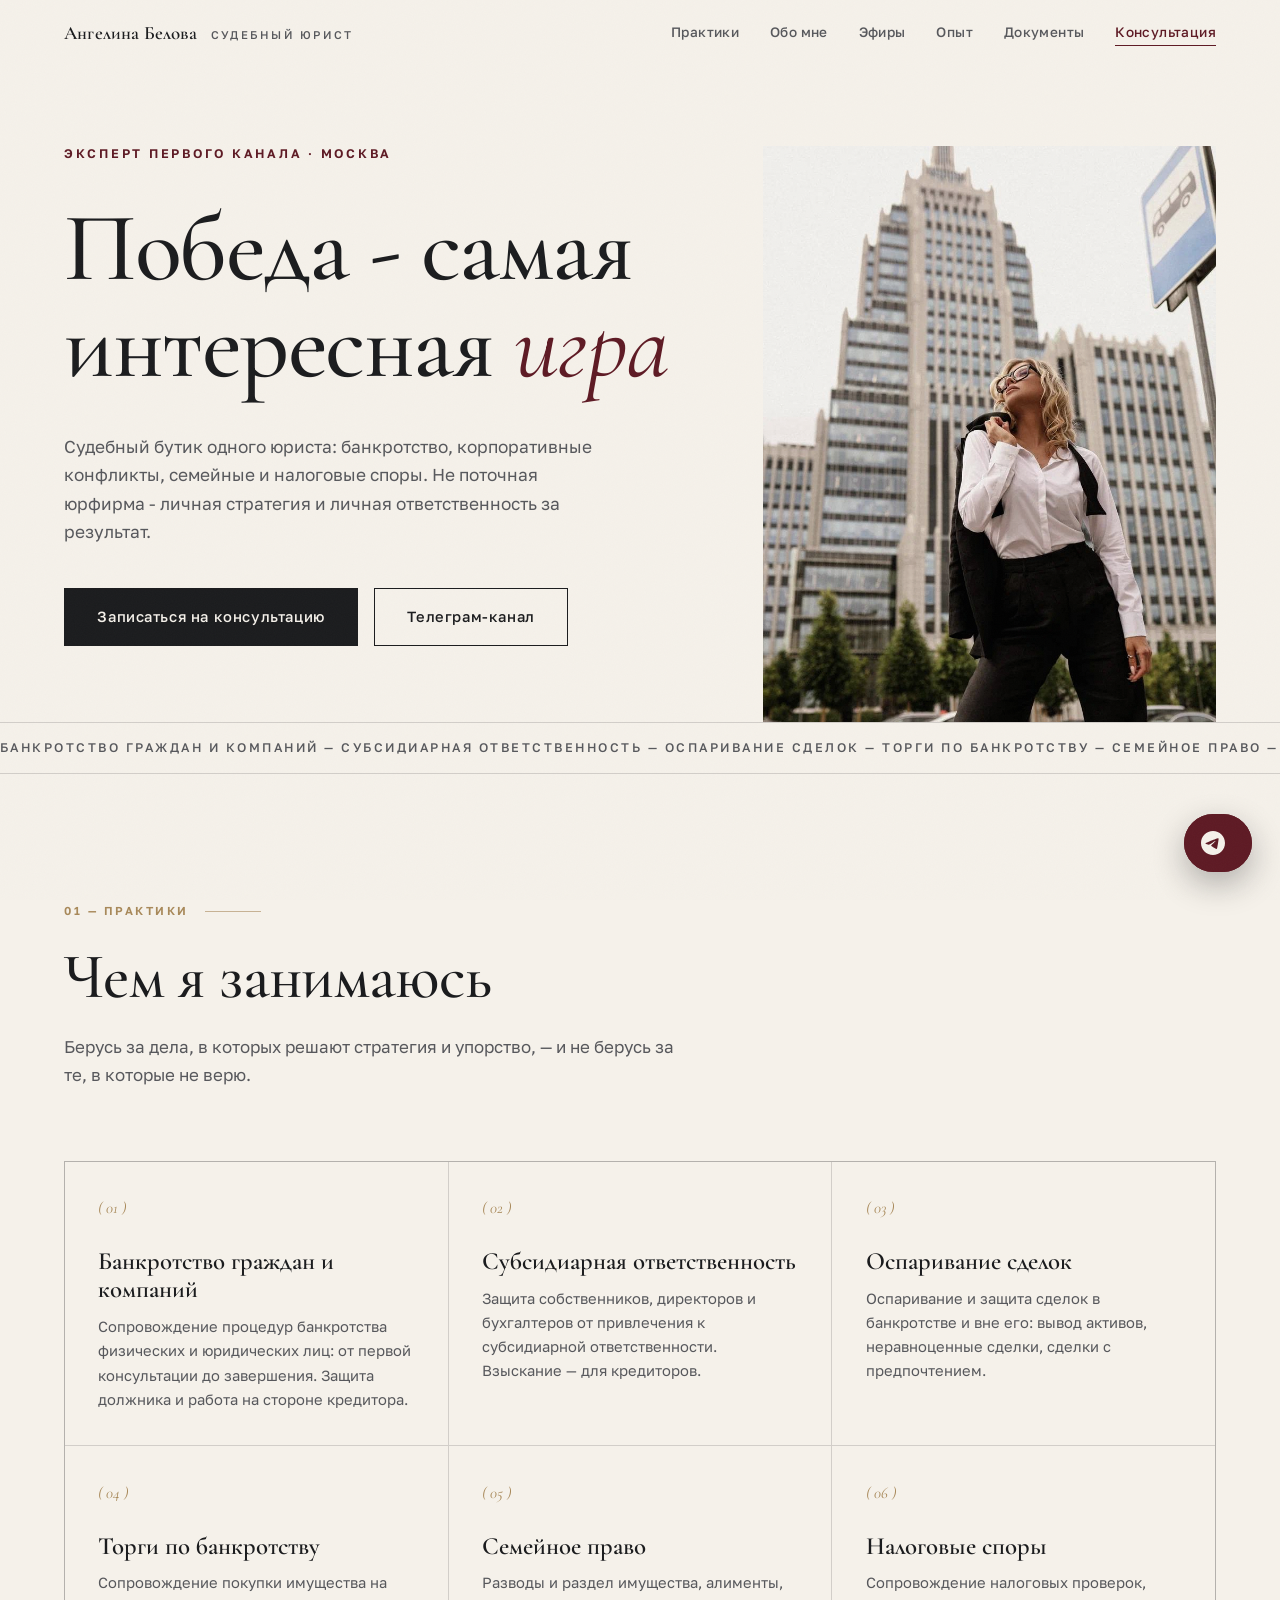
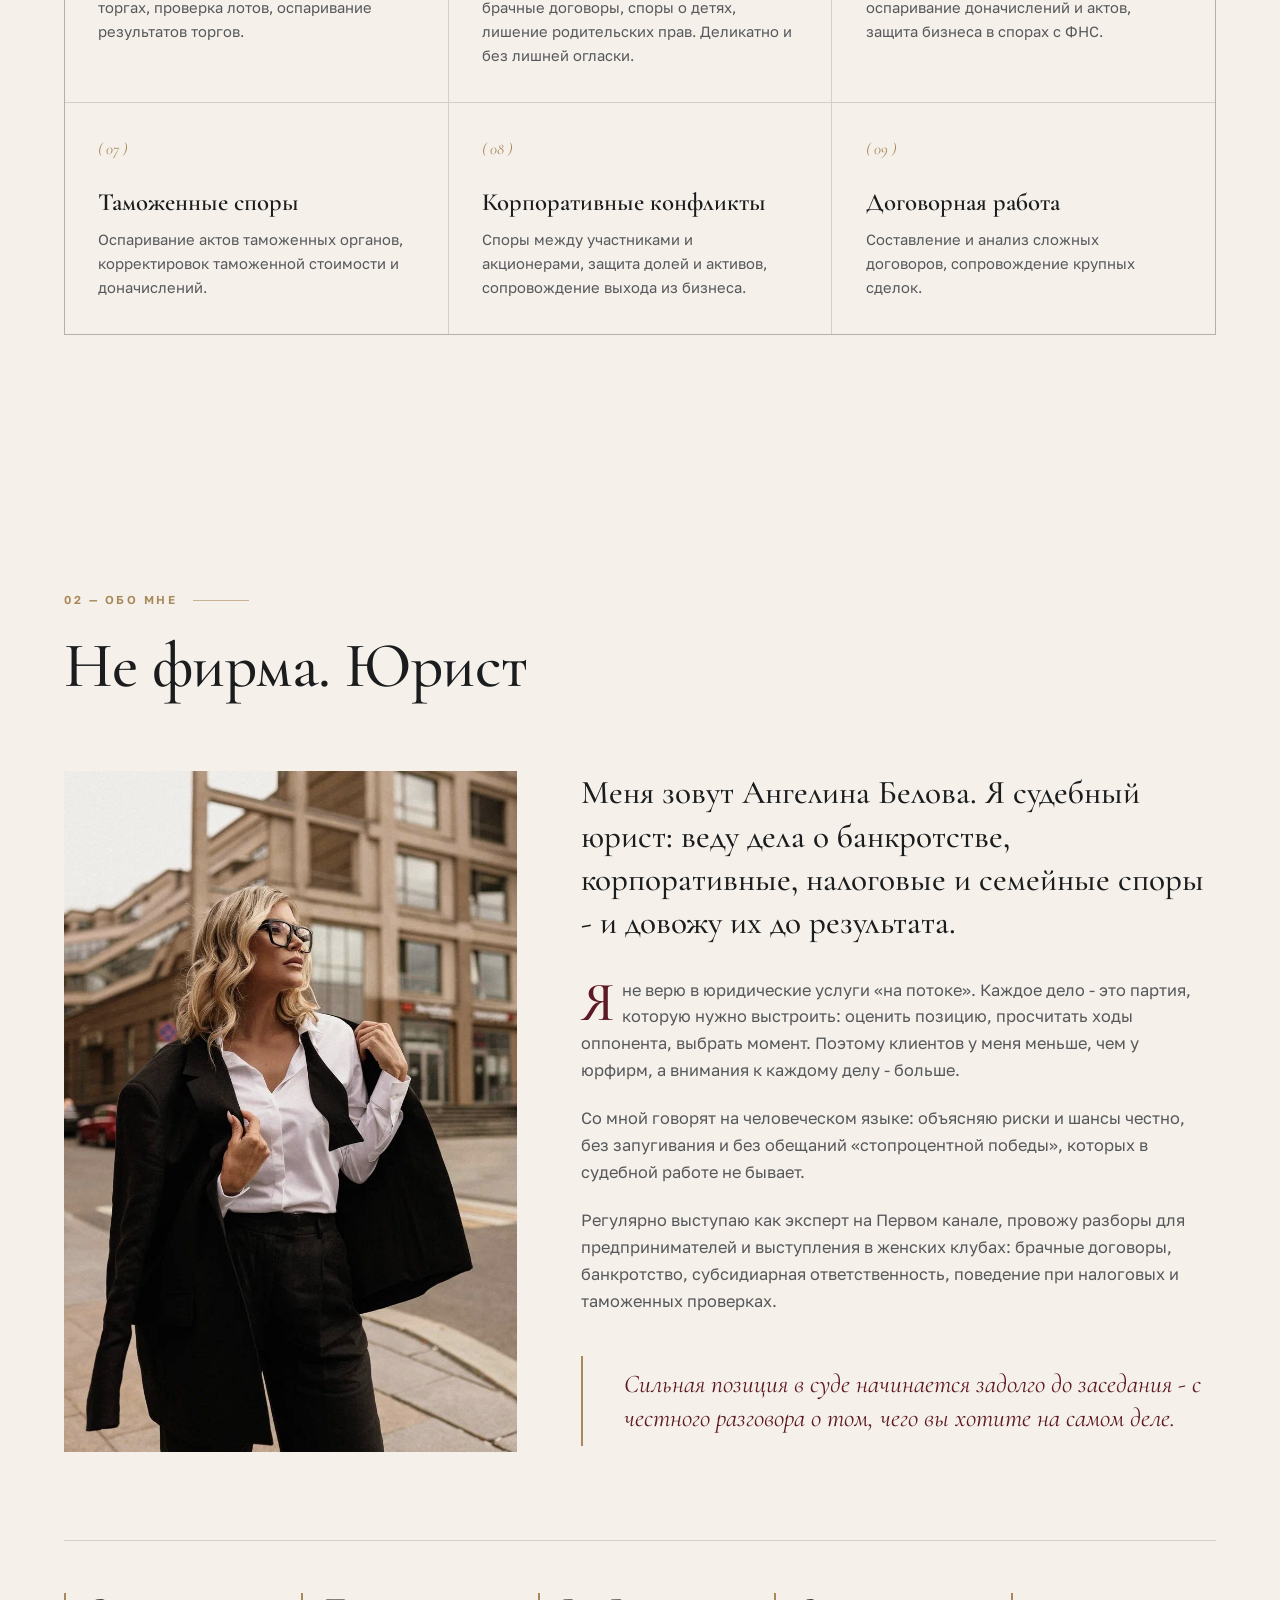
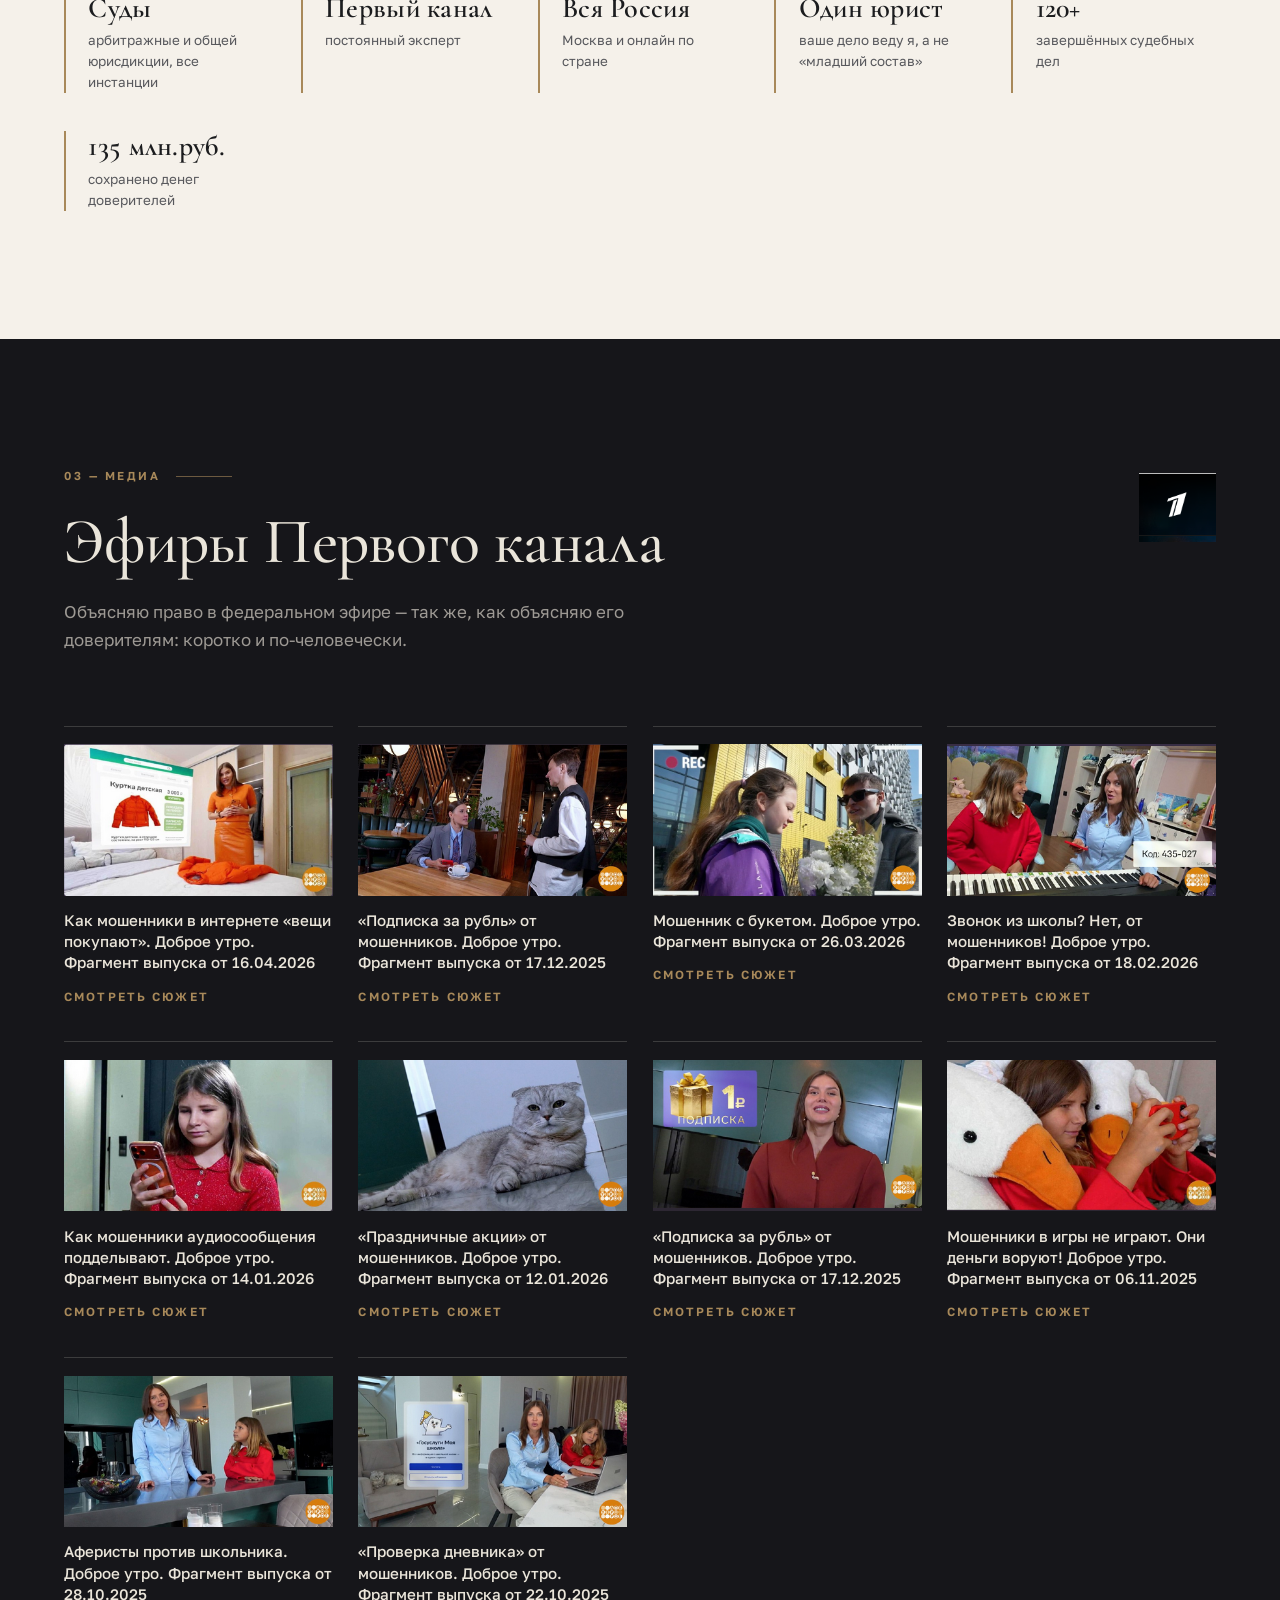
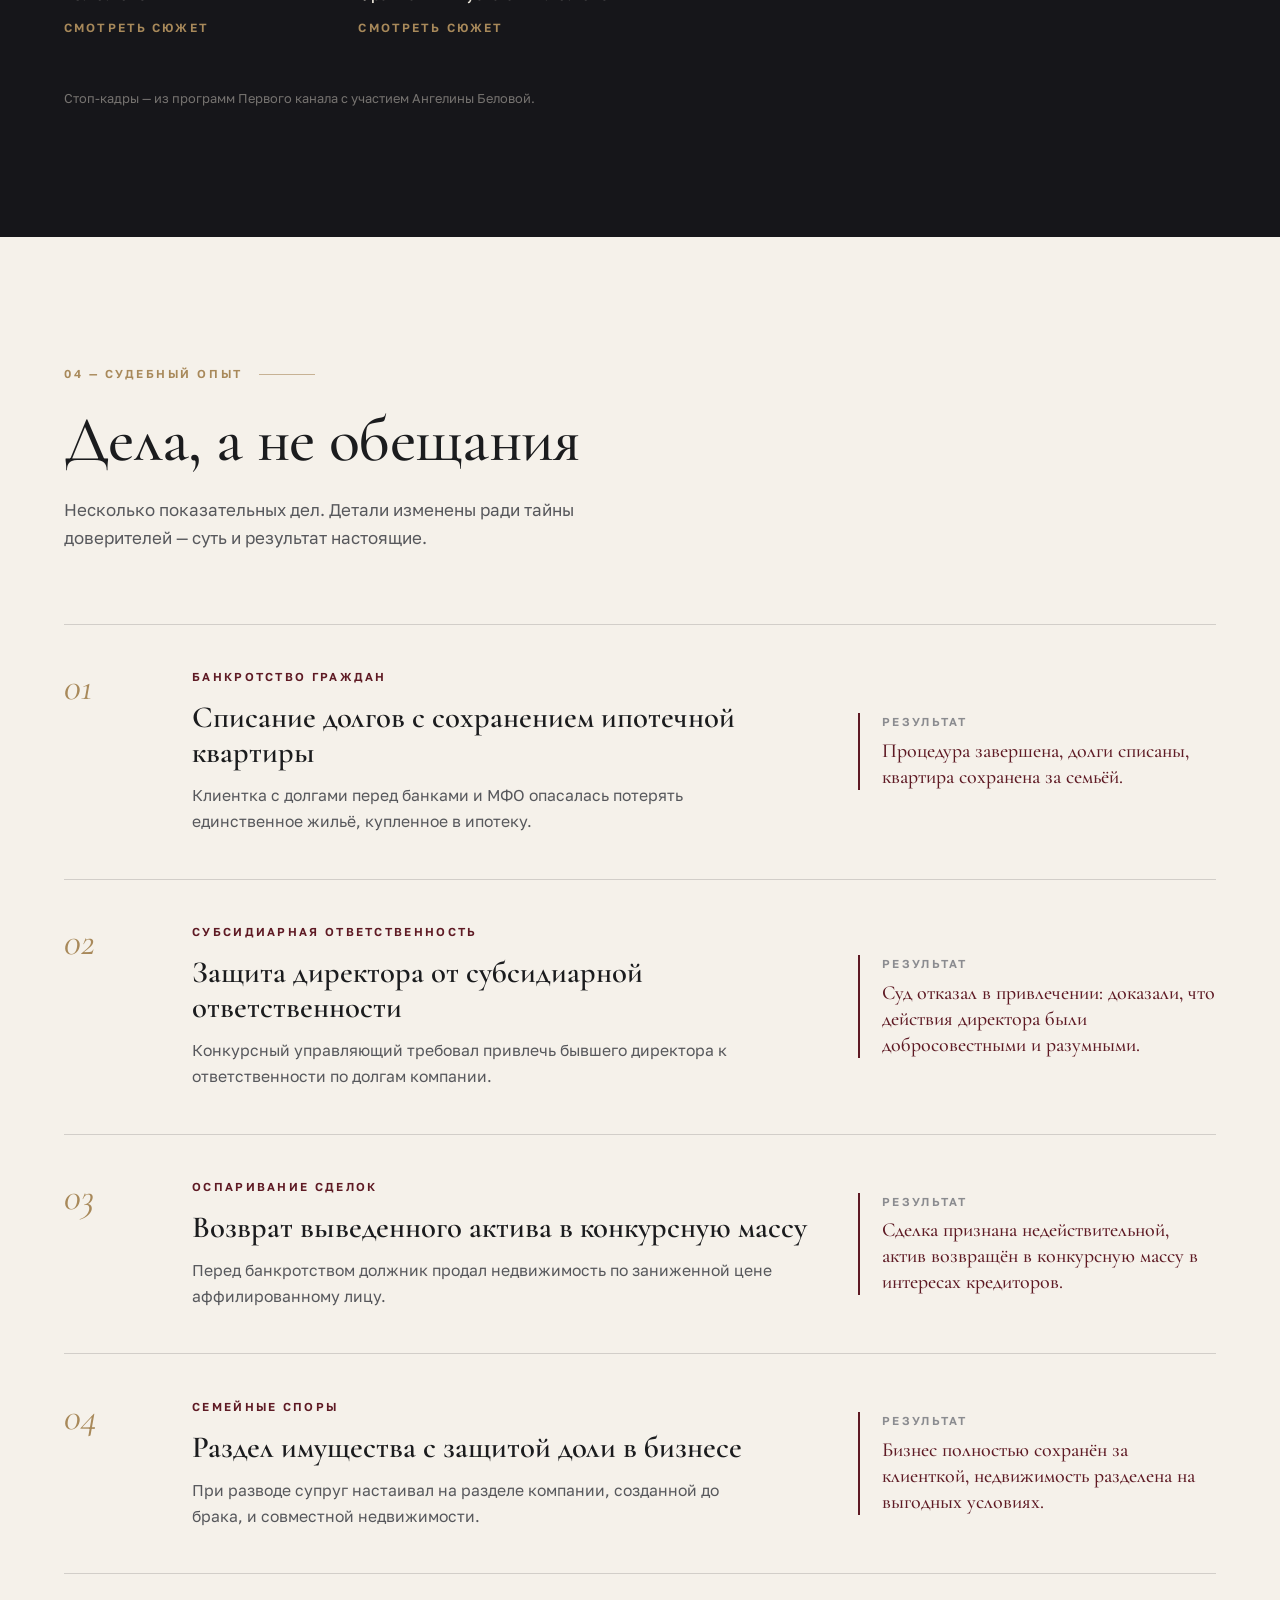
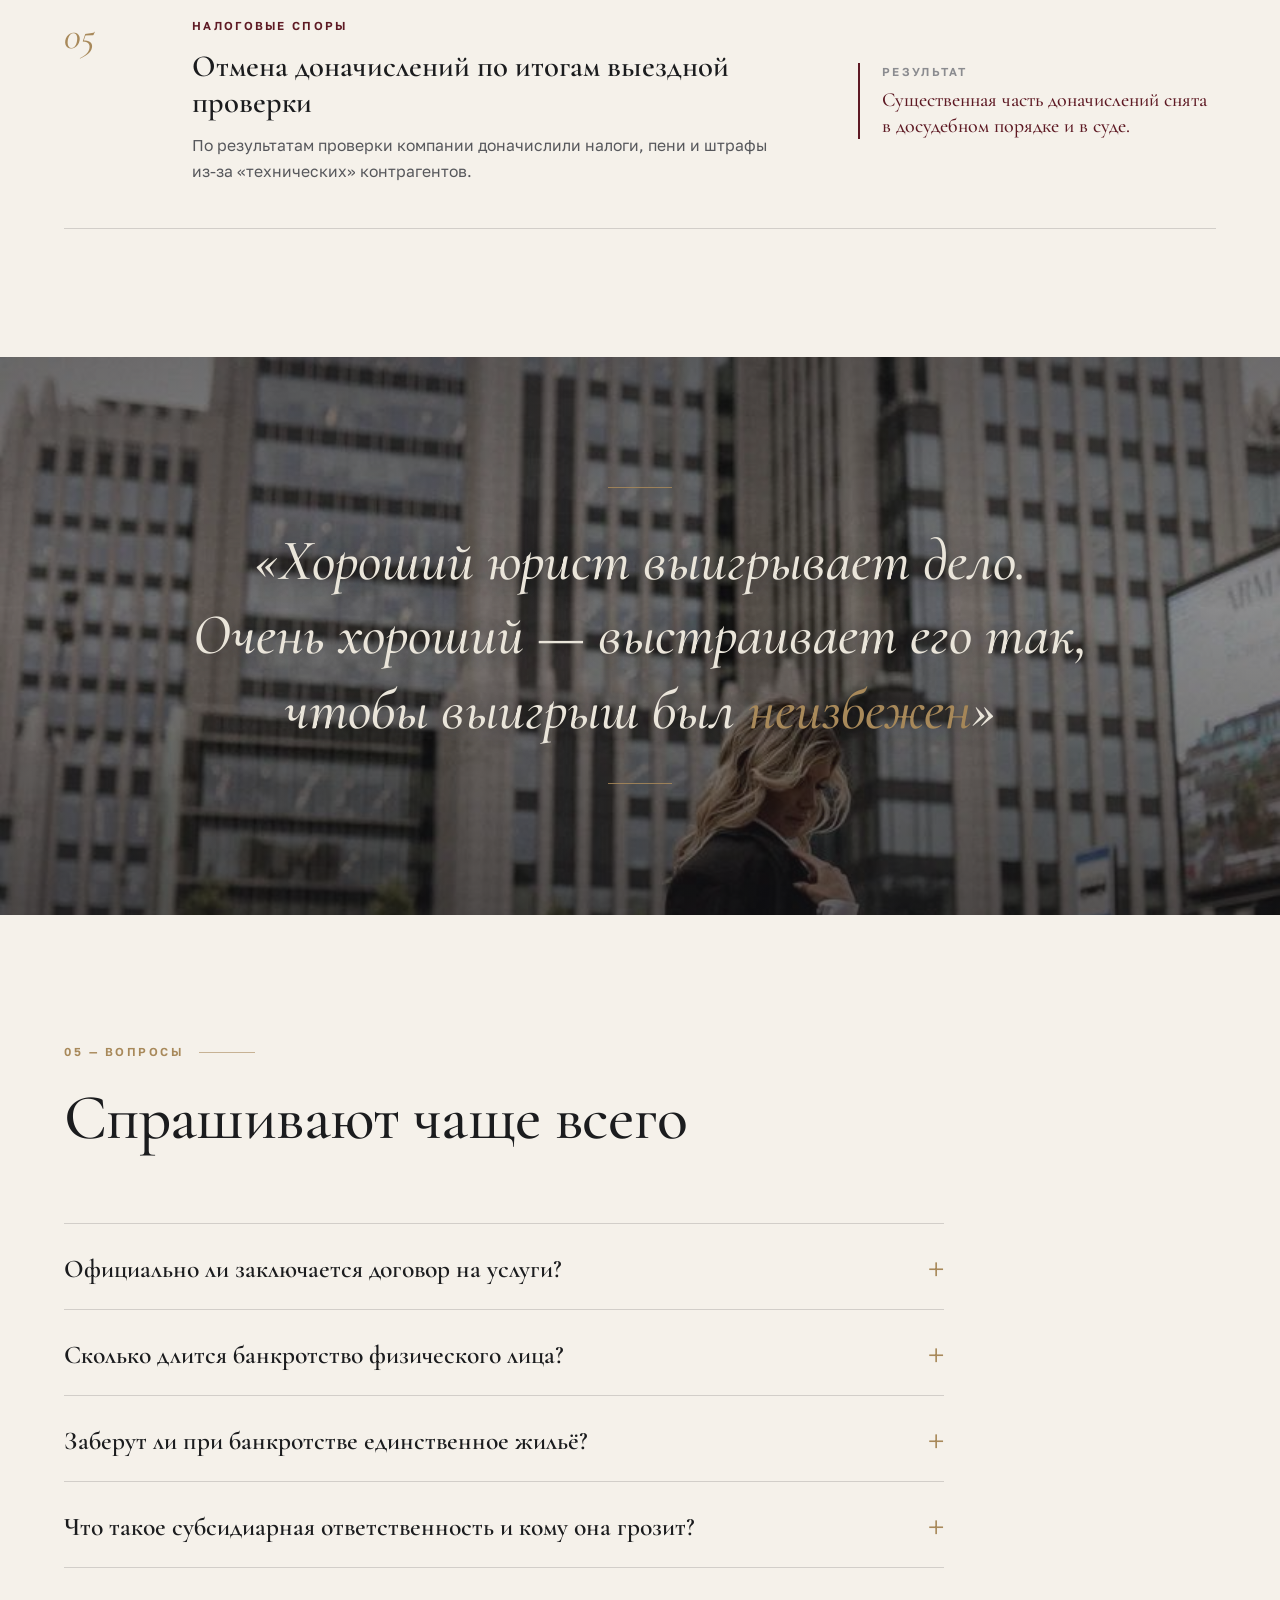
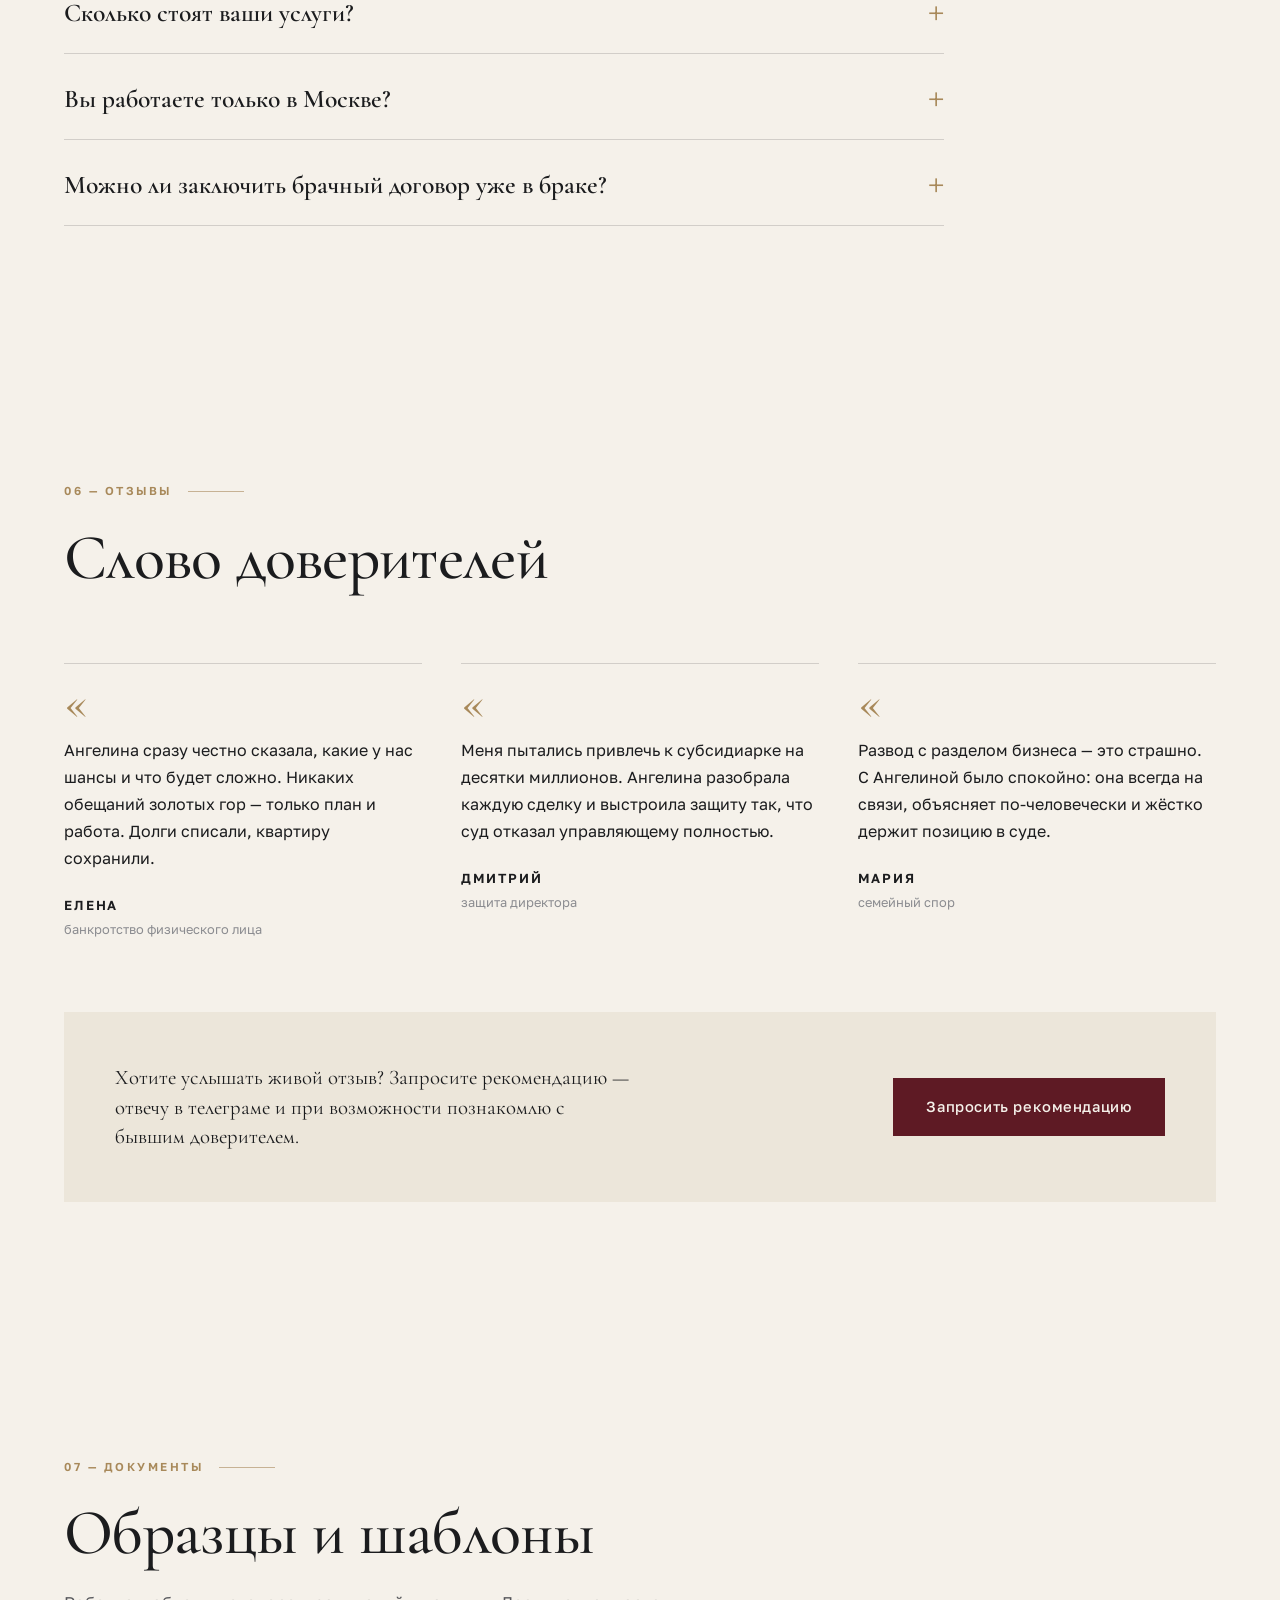
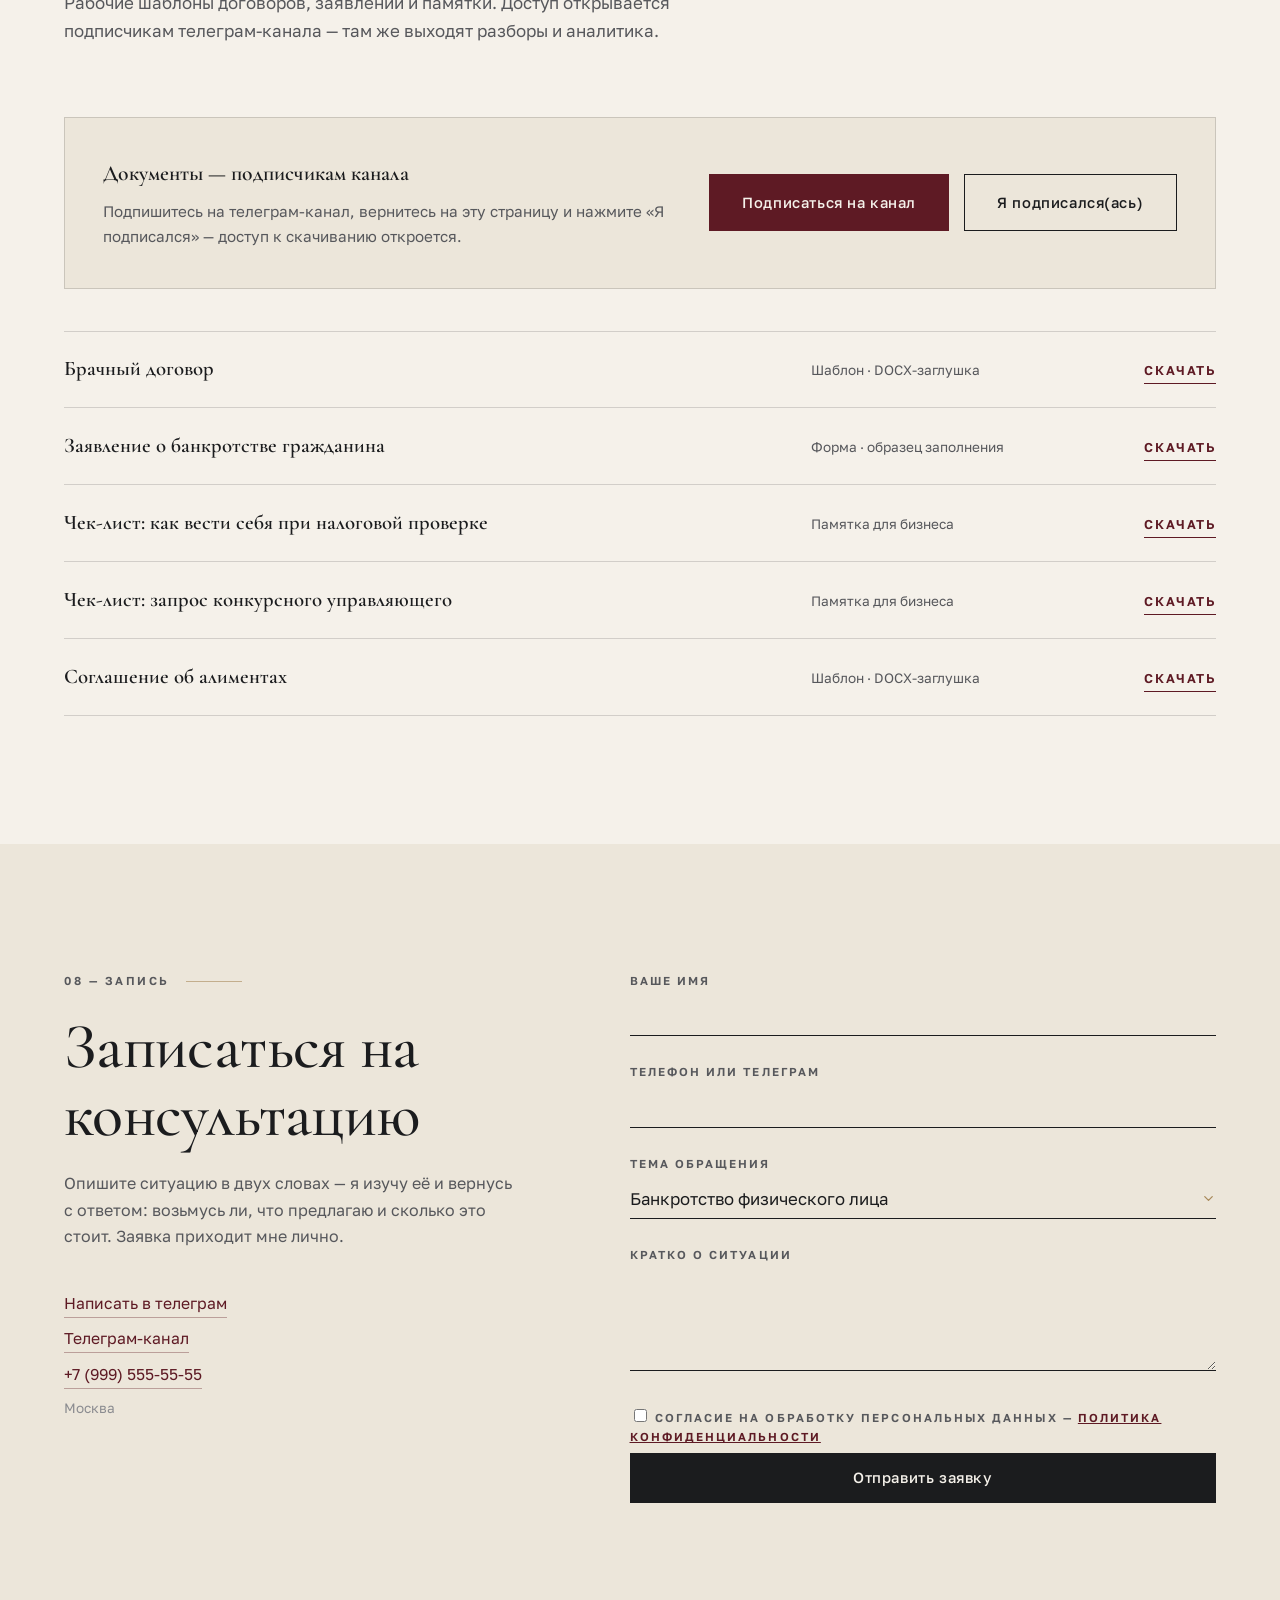
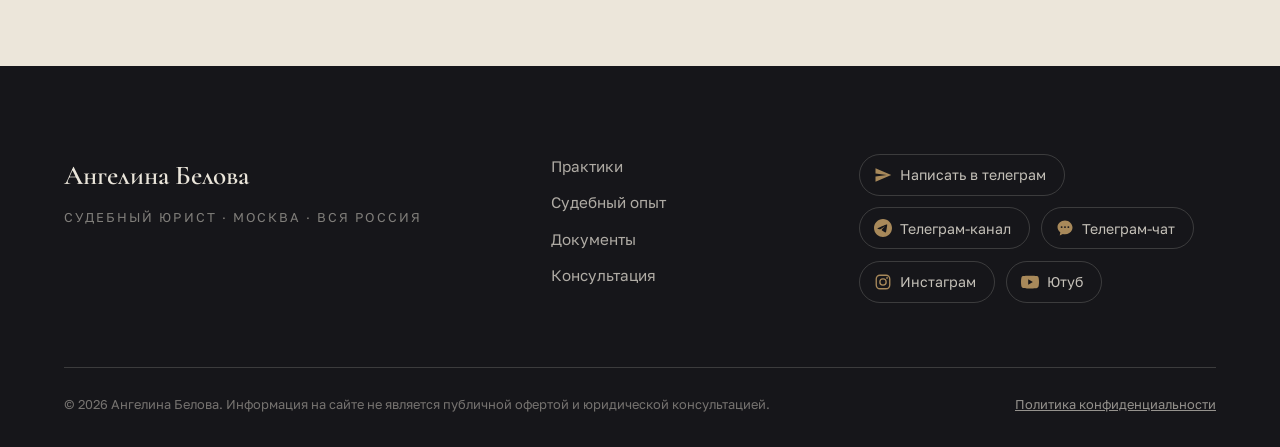
==== index.html @ 693b4598 "Первая версия сайта" ====
<!DOCTYPE html>
<html lang="ru">
<head>
  <meta charset="UTF-8">
  <meta name="viewport" content="width=device-width, initial-scale=1.0">

  <!-- ===== SEO: заголовок и описание страницы =====
       После покупки домена замените example.ru на ваш адрес
       здесь, в robots.txt и в sitemap.xml -->
  <title>Ангелина Белова — юрист по банкротству, корпоративным и семейным спорам | Москва</title>
  <meta name="description" content="Судебный юрист Ангелина Белова: банкротство физических и юридических лиц, субсидиарная ответственность, оспаривание сделок, семейные, налоговые и таможенные споры. Москва и вся Россия. Эксперт Первого канала.">
  <meta name="keywords" content="юрист по банкротству москва, банкротство физических лиц, субсидиарная ответственность защита, оспаривание сделок, семейный юрист москва, брачный договор, налоговые споры юрист, таможенные споры, корпоративные споры, юрист ангелина белова">
  <link rel="canonical" href="https://example.ru/">

  <!-- Открытые графы: как сайт выглядит при пересылке в мессенджерах -->
  <meta property="og:type" content="website">
  <meta property="og:locale" content="ru_RU">
  <meta property="og:title" content="Ангелина Белова — судебный юрист. Победа — самая интересная игра">
  <meta property="og:description" content="Банкротство, субсидиарная ответственность, корпоративные, семейные, налоговые и таможенные споры. Личная стратегия вместо поточной юрфирмы.">
  <meta property="og:image" content="https://example.ru/assets/photo/angelina-hero.jpg">
  <meta property="og:url" content="https://example.ru/">
  <meta name="twitter:card" content="summary_large_image">

  <!-- Шрифты: Cormorant Garamond (заголовки) + Golos Text (текст) -->
  <link rel="preconnect" href="https://fonts.googleapis.com">
  <link rel="preconnect" href="https://fonts.gstatic.com" crossorigin>
  <link href="https://fonts.googleapis.com/css2?family=Cormorant+Garamond:ital,wght@0,300;0,400;0,500;0,600;1,400;1,500&family=Golos+Text:wght@400;500;600&display=swap" rel="stylesheet">

  <link rel="icon" type="image/svg+xml" href="assets/favicon.svg">
  <link rel="stylesheet" href="css/style.css">

  <!-- ============================================================
       АНАЛИТИКА ПОСЕЩАЕМОСТИ
       Когда заведёте счётчики, раскомментируйте блоки ниже
       (уберите символы <!~~ и ~~> вокруг) и вставьте свои номера.
       Инструкция — в README.md, раздел «Аналитика».
       ============================================================ -->

  <!-- Яндекс.Метрика: замените XXXXXXXX на номер счётчика
  <script type="text/javascript">
    (function(m,e,t,r,i,k,a){m[i]=m[i]||function(){(m[i].a=m[i].a||[]).push(arguments)};
    m[i].l=1*new Date();k=e.createElement(t),a=e.getElementsByTagName(t)[0],
    k.async=1,k.src=r,a.parentNode.insertBefore(k,a)})
    (window, document, "script", "https://mc.yandex.ru/metrika/tag.js", "ym");
    ym(XXXXXXXX, "init", {clickmap:true, trackLinks:true, accurateTrackBounce:true, webvisor:true});
  </script>
  <noscript><div><img src="https://mc.yandex.ru/watch/XXXXXXXX" style="position:absolute; left:-9999px;" alt=""></div></noscript>
  -->

  <!-- Google Analytics: замените G-XXXXXXXXXX на ваш идентификатор
  <script async src="https://www.googletagmanager.com/gtag/js?id=G-XXXXXXXXXX"></script>
  <script>
    window.dataLayer = window.dataLayer || [];
    function gtag(){dataLayer.push(arguments);}
    gtag('js', new Date());
    gtag('config', 'G-XXXXXXXXXX');
  </script>
  -->
</head>

<body>

  <!-- ===== Шапка ===== -->
  <header class="site-header" id="top">
    <div class="header-inner">
      <a class="brand" href="#top">
        <span class="brand-name">Ангелина Белова</span>
        <span class="brand-role">судебный юрист</span>
      </a>
      <nav class="site-nav" aria-label="Основная навигация">
        <a href="#practices">Практики</a>
        <a href="#about">Обо мне</a>
        <a href="#media">Эфиры</a>
        <a href="#cases">Опыт</a>
        <a href="#documents">Документы</a>
        <a href="#consult" class="nav-cta">Консультация</a>
      </nav>
      <button class="menu-toggle" type="button" aria-expanded="false" aria-controls="mobile-menu">Меню</button>
    </div>
  </header>

  <!-- Мобильное меню -->
  <div class="mobile-menu" id="mobile-menu" hidden>
    <nav aria-label="Мобильная навигация">
      <a href="#practices">Практики</a>
      <a href="#about">Обо мне</a>
      <a href="#media">Эфиры Первого канала</a>
      <a href="#cases">Судебный опыт</a>
      <a href="#faq">Вопросы</a>
      <a href="#reviews">Отзывы</a>
      <a href="#documents">Документы</a>
      <a href="#consult">Записаться на консультацию</a>
    </nav>
    <div class="mobile-menu-foot" data-render="mobile-contacts"></div>
  </div>

  <main>

    <!-- ===== 1. Первый экран — манифест ===== -->
    <section class="hero">
      <div class="hero-grid">
        <div class="hero-text">
          <p class="hero-kicker"><span data-bind="hero.note">Эксперт Первого канала</span> · Москва</p>
          <h1>
            <span class="hero-manifesto" data-bind="hero.manifesto">Победа — самая интересная игра</span>
          </h1>
          <p class="hero-sub" data-bind="hero.sub">Судебный бутик одного юриста: банкротство, корпоративные конфликты, семейные и налоговые споры. Не поточная юрфирма — личная стратегия и личная ответственность за результат.</p>
          <div class="hero-actions">
            <a class="btn btn-dark" href="#consult">Записаться на консультацию</a>
            <a class="btn btn-line" data-link="telegramChannel" href="#" target="_blank" rel="noopener">Телеграм-канал</a>
          </div>
        </div>
        <figure class="hero-photo">
          <img src="assets/photo/angelina-hero.jpg" alt="Юрист Ангелина Белова на фоне делового центра Москвы" fetchpriority="high">
          <figcaption>Москва, деловой квартал</figcaption>
        </figure>
      </div>

      <!-- Бегущая строка практик -->
      <div class="ticker" aria-hidden="true">
        <div class="ticker-track">
          <span>Банкротство граждан и компаний — Субсидиарная ответственность — Оспаривание сделок — Торги по банкротству — Семейное право — Налоговые споры — Таможенные споры — Корпоративные конфликты — Сложные договоры — </span><span>Банкротство граждан и компаний — Субсидиарная ответственность — Оспаривание сделок — Торги по банкротству — Семейное право — Налоговые споры — Таможенные споры — Корпоративные конфликты — Сложные договоры — </span>
        </div>
      </div>
    </section>

    <!-- ===== 2. Практики ===== -->
    <section class="section practices" id="practices">
      <div class="section-head">
        <p class="section-no">01 — Практики</p>
        <h2>Чем я занимаюсь</h2>
        <p class="section-lead">Берусь за дела, в которых решают стратегия и упорство, — и не берусь за те, в которые не верю.</p>
      </div>
      <div class="practices-grid" data-render="practices"></div>
    </section>

    <!-- ===== 3. Обо мне ===== -->
    <section class="section about" id="about">
      <div class="section-head">
        <p class="section-no">02 — Обо мне</p>
        <h2>Не фирма. Юрист</h2>
      </div>
      <div class="about-grid">
        <figure class="about-photo">
          <img src="assets/photo/angelina-portrait.jpg" alt="Портрет юриста Ангелины Беловой" loading="lazy">
        </figure>
        <div class="about-body">
          <p class="about-lead" data-bind="about.lead"></p>
          <div class="about-paragraphs" data-render="about-paragraphs"></div>
          <blockquote class="about-quote" data-bind="about.quote"></blockquote>
        </div>
      </div>
      <dl class="facts" data-render="facts"></dl>
    </section>

    <!-- ===== 4. Видео — эфиры Первого канала ===== -->
    <section class="section media" id="media">
      <div class="section-head media-head">
        <p class="section-no">03 — Медиа</p>
        <h2>Эфиры Первого канала</h2>
        <p class="section-lead">Объясняю право в федеральном эфире — так же, как объясняю его доверителям: коротко и по-человечески.</p>
        <img class="media-logo" src="assets/logo/pervyi-kanal.png" alt="Логотип Первого канала" loading="lazy">
      </div>
      <div class="media-grid" data-render="videos"></div>
      <p class="media-note">Стоп-кадры — из программ Первого канала с участием Ангелины Беловой.</p>
    </section>

    <!-- ===== 5. Судебный опыт ===== -->
    <section class="section cases" id="cases">
      <div class="section-head">
        <p class="section-no">04 — Судебный опыт</p>
        <h2>Дела, а не обещания</h2>
        <p class="section-lead">Несколько показательных дел. Детали изменены ради тайны доверителей — суть и результат настоящие.</p>
      </div>
      <div class="cases-list" data-render="cases"></div>
    </section>

    <!-- ===== Фотополоса с цитатой ===== -->
    <section class="interlude">
      <img src="assets/photo/angelina-city.jpg" alt="Ангелина Белова идёт по деловому центру Москвы" loading="lazy">
      <div class="interlude-quote">
        <p>«Хороший юрист выигрывает дело. <br>Очень хороший — выстраивает его так, <br>чтобы выигрыш был <em>неизбежен</em>»</p>
      </div>
    </section>

    <!-- ===== 6. Вопросы и ответы ===== -->
    <section class="section faq" id="faq">
      <div class="section-head">
        <p class="section-no">05 — Вопросы</p>
        <h2>Спрашивают чаще всего</h2>
      </div>
      <div class="faq-list" data-render="faq"></div>
    </section>

    <!-- ===== 7. Отзывы ===== -->
    <section class="section reviews" id="reviews">
      <div class="section-head">
        <p class="section-no">06 — Отзывы</p>
        <h2>Слово доверителей</h2>
      </div>
      <div class="reviews-grid" data-render="testimonials"></div>
      <div class="reviews-cta">
        <p>Хотите услышать живой отзыв? Запросите рекомендацию — отвечу в телеграме и при возможности познакомлю с бывшим доверителем.</p>
        <a class="btn btn-wine" data-link="telegramChat" href="#" target="_blank" rel="noopener">Запросить рекомендацию</a>
      </div>
    </section>

    <!-- ===== 8. Документы ===== -->
    <section class="section documents" id="documents">
      <div class="section-head">
        <p class="section-no">07 — Документы</p>
        <h2>Образцы и шаблоны</h2>
        <p class="section-lead">Рабочие шаблоны договоров, заявлений и памятки. Доступ открывается подписчикам телеграм-канала — там же выходят разборы и аналитика.</p>
      </div>
      <div class="documents-gate" data-render="documents-gate"></div>
      <ul class="documents-list" data-render="documents"></ul>
    </section>

    <!-- ===== 9. Запись на консультацию ===== -->
    <section class="section consult" id="consult">
      <div class="consult-grid">
        <div class="consult-info">
          <p class="section-no">08 — Запись</p>
          <h2>Записаться на консультацию</h2>
          <p>Опишите ситуацию в двух словах — я изучу её и вернусь с ответом: возьмусь ли, что предлагаю и сколько это стоит. Заявка приходит мне лично.</p>
          <div class="consult-contacts" data-render="consult-contacts"></div>
        </div>
        <form class="consult-form" id="consult-form" novalidate>
          <div class="field">
            <label for="f-name">Ваше имя</label>
            <input id="f-name" name="name" type="text" autocomplete="name" required>
          </div>
          <div class="field">
            <label for="f-contact">Телефон или телеграм</label>
            <input id="f-contact" name="contact" type="text" autocomplete="tel" required>
          </div>
          <div class="field">
            <label for="f-topic">Тема обращения</label>
            <select id="f-topic" name="topic" data-render="topics"></select>
          </div>
          <div class="field">
            <label for="f-message">Кратко о ситуации</label>
            <textarea id="f-message" name="message" rows="4"></textarea>
          </div>
          <label class="consent">
            <input type="checkbox" name="consent" required>
            <span>Согласие на обработку персональных данных — <a href="privacy.html" target="_blank">политика конфиденциальности</a></span>
          </label>
          <button class="btn btn-dark btn-submit" type="submit">Отправить заявку</button>
          <p class="form-status" role="status" aria-live="polite"></p>
        </form>
      </div>
    </section>

  </main>

  <!-- ===== Подвал ===== -->
  <footer class="site-footer">
    <div class="footer-grid">
      <div class="footer-brand">
        <p class="footer-name">Ангелина Белова</p>
        <p class="footer-role">судебный юрист · Москва · вся Россия</p>
      </div>
      <nav class="footer-nav" aria-label="Навигация в подвале">
        <a href="#practices">Практики</a>
        <a href="#cases">Судебный опыт</a>
        <a href="#documents">Документы</a>
        <a href="#consult">Консультация</a>
      </nav>
      <div class="footer-social" data-render="footer-social"></div>
    </div>
    <div class="footer-bottom">
      <p>© <span id="year"></span> Ангелина Белова. Информация на сайте не является публичной офертой и юридической консультацией.</p>
      <a href="privacy.html">Политика конфиденциальности</a>
    </div>
  </footer>

  <!-- Плавающая кнопка связи в телеграм -->
  <a class="tg-float" data-link="telegramPersonal" href="#" target="_blank" rel="noopener" aria-label="Написать в телеграм">
    <svg viewBox="0 0 24 24" fill="currentColor" aria-hidden="true">
      <path d="M12 0C5.37 0 0 5.37 0 12s5.37 12 12 12 12-5.37 12-12S18.63 0 12 0zm5.57 8.16c-.18 1.9-.96 6.5-1.36 8.63-.17.9-.5 1.2-.82 1.23-.7.06-1.23-.46-1.9-.9-1.06-.7-1.66-1.13-2.68-1.8-1.19-.79-.42-1.22.26-1.93.18-.18 3.25-2.98 3.31-3.23.01-.03.01-.15-.06-.21s-.17-.04-.25-.02c-.11.02-1.79 1.14-5.06 3.35-.48.33-.91.49-1.3.48-.43-.01-1.25-.24-1.87-.44-.75-.24-1.35-.37-1.3-.79.03-.22.33-.44.89-.66 3.5-1.53 5.83-2.53 7-3.02 3.33-1.39 4.03-1.63 4.48-1.64.1 0 .32.02.46.14.12.1.16.23.17.33.02.07.03.27.03.48z"/>
    </svg>
    <span class="tg-float-label">Написать в телеграм</span>
  </a>

  <script src="js/data.js"></script>
  <script src="js/main.js"></script>
</body>
</html>
---- css/style.css ----
/* ============================================================
   АНГЕЛИНА БЕЛОВА · СУДЕБНЫЙ ЮРИСТ
   Редакционный стиль: молочная бумага, графит, бордо, золото.
   Шрифты: Cormorant Garamond (заголовки) + Golos Text (текст).
   ============================================================ */

:root {
  /* Палитра */
  --paper: #F5F1EA;        /* молочный — основной фон */
  --paper-2: #ECE6DA;      /* бежевый — подложки */
  --ink: #1B1C1E;          /* графит — текст */
  --ink-60: #57585C;       /* серый — вторичный текст */
  --ink-40: #8B8C90;       /* светло-серый — подписи */
  --line: rgba(27, 28, 30, .16);   /* тонкие линейки */
  --wine: #5E1A24;         /* бордовый */
  --wine-dark: #491019;
  --gold: #A8895A;         /* приглушённое золото */
  --dark: #16161A;         /* тёмная секция */
  --paper-on-dark: #EAE5DA;
  --line-on-dark: rgba(234, 229, 218, .18);

  /* Шрифты */
  --serif: "Cormorant Garamond", "Times New Roman", serif;
  --sans: "Golos Text", "Segoe UI", sans-serif;

  /* Сетка */
  --gutter: clamp(20px, 5vw, 72px);
  --maxw: 1360px;
}

/* ---------- Базовое ---------- */

*, *::before, *::after { box-sizing: border-box; }

html {
  scroll-behavior: smooth;
  scroll-padding-top: 86px;
}

body {
  margin: 0;
  background: var(--paper);
  color: var(--ink);
  font-family: var(--sans);
  font-size: 16px;
  line-height: 1.65;
  -webkit-font-smoothing: antialiased;
  overflow-x: hidden;
}

/* Зерно «печатной бумаги» поверх всего сайта */
body::after {
  content: "";
  position: fixed;
  inset: 0;
  z-index: 2000;
  pointer-events: none;
  opacity: .05;
  background-image: url("data:image/svg+xml,%3Csvg xmlns='http://www.w3.org/2000/svg' width='160' height='160'%3E%3Cfilter id='n'%3E%3CfeTurbulence type='fractalNoise' baseFrequency='0.9' numOctaves='2'/%3E%3C/filter%3E%3Crect width='160' height='160' filter='url(%23n)' opacity='0.55'/%3E%3C/svg%3E");
}

::selection { background: var(--wine); color: var(--paper); }

img { max-width: 100%; display: block; }

h1, h2, h3, h4, blockquote, figure { margin: 0; }

a { color: inherit; }

/* ---------- Типографика заголовков ---------- */

h2 {
  font-family: var(--serif);
  font-weight: 500;
  font-size: clamp(2.4rem, 5vw, 4.2rem);
  line-height: 1.05;
  letter-spacing: -0.01em;
}

.section-no {
  font-family: var(--sans);
  font-size: .72rem;
  font-weight: 600;
  letter-spacing: .22em;
  text-transform: uppercase;
  color: var(--gold);
  margin: 0 0 1.4rem;
  display: flex;
  align-items: center;
  gap: 1rem;
}

.section-no::after {
  content: "";
  height: 1px;
  width: 56px;
  background: var(--gold);
  opacity: .6;
}

.section-lead {
  max-width: 56ch;
  color: var(--ink-60);
  font-size: 1.06rem;
  margin: 1.4rem 0 0;
}

/* ---------- Секции ---------- */

.section {
  padding: clamp(72px, 10vw, 140px) var(--gutter);
  max-width: var(--maxw);
  margin: 0 auto;
}

.section-head { margin-bottom: clamp(40px, 6vw, 72px); }

/* ---------- Кнопки ---------- */

.btn {
  display: inline-block;
  font-family: var(--sans);
  font-size: .92rem;
  font-weight: 500;
  letter-spacing: .04em;
  text-decoration: none;
  padding: 1.05em 2.2em;
  border: 1px solid var(--ink);
  cursor: pointer;
  transition: background .35s ease, color .35s ease, border-color .35s ease;
}

.btn-dark { background: var(--ink); color: var(--paper); }
.btn-dark:hover { background: var(--wine); border-color: var(--wine); }

.btn-line { background: transparent; color: var(--ink); }
.btn-line:hover { border-color: var(--wine); color: var(--wine); }

.btn-wine { background: var(--wine); border-color: var(--wine); color: var(--paper); }
.btn-wine:hover { background: var(--wine-dark); border-color: var(--wine-dark); }

/* ---------- Шапка ---------- */

.site-header {
  position: fixed;
  top: 0; left: 0; right: 0;
  z-index: 100;
  transition: background .4s ease, box-shadow .4s ease;
}

.site-header.scrolled {
  background: rgba(245, 241, 234, .92);
  backdrop-filter: blur(10px);
  box-shadow: 0 1px 0 var(--line);
}

.header-inner {
  max-width: var(--maxw);
  margin: 0 auto;
  padding: 18px var(--gutter);
  display: flex;
  align-items: center;
  justify-content: space-between;
  gap: 2rem;
}

.brand { text-decoration: none; white-space: nowrap; }

.brand-name {
  font-family: var(--serif);
  font-weight: 600;
  font-size: 1.18rem;
  letter-spacing: .01em;
}

.brand-role {
  display: inline-block;
  margin-left: .9em;
  font-size: .7rem;
  font-weight: 500;
  letter-spacing: .2em;
  text-transform: uppercase;
  color: var(--ink-60);
}

.site-nav {
  display: flex;
  gap: clamp(1rem, 2.4vw, 2.2rem);
  align-items: baseline;
}

.site-nav a {
  font-size: .85rem;
  font-weight: 500;
  text-decoration: none;
  color: var(--ink-60);
  letter-spacing: .03em;
  transition: color .3s ease;
}

.site-nav a:hover { color: var(--wine); }

.site-nav .nav-cta {
  color: var(--wine);
  border-bottom: 1px solid var(--wine);
  padding-bottom: 2px;
}

.menu-toggle {
  display: none;
  font-family: var(--sans);
  font-size: .85rem;
  font-weight: 600;
  letter-spacing: .14em;
  text-transform: uppercase;
  background: none;
  border: none;
  color: var(--ink);
  cursor: pointer;
  padding: .4em 0;
}

/* Мобильное меню */
.mobile-menu {
  position: fixed;
  inset: 0;
  z-index: 90;
  background: var(--paper);
  padding: 110px var(--gutter) 40px;
  display: flex;
  flex-direction: column;
  justify-content: space-between;
}

.mobile-menu[hidden] { display: none; }

.mobile-menu nav { display: flex; flex-direction: column; gap: .4em; }

.mobile-menu nav a {
  font-family: var(--serif);
  font-size: clamp(1.7rem, 6.5vw, 2.4rem);
  font-weight: 500;
  text-decoration: none;
  padding: .22em 0;
  border-bottom: 1px solid var(--line);
  transition: color .3s ease, padding-left .3s ease;
}

.mobile-menu nav a:hover { color: var(--wine); padding-left: .3em; }

.mobile-menu-foot {
  font-size: .9rem;
  color: var(--ink-60);
  display: flex;
  flex-wrap: wrap;
  gap: 1.4em;
}

.mobile-menu-foot a { color: var(--wine); text-decoration: none; }

/* ---------- Первый экран ---------- */

.hero {
  position: relative;
  padding-top: clamp(120px, 16vh, 180px);
}

.hero-grid {
  max-width: var(--maxw);
  margin: 0 auto;
  padding: 0 var(--gutter);
  display: grid;
  grid-template-columns: minmax(0, 7fr) minmax(0, 5fr);
  gap: clamp(2rem, 5vw, 5rem);
  align-items: end;
}

.hero-kicker {
  font-size: .78rem;
  font-weight: 600;
  letter-spacing: .22em;
  text-transform: uppercase;
  color: var(--wine);
  margin: 0 0 2.2rem;
  animation: rise .9s .1s cubic-bezier(.2, .7, .2, 1) both;
}

.hero h1 { display: block; }

.hero-manifesto {
  display: block;
  font-family: var(--serif);
  font-weight: 500;
  font-size: clamp(3rem, 7.6vw, 6.6rem);
  line-height: 1.0;
  letter-spacing: -0.015em;
  text-wrap: balance;
  animation: rise 1s .22s cubic-bezier(.2, .7, .2, 1) both;
}

/* Бордовый курсивный акцент на последнем слове добавляется скриптом */
.hero-manifesto em {
  font-style: italic;
  font-weight: 400;
  color: var(--wine);
}

.hero-sub {
  max-width: 50ch;
  font-size: 1.08rem;
  color: var(--ink-60);
  margin: 2.4rem 0 0;
  animation: rise .9s .38s cubic-bezier(.2, .7, .2, 1) both;
}

.hero-actions {
  display: flex;
  flex-wrap: wrap;
  gap: 1rem;
  margin: 2.6rem 0 clamp(3rem, 6vw, 5rem);
  animation: rise .9s .52s cubic-bezier(.2, .7, .2, 1) both;
}

.hero-photo {
  position: relative;
  animation: photoReveal 1.3s .4s cubic-bezier(.6, 0, .2, 1) both;
}

.hero-photo img {
  width: 100%;
  height: clamp(420px, 64vh, 680px);
  object-fit: cover;
  object-position: 50% 18%;
  filter: saturate(.88) contrast(1.02);
}

.hero-photo figcaption {
  position: absolute;
  top: 0;
  right: -1.6em;
  writing-mode: vertical-rl;
  font-size: .68rem;
  letter-spacing: .26em;
  text-transform: uppercase;
  color: var(--ink-40);
}

@keyframes rise {
  from { opacity: 0; transform: translateY(28px); }
  to   { opacity: 1; transform: none; }
}

@keyframes photoReveal {
  from { clip-path: inset(100% 0 0 0); }
  to   { clip-path: inset(0 0 0 0); }
}

/* Бегущая строка */
.ticker {
  border-top: 1px solid var(--line);
  border-bottom: 1px solid var(--line);
  overflow: hidden;
  padding: .9em 0;
  background: var(--paper);
}

.ticker-track {
  display: flex;
  white-space: nowrap;
  width: max-content;
  animation: ticker 52s linear infinite;
  font-size: .78rem;
  font-weight: 500;
  letter-spacing: .2em;
  text-transform: uppercase;
  color: var(--ink-60);
}

@keyframes ticker {
  from { transform: translateX(0); }
  to   { transform: translateX(-50%); }
}

/* ---------- Практики ---------- */

.practices-grid {
  display: grid;
  grid-template-columns: repeat(3, 1fr);
  gap: 1px;
  background: var(--line);
  border: 1px solid var(--line);
}

.practice {
  background: var(--paper);
  padding: clamp(1.6rem, 2.6vw, 2.6rem);
  transition: background .4s ease;
}

.practice:hover { background: var(--paper-2); }

.practice-no {
  font-family: var(--serif);
  font-style: italic;
  font-size: 1rem;
  color: var(--gold);
  display: block;
  margin-bottom: 1.6rem;
}

.practice h3 {
  font-family: var(--serif);
  font-weight: 600;
  font-size: 1.55rem;
  line-height: 1.15;
  margin-bottom: .7rem;
  transition: color .3s ease;
}

.practice:hover h3 { color: var(--wine); }

.practice p {
  margin: 0;
  font-size: .92rem;
  color: var(--ink-60);
}

/* ---------- Обо мне ---------- */

.about-grid {
  display: grid;
  grid-template-columns: minmax(0, 5fr) minmax(0, 7fr);
  gap: clamp(2.4rem, 5vw, 5.5rem);
  align-items: start;
}

.about-photo {
  position: sticky;
  top: 110px;
}

.about-photo img {
  width: 100%;
  aspect-ratio: 853 / 1280;   /* фиксируем пропорции — нет сдвига при ленивой загрузке */
  object-fit: cover;
  filter: saturate(.9);
}

.about-lead {
  font-family: var(--serif);
  font-size: clamp(1.5rem, 2.6vw, 2.1rem);
  font-weight: 500;
  line-height: 1.3;
  margin: 0 0 2rem;
}

.about-paragraphs p {
  margin: 0 0 1.3em;
  color: var(--ink-60);
  font-size: 1.02rem;
  max-width: 62ch;
}

/* Буквица в первом абзаце */
.about-paragraphs p:first-child::first-letter {
  font-family: var(--serif);
  font-size: 3.4em;
  line-height: .8;
  float: left;
  padding: .08em .14em 0 0;
  color: var(--wine);
  font-weight: 500;
}

.about-quote {
  border-left: 2px solid var(--gold);
  padding: .4em 0 .4em 1.6em;
  margin: 2.6rem 0 0;
  font-family: var(--serif);
  font-style: italic;
  font-size: clamp(1.3rem, 2vw, 1.7rem);
  line-height: 1.35;
  color: var(--wine);
}

.facts {
  display: grid;
  grid-template-columns: repeat(auto-fit, minmax(200px, 1fr));
  gap: clamp(1.8rem, 3vw, 2.4rem) clamp(1.4rem, 2.5vw, 2.2rem);
  border-top: 1px solid var(--line);
  margin: clamp(48px, 7vw, 88px) 0 0;
  padding-top: clamp(32px, 4.5vw, 52px);
}

.fact {
  border-left: 2px solid var(--gold);
  padding-left: clamp(1rem, 1.8vw, 1.4rem);
  display: flex;
  flex-direction: column;
}

.fact dt {
  font-family: var(--serif);
  font-size: clamp(1.5rem, 2.2vw, 2rem);
  font-weight: 600;
  line-height: 1.08;
  color: var(--ink);
  letter-spacing: .01em;
}

.fact dd {
  margin: .55em 0 0;
  font-size: .84rem;
  line-height: 1.55;
  color: var(--ink-60);
  max-width: 24ch;
}

/* ---------- Видео / Первый канал ---------- */

.media {
  max-width: none;
  background: var(--dark);
  color: var(--paper-on-dark);
}

.media-head {
  max-width: calc(var(--maxw) - 2 * var(--gutter));
  margin-left: auto;
  margin-right: auto;
  position: relative;
}

.media .section-lead { color: rgba(234, 229, 218, .64); }

.media-logo {
  position: absolute;
  top: .4rem;
  right: 0;
  width: clamp(54px, 6vw, 84px);
  height: auto;
}

.media-grid {
  max-width: calc(var(--maxw) - 2 * var(--gutter));
  margin: 0 auto;
  display: grid;
  grid-template-columns: repeat(auto-fill, minmax(236px, 1fr));
  gap: clamp(1.6rem, 2.6vw, 2.4rem) clamp(1.2rem, 2vw, 2rem);
}

.media-card {
  text-decoration: none;
  color: inherit;
  display: block;
  border-top: 1px solid var(--line-on-dark);
  padding-top: 1.1rem;
  transition: border-color .4s ease;
}

.media-card:hover { border-top-color: var(--gold); }

.media-cover {
  overflow: hidden;
  aspect-ratio: 16 / 9;
  background: #000;
}

.media-cover img {
  width: 100%;
  height: 100%;
  object-fit: cover;
  filter: saturate(.92);
  transition: transform .8s cubic-bezier(.2, .7, .2, 1), filter .4s ease;
}

.media-card:hover .media-cover img {
  transform: scale(1.045);
  filter: saturate(1);
}

.media-card h3 {
  font-family: var(--sans);
  font-size: .95rem;
  font-weight: 500;
  line-height: 1.4;
  margin: .9rem 0 .5rem;
}

.media-watch {
  font-size: .74rem;
  font-weight: 600;
  letter-spacing: .18em;
  text-transform: uppercase;
  color: var(--gold);
}

.media-note {
  max-width: calc(var(--maxw) - 2 * var(--gutter));
  margin: 3rem auto 0;
  font-size: .8rem;
  color: rgba(234, 229, 218, .45);
}

/* ---------- Судебный опыт ---------- */

.cases-list { border-top: 1px solid var(--line); }

.case {
  display: grid;
  grid-template-columns: minmax(70px, 1fr) minmax(0, 7fr) minmax(0, 4fr);
  gap: clamp(1.2rem, 3vw, 3rem);
  padding: clamp(1.8rem, 3.4vw, 3rem) 0;
  border-bottom: 1px solid var(--line);
}

.case-no {
  font-family: var(--serif);
  font-style: italic;
  font-size: clamp(1.8rem, 3vw, 2.6rem);
  color: var(--gold);
  line-height: 1;
}

.case-area {
  font-size: .72rem;
  font-weight: 600;
  letter-spacing: .2em;
  text-transform: uppercase;
  color: var(--wine);
  margin: 0 0 .8rem;
}

.case h3 {
  font-family: var(--serif);
  font-weight: 600;
  font-size: clamp(1.5rem, 2.4vw, 2rem);
  line-height: 1.15;
  margin-bottom: .8rem;
}

.case-task {
  margin: 0;
  color: var(--ink-60);
  font-size: .98rem;
  max-width: 58ch;
}

.case-result {
  border-left: 2px solid var(--wine);
  padding-left: 1.4em;
  align-self: center;
}

.case-result-label {
  display: block;
  font-size: .72rem;
  font-weight: 600;
  letter-spacing: .2em;
  text-transform: uppercase;
  color: var(--ink-40);
  margin-bottom: .5em;
}

.case-result p {
  margin: 0;
  font-family: var(--serif);
  font-size: 1.25rem;
  font-weight: 500;
  line-height: 1.3;
  color: var(--wine);
}

/* ---------- Фотополоса ---------- */

.interlude {
  position: relative;
  height: clamp(380px, 62vh, 620px);
  overflow: hidden;
}

.interlude img {
  width: 100%;
  height: 100%;
  object-fit: cover;
  object-position: 50% 30%;
  filter: saturate(.85) brightness(.82);
}

.interlude-quote {
  position: absolute;
  inset: 0;
  display: flex;
  flex-direction: column;
  align-items: center;
  justify-content: center;
  text-align: center;
  padding: clamp(2rem, 5vw, 4.5rem) var(--gutter);
  background: linear-gradient(180deg, rgba(22, 22, 26, .5) 0%, rgba(22, 22, 26, .32) 45%, rgba(22, 22, 26, .58) 100%);
}

.interlude-quote::before,
.interlude-quote::after {
  content: "";
  width: 64px;
  height: 1px;
  background: var(--gold);
  opacity: .85;
}

.interlude-quote::before { margin-bottom: clamp(1.4rem, 3vw, 2.2rem); }
.interlude-quote::after  { margin-top: clamp(1.4rem, 3vw, 2.2rem); }

.interlude-quote p {
  margin: 0;
  font-family: var(--serif);
  font-style: italic;
  font-weight: 500;
  font-size: clamp(1.55rem, 4.6vw, 3.6rem);
  line-height: 1.3;
  color: var(--paper-on-dark);
  text-wrap: balance;
  text-shadow: 0 2px 24px rgba(22, 22, 26, .45);
}

.interlude-quote em {
  font-style: italic;
  color: var(--gold);
}

/* ---------- Вопросы ---------- */

.faq-list {
  border-top: 1px solid var(--line);
  max-width: 880px;
}

.faq-item { border-bottom: 1px solid var(--line); }

.faq-item summary {
  list-style: none;
  cursor: pointer;
  display: flex;
  justify-content: space-between;
  align-items: baseline;
  gap: 2rem;
  padding: 1.5rem 0;
  font-family: var(--serif);
  font-weight: 600;
  font-size: clamp(1.25rem, 2vw, 1.6rem);
  line-height: 1.25;
  transition: color .3s ease;
}

.faq-item summary::-webkit-details-marker { display: none; }

.faq-item summary:hover { color: var(--wine); }

.faq-mark {
  font-family: var(--serif);
  font-weight: 400;
  font-size: 1.6em;
  line-height: .8;
  color: var(--gold);
  flex-shrink: 0;
  transition: transform .35s ease;
}

.faq-item[open] .faq-mark { transform: rotate(45deg); }

.faq-item p {
  margin: 0;
  padding: 0 3.5rem 1.6rem 0;
  color: var(--ink-60);
  max-width: 64ch;
}

/* ---------- Отзывы ---------- */

.reviews-grid {
  display: grid;
  grid-template-columns: repeat(3, 1fr);
  gap: clamp(1.6rem, 3vw, 3rem);
}

.review { border-top: 1px solid var(--line); padding-top: 1.4rem; }

.review-mark {
  font-family: var(--serif);
  font-size: 3.4rem;
  line-height: .6;
  color: var(--gold);
  display: block;
  margin-bottom: 1.1rem;
}

.review-text {
  margin: 0 0 1.4rem;
  font-size: 1rem;
  line-height: 1.7;
}

.review-author {
  font-size: .82rem;
  font-weight: 600;
  letter-spacing: .14em;
  text-transform: uppercase;
}

.review-detail {
  font-size: .8rem;
  color: var(--ink-40);
  margin-top: .2em;
}

.reviews-cta {
  margin-top: clamp(48px, 6vw, 72px);
  background: var(--paper-2);
  padding: clamp(2rem, 4vw, 3.4rem);
  display: flex;
  flex-wrap: wrap;
  align-items: center;
  justify-content: space-between;
  gap: 1.6rem;
}

.reviews-cta p {
  margin: 0;
  max-width: 52ch;
  font-family: var(--serif);
  font-size: 1.3rem;
  line-height: 1.4;
}

/* ---------- Документы ---------- */

.documents-gate {
  border: 1px solid var(--line);
  background: var(--paper-2);
  padding: clamp(1.6rem, 3vw, 2.6rem);
  display: flex;
  flex-wrap: wrap;
  align-items: center;
  justify-content: space-between;
  gap: 1.4rem;
  margin-bottom: 2.6rem;
}

.documents-gate-text { max-width: 58ch; }

.documents-gate-text strong {
  font-family: var(--serif);
  font-size: 1.35rem;
  font-weight: 600;
  display: block;
  margin-bottom: .35em;
}

.documents-gate-text p { margin: 0; color: var(--ink-60); font-size: .95rem; }

.documents-gate-actions { display: flex; flex-wrap: wrap; gap: .9rem; }

.documents-gate.unlocked {
  background: transparent;
  border-color: var(--gold);
}

.documents-gate.unlocked .documents-gate-text strong { color: var(--wine); }

.documents-list {
  list-style: none;
  margin: 0;
  padding: 0;
  border-top: 1px solid var(--line);
}

.document-row {
  display: grid;
  grid-template-columns: minmax(0, 7fr) minmax(0, 3fr) auto;
  gap: 1.5rem;
  align-items: baseline;
  padding: 1.3rem 0;
  border-bottom: 1px solid var(--line);
}

.document-title {
  font-family: var(--serif);
  font-weight: 600;
  font-size: 1.3rem;
}

.document-type { font-size: .85rem; color: var(--ink-60); }

.document-action {
  font-size: .8rem;
  font-weight: 600;
  letter-spacing: .14em;
  text-transform: uppercase;
  text-decoration: none;
  color: var(--wine);
  border-bottom: 1px solid var(--wine);
  padding-bottom: 2px;
  transition: color .3s ease, border-color .3s ease;
}

.document-action:hover { color: var(--gold); border-color: var(--gold); }

/* ---------- Модальное окно «подпишитесь на канал» ---------- */

.modal-overlay {
  position: fixed;
  inset: 0;
  z-index: 1300;
  display: flex;
  align-items: center;
  justify-content: center;
  padding: 20px;
  background: rgba(22, 22, 26, .6);
  backdrop-filter: blur(7px);
  opacity: 0;
  pointer-events: none;
  transition: opacity .35s ease;
}

.modal-overlay.open { opacity: 1; pointer-events: auto; }

.modal {
  position: relative;
  width: min(500px, 100%);
  background: var(--paper);
  overflow: hidden;
  box-shadow:
    0 2px 4px rgba(22, 22, 26, .16),
    0 14px 28px rgba(22, 22, 26, .24),
    0 36px 72px rgba(22, 22, 26, .38),
    0 70px 130px rgba(22, 22, 26, .3);
  transform: perspective(1400px) rotateX(8deg) translateY(36px) scale(.95);
  transform-origin: top center;
  transition: transform .55s cubic-bezier(.2, .7, .2, 1);
}

.modal-overlay.open .modal {
  transform: perspective(1400px) rotateX(0deg) translateY(0) scale(1);
}

/* Тонкая золотая рамка по периметру окна */
.modal::after {
  content: "";
  position: absolute;
  inset: 12px;
  border: 1px solid rgba(168, 137, 90, .45);
  pointer-events: none;
}

/* Бордовая шапка с водяным знаком */
.modal-head {
  position: relative;
  text-align: center;
  padding: 2.6rem 2.6rem 3.1rem;
  background:
    radial-gradient(120% 160% at 18% -20%, rgba(234, 229, 218, .16) 0%, transparent 55%),
    linear-gradient(135deg, #6E2330 0%, var(--wine) 48%, #420F17 100%);
}

/* Слой, обрезающий водяной знак по границам шапки */
.modal-head-clip {
  position: absolute;
  inset: 0;
  overflow: hidden;
  pointer-events: none;
}

.modal-watermark {
  position: absolute;
  right: -28px;
  bottom: -36px;
  width: 150px;
  height: 150px;
  color: var(--paper-on-dark);
  opacity: .1;
  transform: rotate(-12deg);
}

.modal-watermark svg { width: 100%; height: 100%; }

.modal-eyebrow {
  position: relative;
  margin: 0;
  font-size: .7rem;
  font-weight: 600;
  letter-spacing: .32em;
  text-transform: uppercase;
  color: var(--gold);
}

/* Медальон с телеграмом на стыке шапки и тела */
.modal-icon {
  position: absolute;
  left: 50%;
  bottom: 0;
  transform: translate(-50%, 50%);
  z-index: 2;
  display: flex;
  align-items: center;
  justify-content: center;
  width: 64px;
  height: 64px;
  border-radius: 50%;
  background: var(--wine);
  color: var(--paper);
  border: 3px solid var(--paper);
  box-shadow:
    0 0 0 1px rgba(168, 137, 90, .55),
    0 16px 30px rgba(22, 22, 26, .3);
}

.modal-icon svg { width: 30px; height: 30px; }

.modal-close {
  position: absolute;
  top: 18px;
  right: 22px;
  z-index: 3;
  background: none;
  border: none;
  font-family: var(--serif);
  font-size: 1.8rem;
  line-height: 1;
  color: rgba(234, 229, 218, .75);
  cursor: pointer;
  padding: .1em .2em;
  transition: color .3s ease, transform .3s ease;
}

.modal-close:hover { color: var(--paper); transform: rotate(90deg); }

.modal-body {
  position: relative;
  text-align: center;
  padding: 3.3rem clamp(1.8rem, 5vw, 3rem) 2.5rem;
}

.modal-body h3 {
  font-family: var(--serif);
  font-weight: 600;
  font-size: clamp(1.6rem, 4vw, 2.1rem);
  line-height: 1.15;
  margin: 0 0 .9rem;
  text-wrap: balance;
}

.modal-body h3 em {
  font-style: italic;
  font-weight: 500;
  color: var(--wine);
}

.modal-text {
  margin: 0 auto;
  max-width: 38ch;
  color: var(--ink-60);
  font-size: .95rem;
  line-height: 1.7;
}

.modal-actions {
  display: flex;
  flex-direction: column;
  gap: .8rem;
  margin: 1.9rem 0 0;
}

.modal-actions .btn { width: 100%; text-align: center; }

.modal-note {
  margin: 1.5rem 0 0;
  font-family: var(--serif);
  font-style: italic;
  font-size: .95rem;
  color: var(--ink-40);
}

/* ---------- Форма консультации ---------- */

.consult {
  max-width: none;
  background: var(--paper-2);
}

.consult-grid {
  max-width: calc(var(--maxw) - 2 * var(--gutter));
  margin: 0 auto;
  display: grid;
  grid-template-columns: minmax(0, 5fr) minmax(0, 6fr);
  gap: clamp(2.6rem, 6vw, 6rem);
}

.consult-info h2 { margin-bottom: 1.4rem; }

.consult-info > p { color: var(--ink-60); max-width: 46ch; }

.consult-contacts {
  margin-top: 2.6rem;
  display: flex;
  flex-direction: column;
  gap: .55em;
  font-size: .98rem;
}

.consult-contacts a {
  color: var(--wine);
  text-decoration: none;
  border-bottom: 1px solid rgba(94, 26, 36, .35);
  width: fit-content;
  transition: border-color .3s ease;
}

.consult-contacts a:hover { border-color: var(--wine); }

.consult-contacts .muted { color: var(--ink-40); font-size: .85rem; }

.consult-form .field { margin-bottom: 1.7rem; }

.consult-form label {
  display: block;
  font-size: .72rem;
  font-weight: 600;
  letter-spacing: .18em;
  text-transform: uppercase;
  color: var(--ink-60);
  margin-bottom: .5em;
}

.consult-form input[type="text"],
.consult-form select,
.consult-form textarea {
  width: 100%;
  background: transparent;
  border: none;
  border-bottom: 1px solid var(--ink);
  font-family: var(--sans);
  font-size: 1.05rem;
  color: var(--ink);
  padding: .55em 0;
  border-radius: 0;
  transition: border-color .3s ease;
}

.consult-form select { cursor: pointer; }

.consult-form input:focus,
.consult-form select:focus,
.consult-form textarea:focus {
  outline: none;
  border-bottom-color: var(--wine);
}

.consult-form textarea { resize: vertical; min-height: 96px; }

/* Кастомный выпадающий список «Тема обращения» */
.select-shell { position: relative; }

.select-shell select { display: none; }

.select-trigger {
  width: 100%;
  display: flex;
  align-items: center;
  justify-content: space-between;
  gap: 1rem;
  background: transparent;
  border: none;
  border-bottom: 1px solid var(--ink);
  border-radius: 0;
  font-family: var(--sans);
  font-size: 1.05rem;
  color: var(--ink);
  text-align: left;
  padding: .55em 0;
  cursor: pointer;
  transition: border-color .3s ease;
}

.select-trigger:focus-visible {
  outline: none;
  border-bottom-color: var(--wine);
}

.select-shell.open .select-trigger { border-bottom-color: var(--wine); }

.select-trigger svg {
  width: 15px;
  height: 15px;
  flex-shrink: 0;
  color: var(--gold);
  transition: transform .35s ease;
}

.select-shell.open .select-trigger svg { transform: rotate(180deg); }

.select-menu {
  position: absolute;
  top: calc(100% + 8px);
  left: 0;
  right: 0;
  z-index: 60;
  margin: 0;
  padding: .45rem 0;
  list-style: none;
  background: var(--paper);
  border: 1px solid var(--line);
  border-top: 2px solid var(--gold);
  box-shadow: 0 22px 48px rgba(22, 22, 26, .18);
  max-height: 290px;
  overflow-y: auto;
  opacity: 0;
  transform: translateY(-8px);
  pointer-events: none;
  transition: opacity .25s ease, transform .3s cubic-bezier(.2, .7, .2, 1);
}

.select-shell.open .select-menu {
  opacity: 1;
  transform: none;
  pointer-events: auto;
}

.select-menu li {
  display: flex;
  align-items: center;
  justify-content: space-between;
  gap: 1rem;
  padding: .62em 1.3em;
  font-size: .95rem;
  color: var(--ink-60);
  cursor: pointer;
  transition: background .2s ease, color .2s ease;
}

.select-menu li:hover,
.select-menu li.active {
  background: var(--paper-2);
  color: var(--ink);
}

.select-menu li.selected {
  color: var(--wine);
  font-weight: 500;
}

.select-menu li.selected::after {
  content: "";
  width: 6px;
  height: 6px;
  border-radius: 50%;
  background: var(--gold);
  flex-shrink: 0;
}

.consent {
  display: flex;
  gap: .8em;
  align-items: flex-start;
  font-size: .85rem;
  color: var(--ink-60);
  margin: 0 0 1.8rem;
  cursor: pointer;
}

.consent input { margin-top: .3em; accent-color: var(--wine); }

.consent a { color: var(--wine); }

.btn-submit { width: 100%; }

.btn-submit[disabled] { opacity: .55; cursor: wait; }

.form-status { min-height: 1.4em; margin: 1em 0 0; font-size: .92rem; }

.form-status.ok { color: #2E5E3A; }
.form-status.error { color: var(--wine); }

/* ---------- Подвал ---------- */

.site-footer {
  background: var(--dark);
  color: var(--paper-on-dark);
  padding: clamp(56px, 7vw, 88px) var(--gutter) 32px;
}

.footer-grid {
  max-width: calc(var(--maxw) - 2 * var(--gutter));
  margin: 0 auto;
  display: grid;
  grid-template-columns: minmax(0, 5fr) minmax(0, 3fr) minmax(0, 4fr);
  gap: 2.5rem;
  padding-bottom: clamp(40px, 5vw, 64px);
  border-bottom: 1px solid var(--line-on-dark);
}

.footer-name {
  font-family: var(--serif);
  font-size: 1.7rem;
  font-weight: 600;
  margin: 0 0 .3em;
}

.footer-role {
  margin: 0;
  font-size: .8rem;
  letter-spacing: .16em;
  text-transform: uppercase;
  color: rgba(234, 229, 218, .5);
}

.footer-nav { display: flex; flex-direction: column; gap: .7em; }

.footer-nav a {
  text-decoration: none;
  color: rgba(234, 229, 218, .72);
  font-size: .95rem;
  transition: color .3s ease;
  width: fit-content;
}

.footer-nav a:hover { color: var(--gold); }

/* Контакты в стиле мессенджеров */
.footer-social {
  display: flex;
  flex-wrap: wrap;
  align-content: flex-start;
  gap: .7rem;
}

.footer-social .muted { color: rgba(234, 229, 218, .45); font-size: .85rem; }

.social-pill {
  display: inline-flex;
  align-items: center;
  gap: .6em;
  padding: .6em 1.25em .6em 1em;
  border: 1px solid var(--line-on-dark);
  border-radius: 999px;
  text-decoration: none;
  font-size: .88rem;
  color: rgba(234, 229, 218, .82);
  transition: color .3s ease, border-color .3s ease, background .3s ease, transform .3s ease;
}

.social-pill svg {
  width: 18px;
  height: 18px;
  flex-shrink: 0;
  color: var(--gold);
}

.social-pill:hover {
  color: var(--gold);
  border-color: var(--gold);
  background: rgba(168, 137, 90, .08);
  transform: translateY(-2px);
}

.footer-bottom {
  max-width: calc(var(--maxw) - 2 * var(--gutter));
  margin: 0 auto;
  padding-top: 26px;
  display: flex;
  flex-wrap: wrap;
  justify-content: space-between;
  gap: 1rem;
  font-size: .8rem;
  color: rgba(234, 229, 218, .45);
}

.footer-bottom p { margin: 0; }

.footer-bottom a { color: rgba(234, 229, 218, .6); }

/* ---------- Плавающая кнопка телеграма ---------- */

.tg-float {
  position: fixed;
  right: clamp(16px, 3vw, 28px);
  bottom: clamp(16px, 3vw, 28px);
  z-index: 1200;
  display: flex;
  align-items: center;
  justify-content: center;
  gap: .6em;
  height: 58px;
  min-width: 58px;
  padding: 0 17px;
  border-radius: 999px;
  background: var(--wine);
  color: var(--paper);
  text-decoration: none;
  box-shadow: 0 12px 32px rgba(22, 22, 26, .3);
  transition: background .35s ease, transform .35s ease, box-shadow .35s ease;
}

.tg-float svg { width: 24px; height: 24px; flex-shrink: 0; }

.tg-float::before {
  content: "";
  position: absolute;
  inset: 0;
  border-radius: inherit;
  border: 1px solid var(--wine);
  animation: tgPulse 2.8s ease-out infinite;
  pointer-events: none;
}

@keyframes tgPulse {
  0%        { transform: scale(1); opacity: .8; }
  70%, 100% { transform: scale(1.45); opacity: 0; }
}

.tg-float:hover {
  background: var(--wine-dark);
  transform: translateY(-3px);
  box-shadow: 0 16px 36px rgba(22, 22, 26, .38);
}

.tg-float-label {
  max-width: 0;
  opacity: 0;
  overflow: hidden;
  white-space: nowrap;
  font-size: .9rem;
  font-weight: 500;
  letter-spacing: .03em;
  transition: max-width .5s cubic-bezier(.2, .7, .2, 1), opacity .35s ease;
}

.tg-float:hover .tg-float-label,
.tg-float:focus-visible .tg-float-label {
  max-width: 220px;
  opacity: 1;
}

/* ---------- Появление при скролле ---------- */

.reveal {
  opacity: 0;
  transform: translateY(26px);
  transition: opacity .9s cubic-bezier(.2, .7, .2, 1), transform .9s cubic-bezier(.2, .7, .2, 1);
  transition-delay: var(--reveal-delay, 0s);
}

.reveal.visible { opacity: 1; transform: none; }

@media (prefers-reduced-motion: reduce) {
  *, *::before, *::after {
    animation-duration: .01ms !important;
    animation-iteration-count: 1 !important;
    transition-duration: .01ms !important;
  }
  html { scroll-behavior: auto; }
}

/* ---------- Адаптив ---------- */

@media (max-width: 1100px) {
  .practices-grid { grid-template-columns: repeat(2, 1fr); }
  .case { grid-template-columns: minmax(48px, auto) 1fr; }
  .case-result {
    grid-column: 2;
    border-left: none;
    border-top: 1px solid var(--line);
    padding: 1.2em 0 0;
    margin-top: .4em;
  }
}

@media (max-width: 960px) {
  .site-nav { display: none; }
  .menu-toggle { display: block; }

  .hero { padding-top: 104px; }
  .hero-grid { grid-template-columns: 1fr; align-items: start; }
  .hero-photo img { height: clamp(380px, 58vw, 520px); object-position: 50% 12%; }
  .hero-photo figcaption { display: none; }

  .about-grid { grid-template-columns: 1fr; }
  .about-photo { position: static; max-width: 420px; }

  .reviews-grid { grid-template-columns: 1fr; max-width: 620px; }

  .consult-grid { grid-template-columns: 1fr; }

  .footer-grid { grid-template-columns: 1fr 1fr; }
  .footer-brand { grid-column: 1 / -1; }
}

@media (max-width: 640px) {
  body { font-size: 15px; }

  .practices-grid { grid-template-columns: 1fr; }

  .brand-role { display: none; }

  .document-row { grid-template-columns: 1fr; gap: .35rem; padding: 1.1rem 0; }

  .documents-gate { flex-direction: column; align-items: flex-start; }

  .reviews-cta { flex-direction: column; align-items: flex-start; }

  .media-logo { position: static; margin-top: 1.6rem; }

  .interlude-quote p br { display: none; }

  .tg-float { height: 52px; min-width: 52px; padding: 0 14px; }

  .footer-grid { grid-template-columns: 1fr; gap: 2rem; }
}
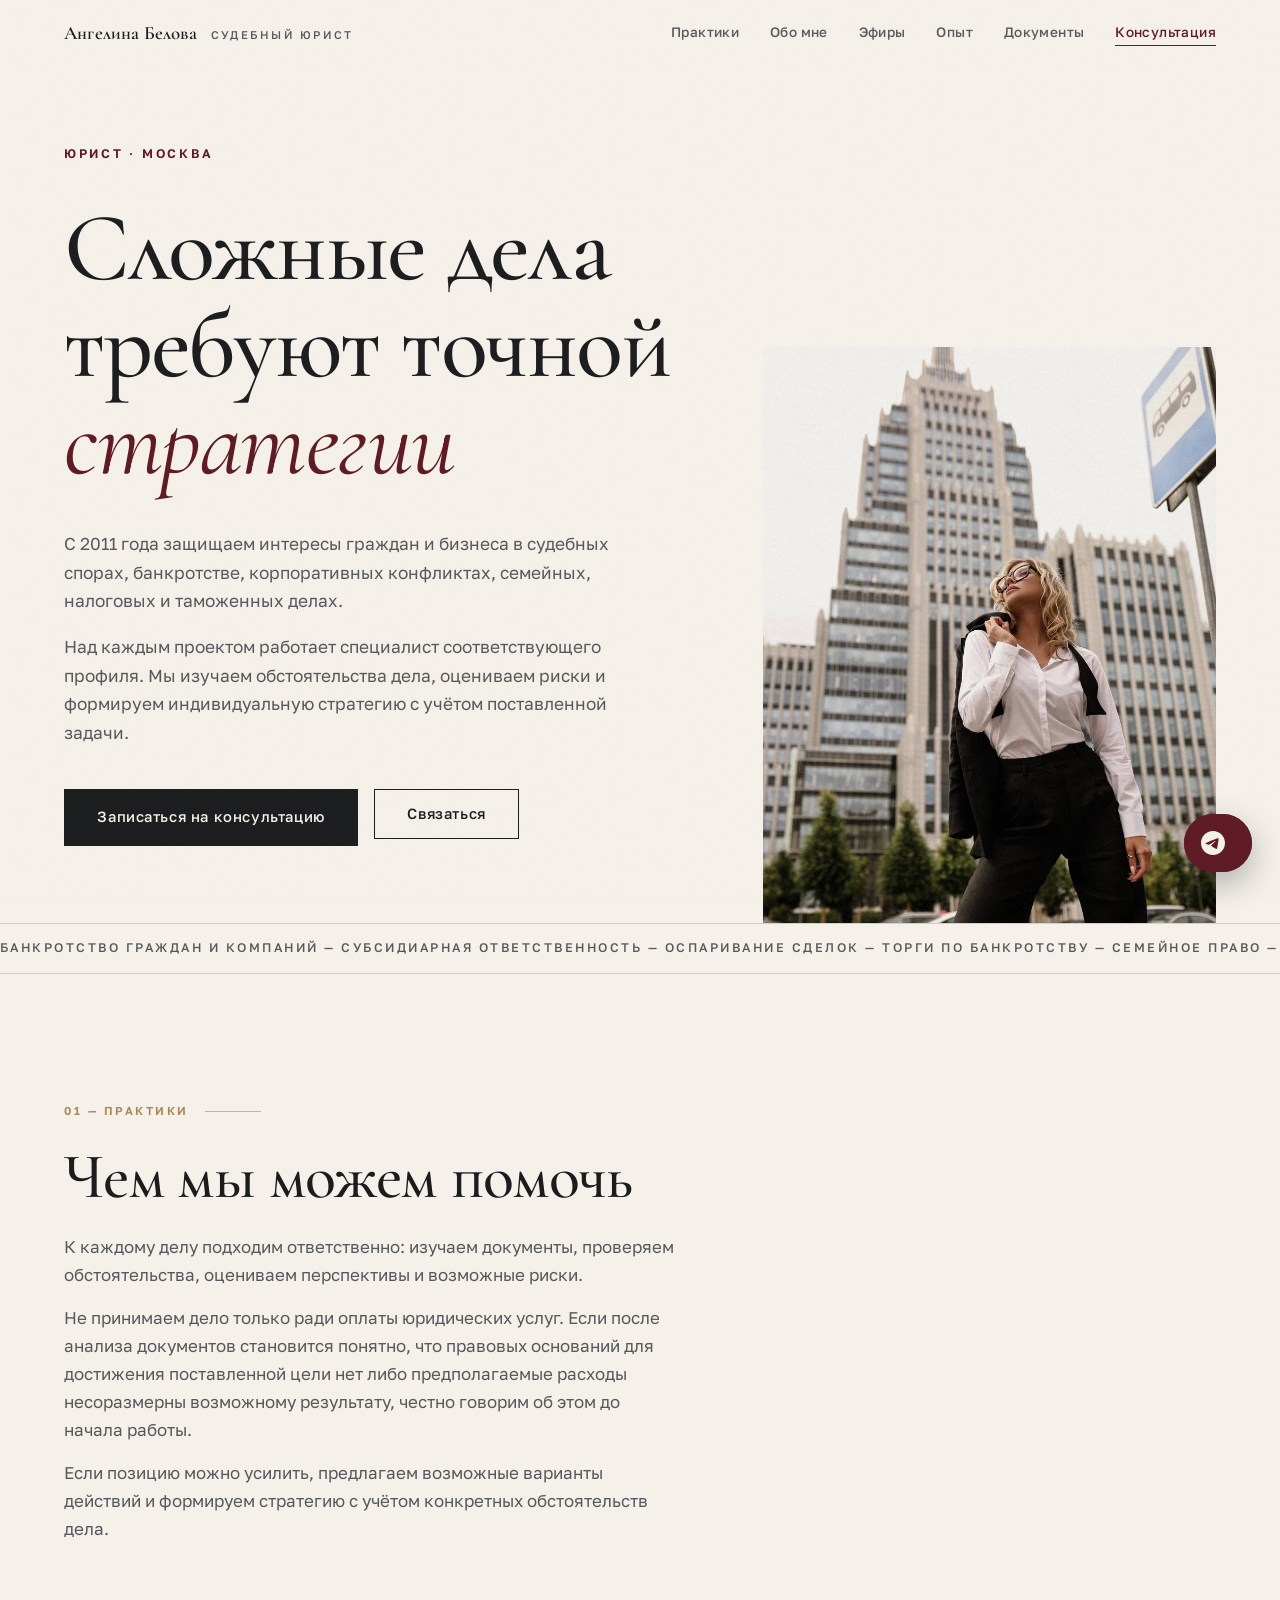
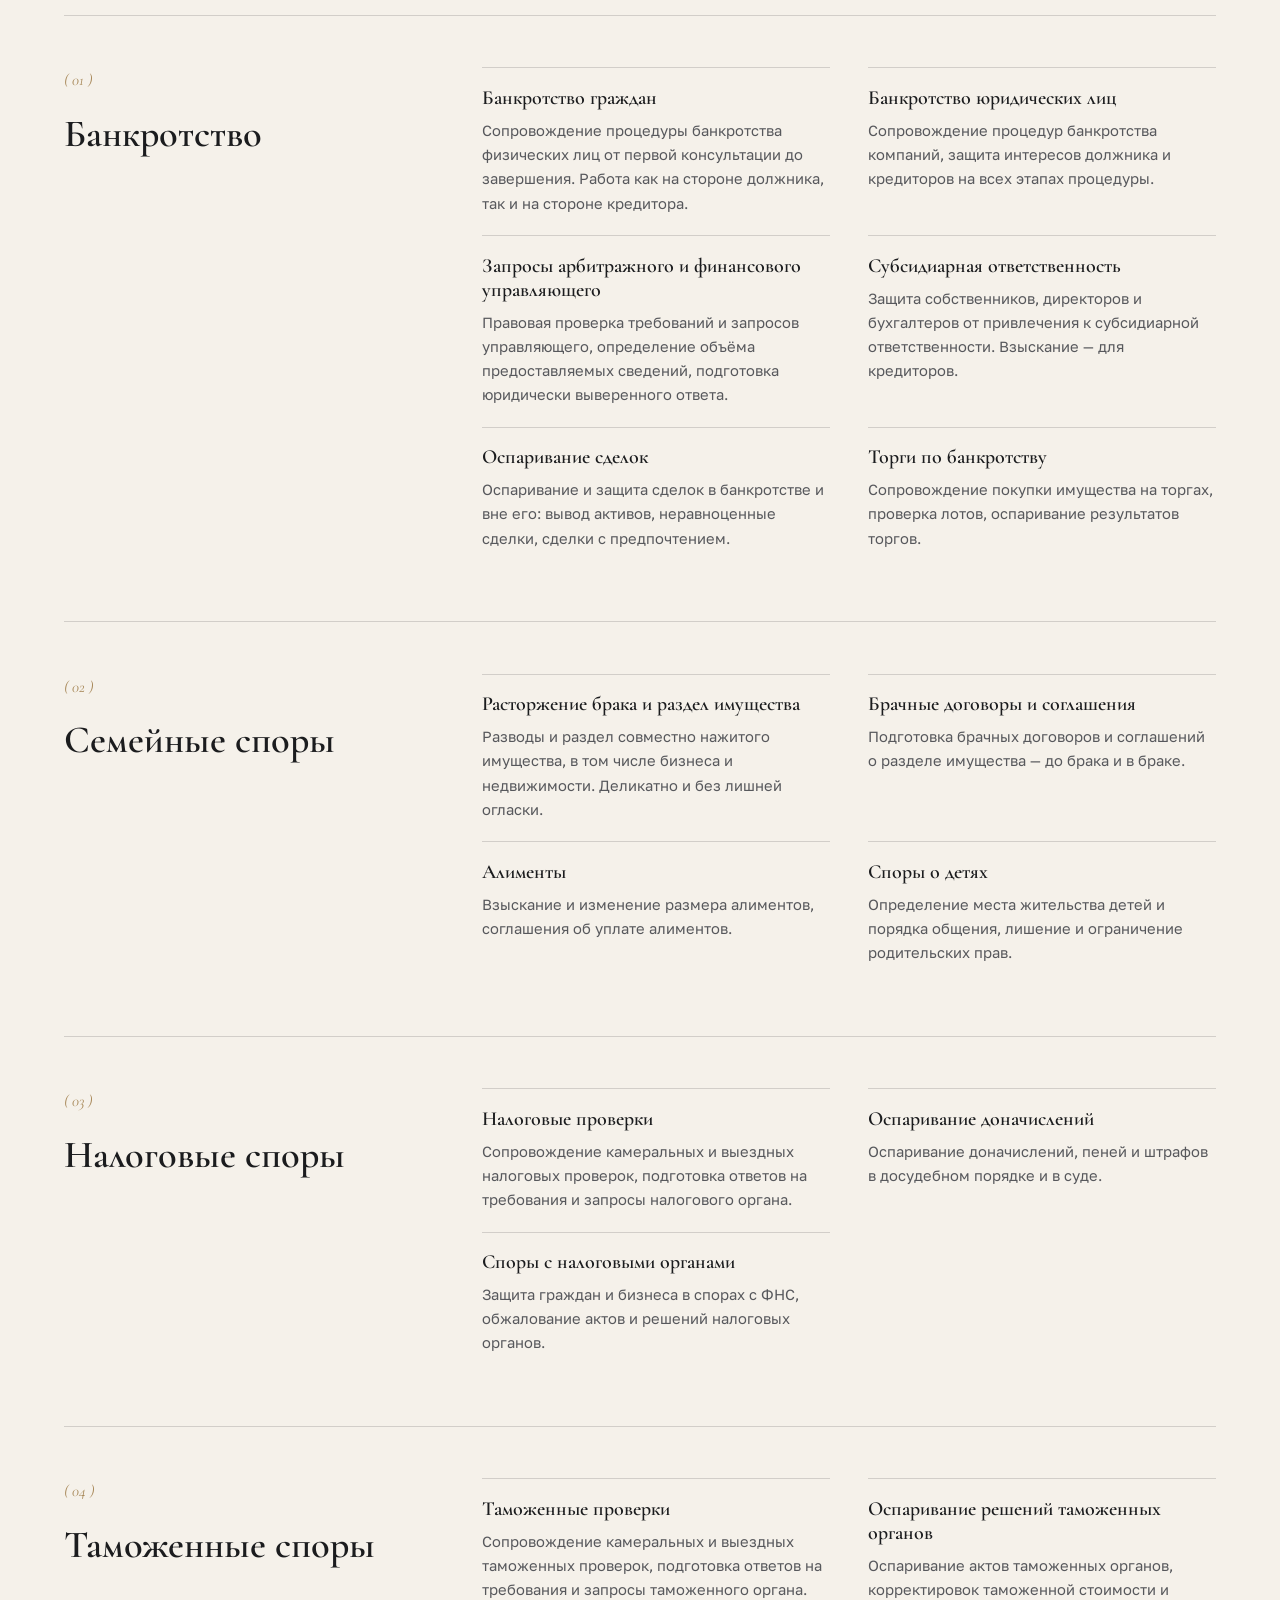
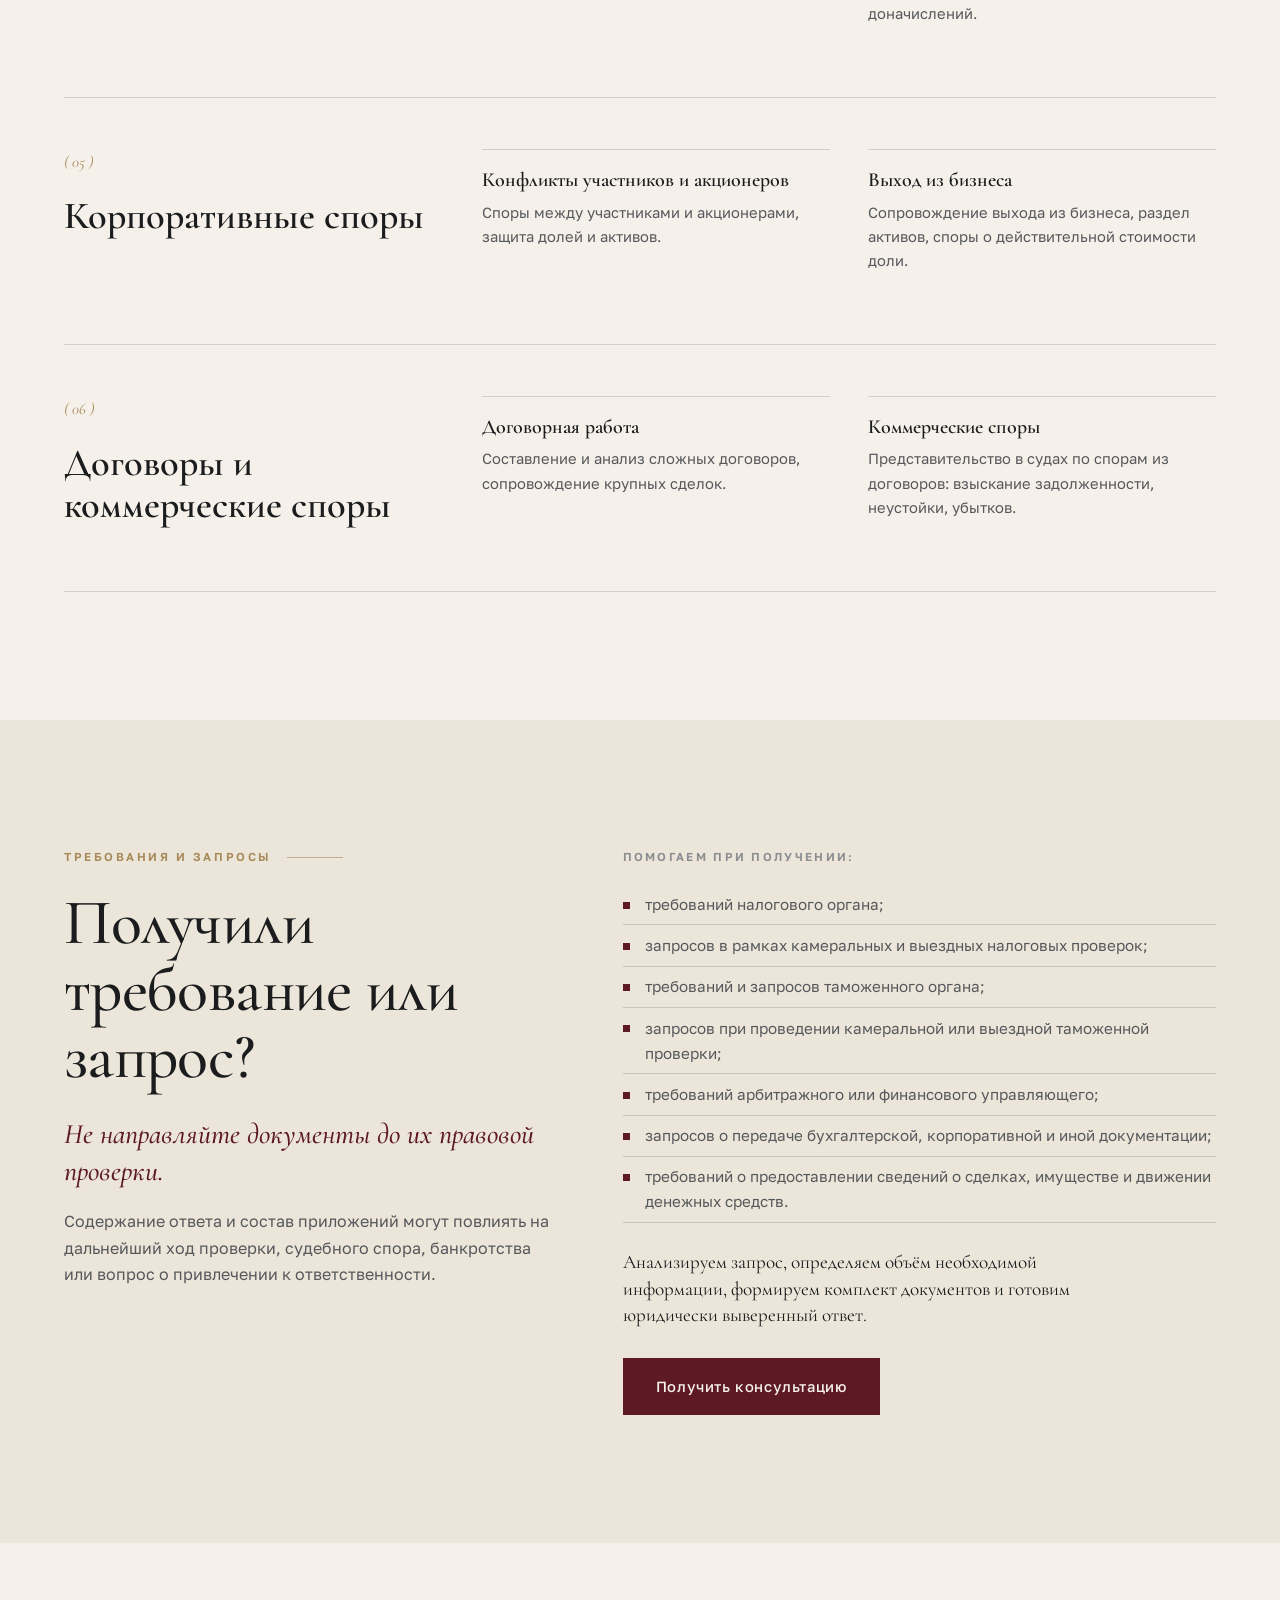
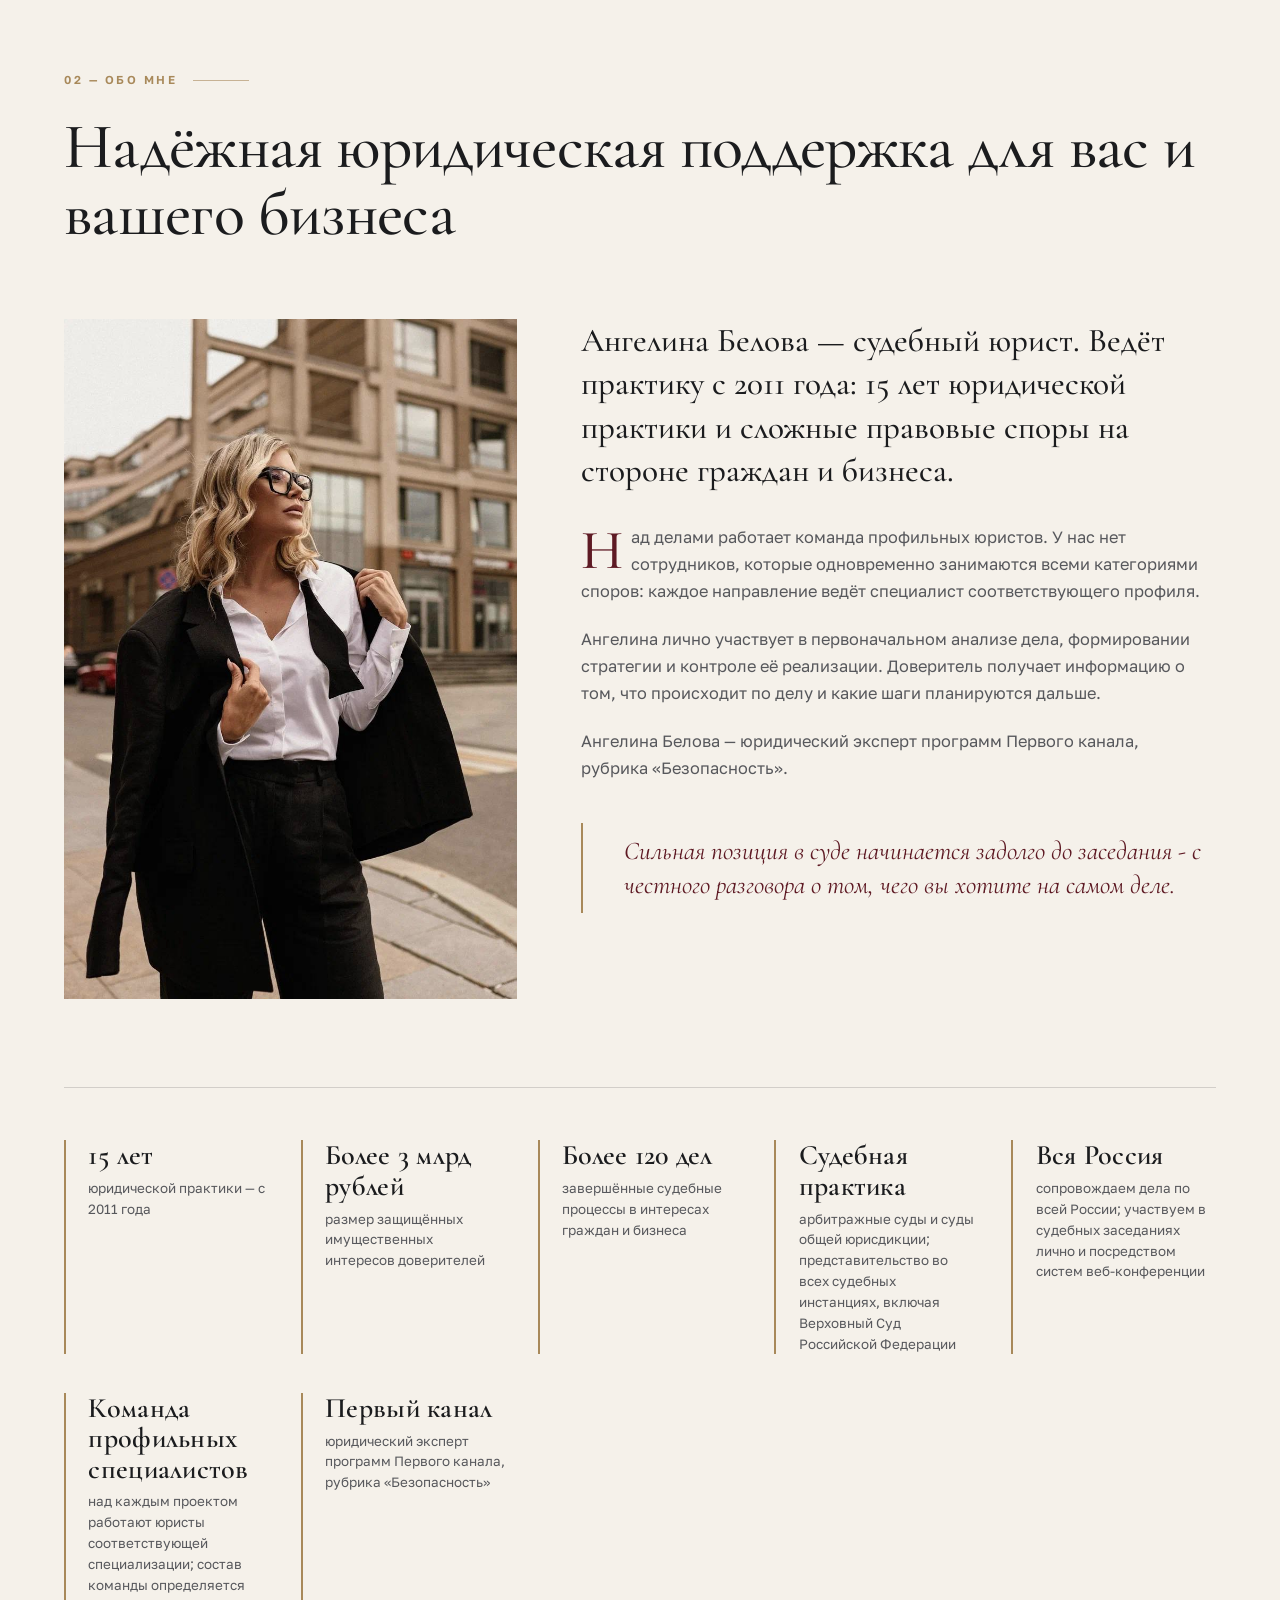
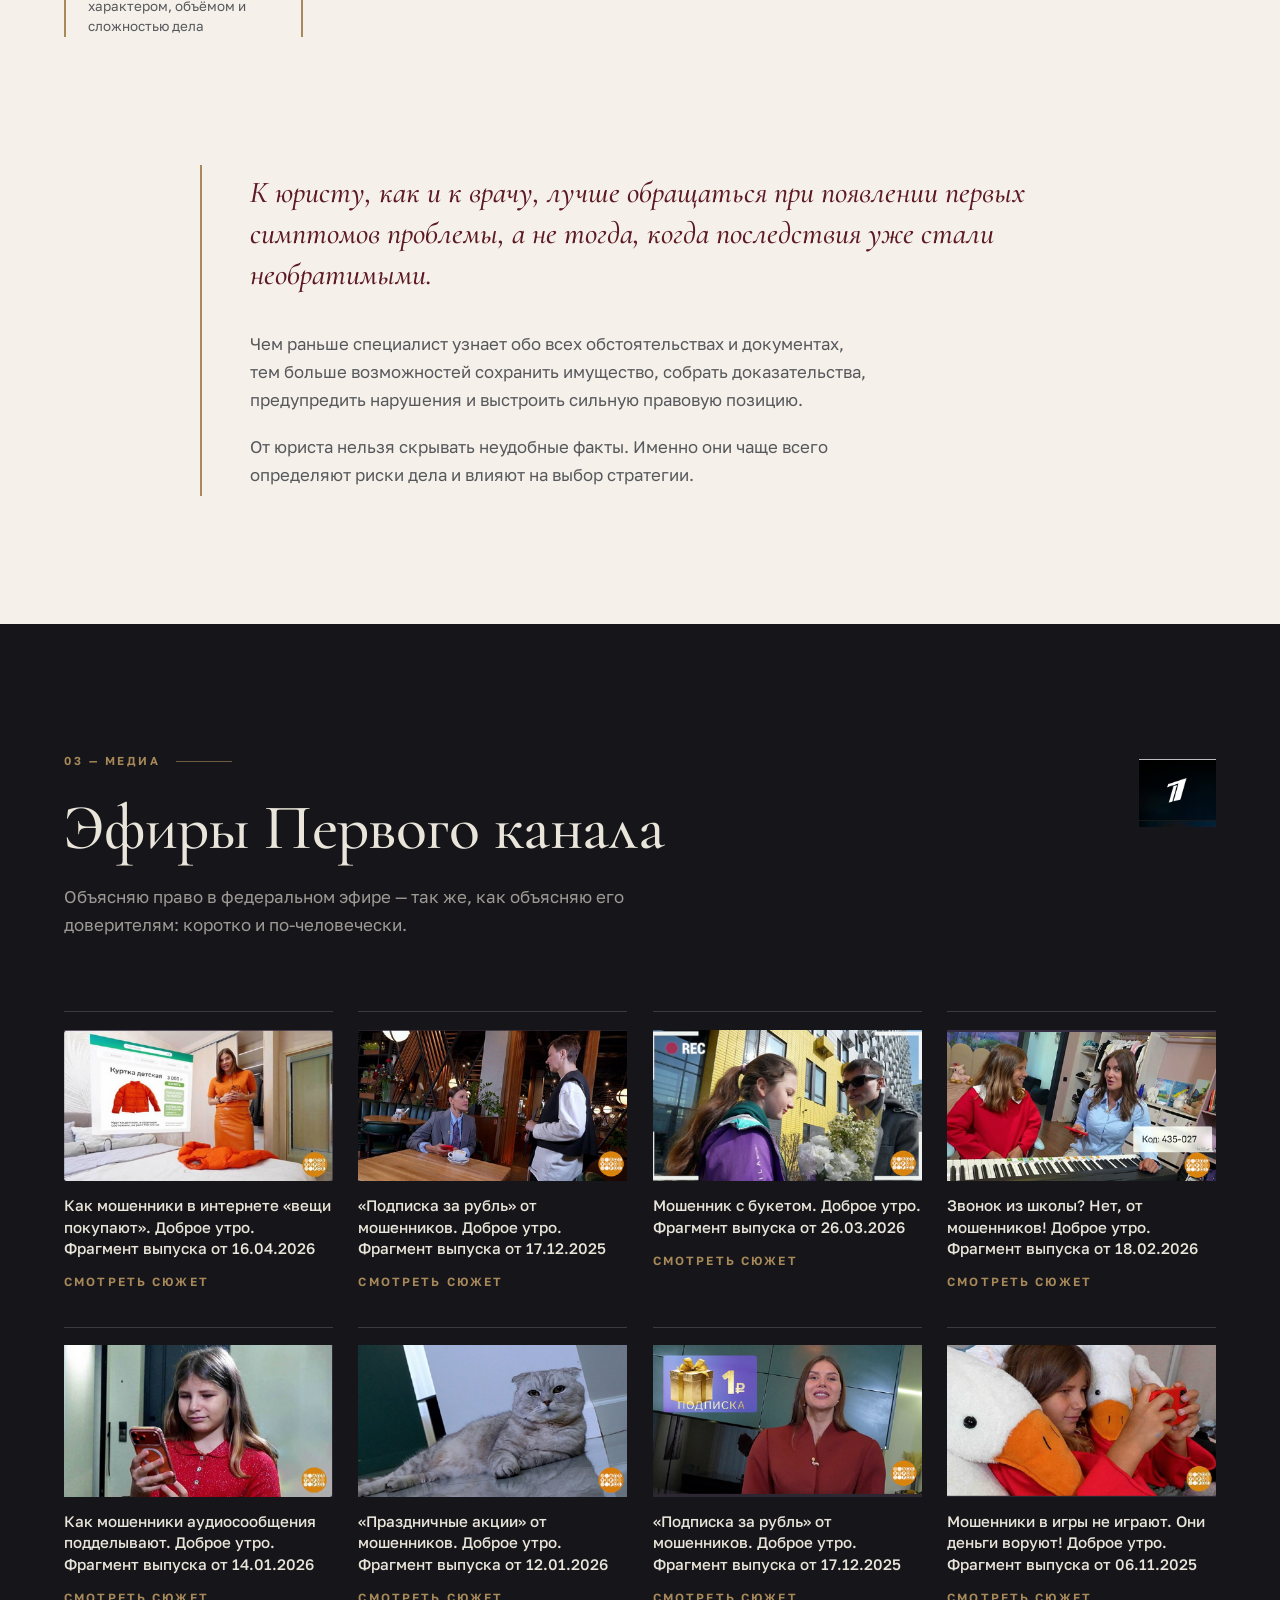
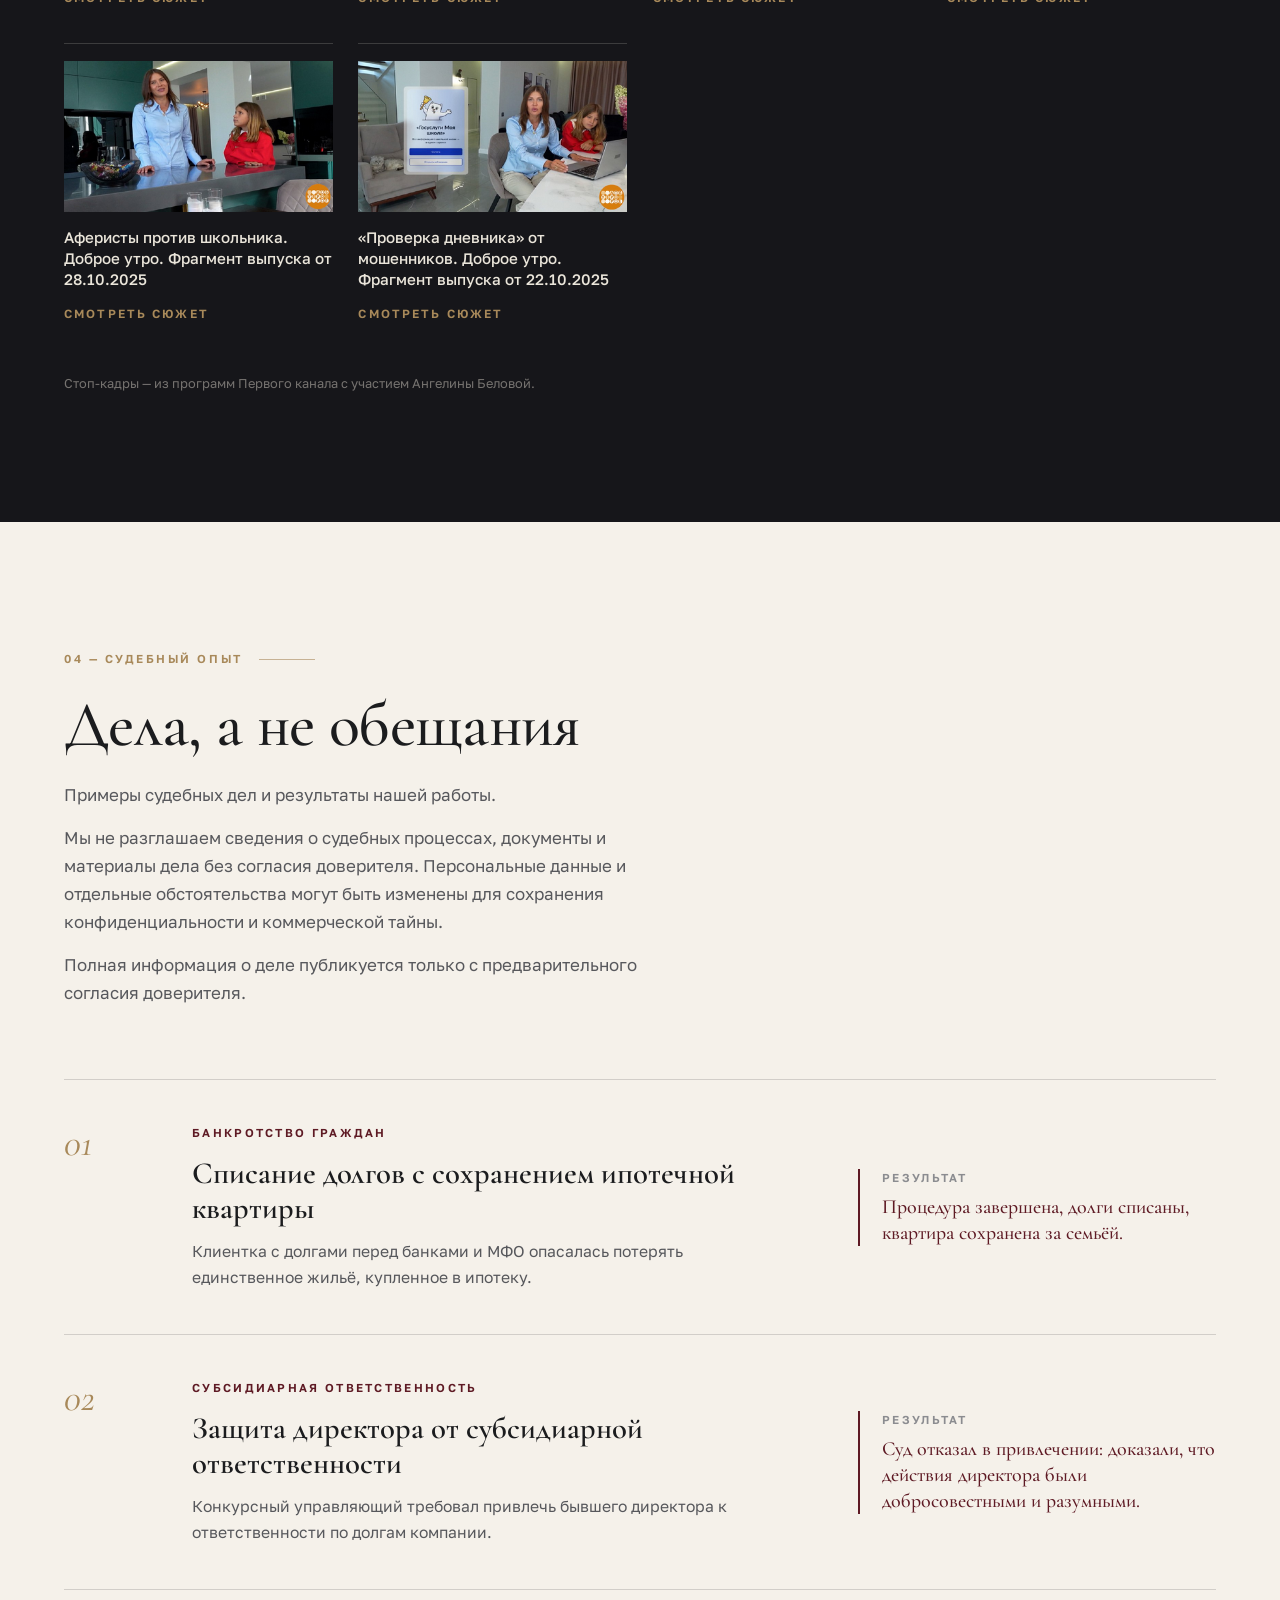
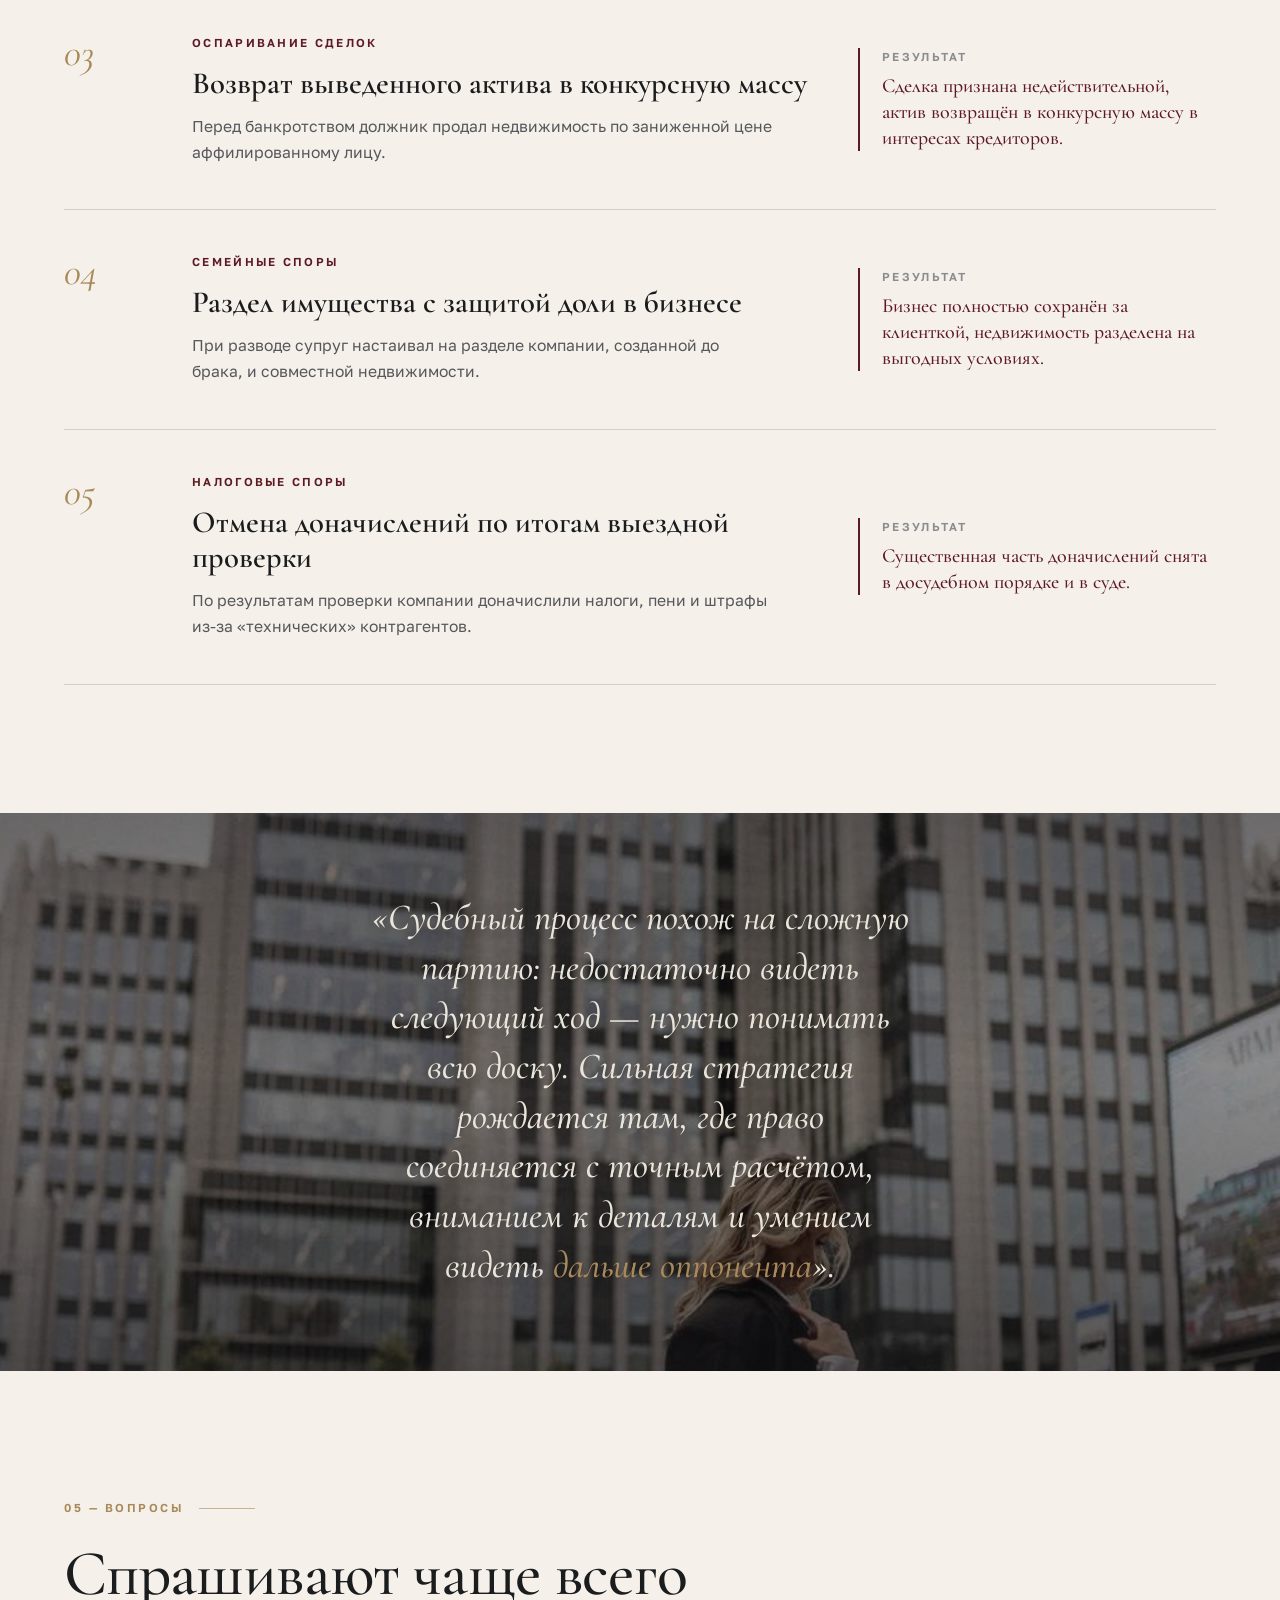
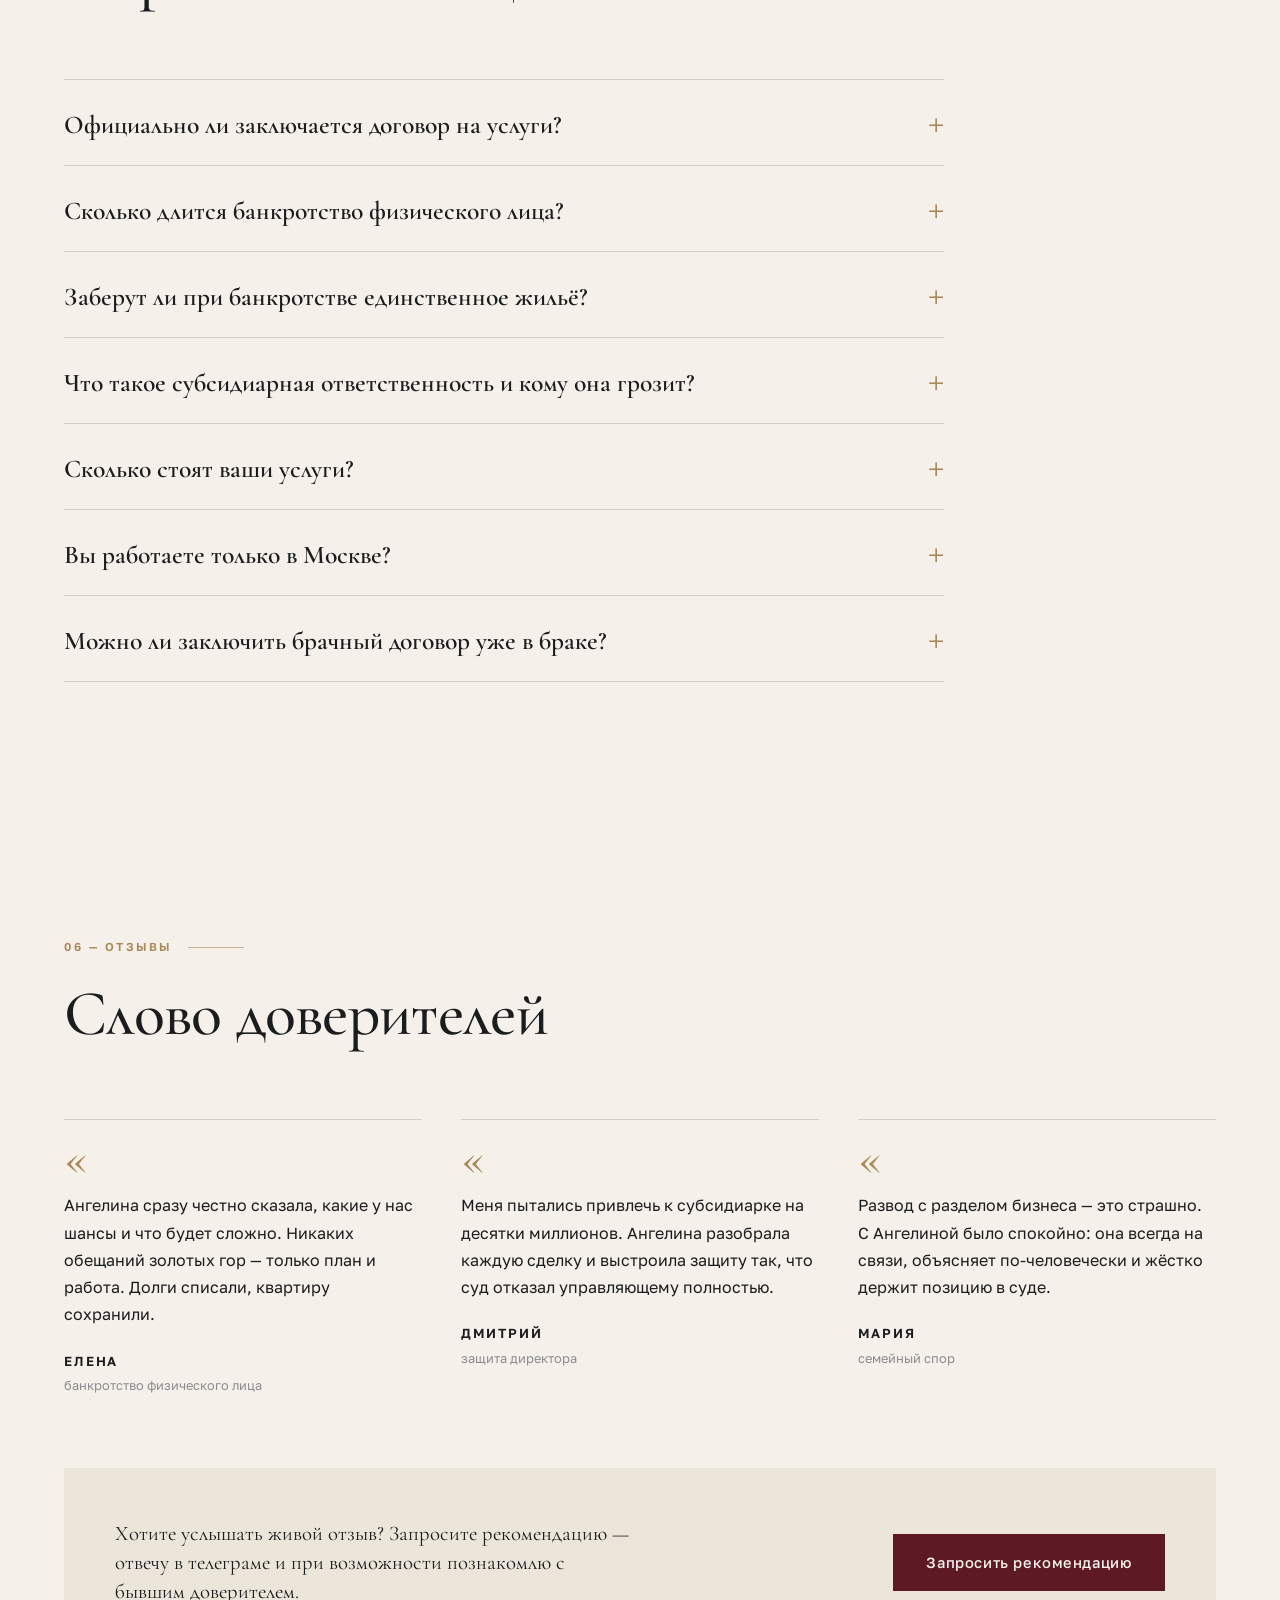
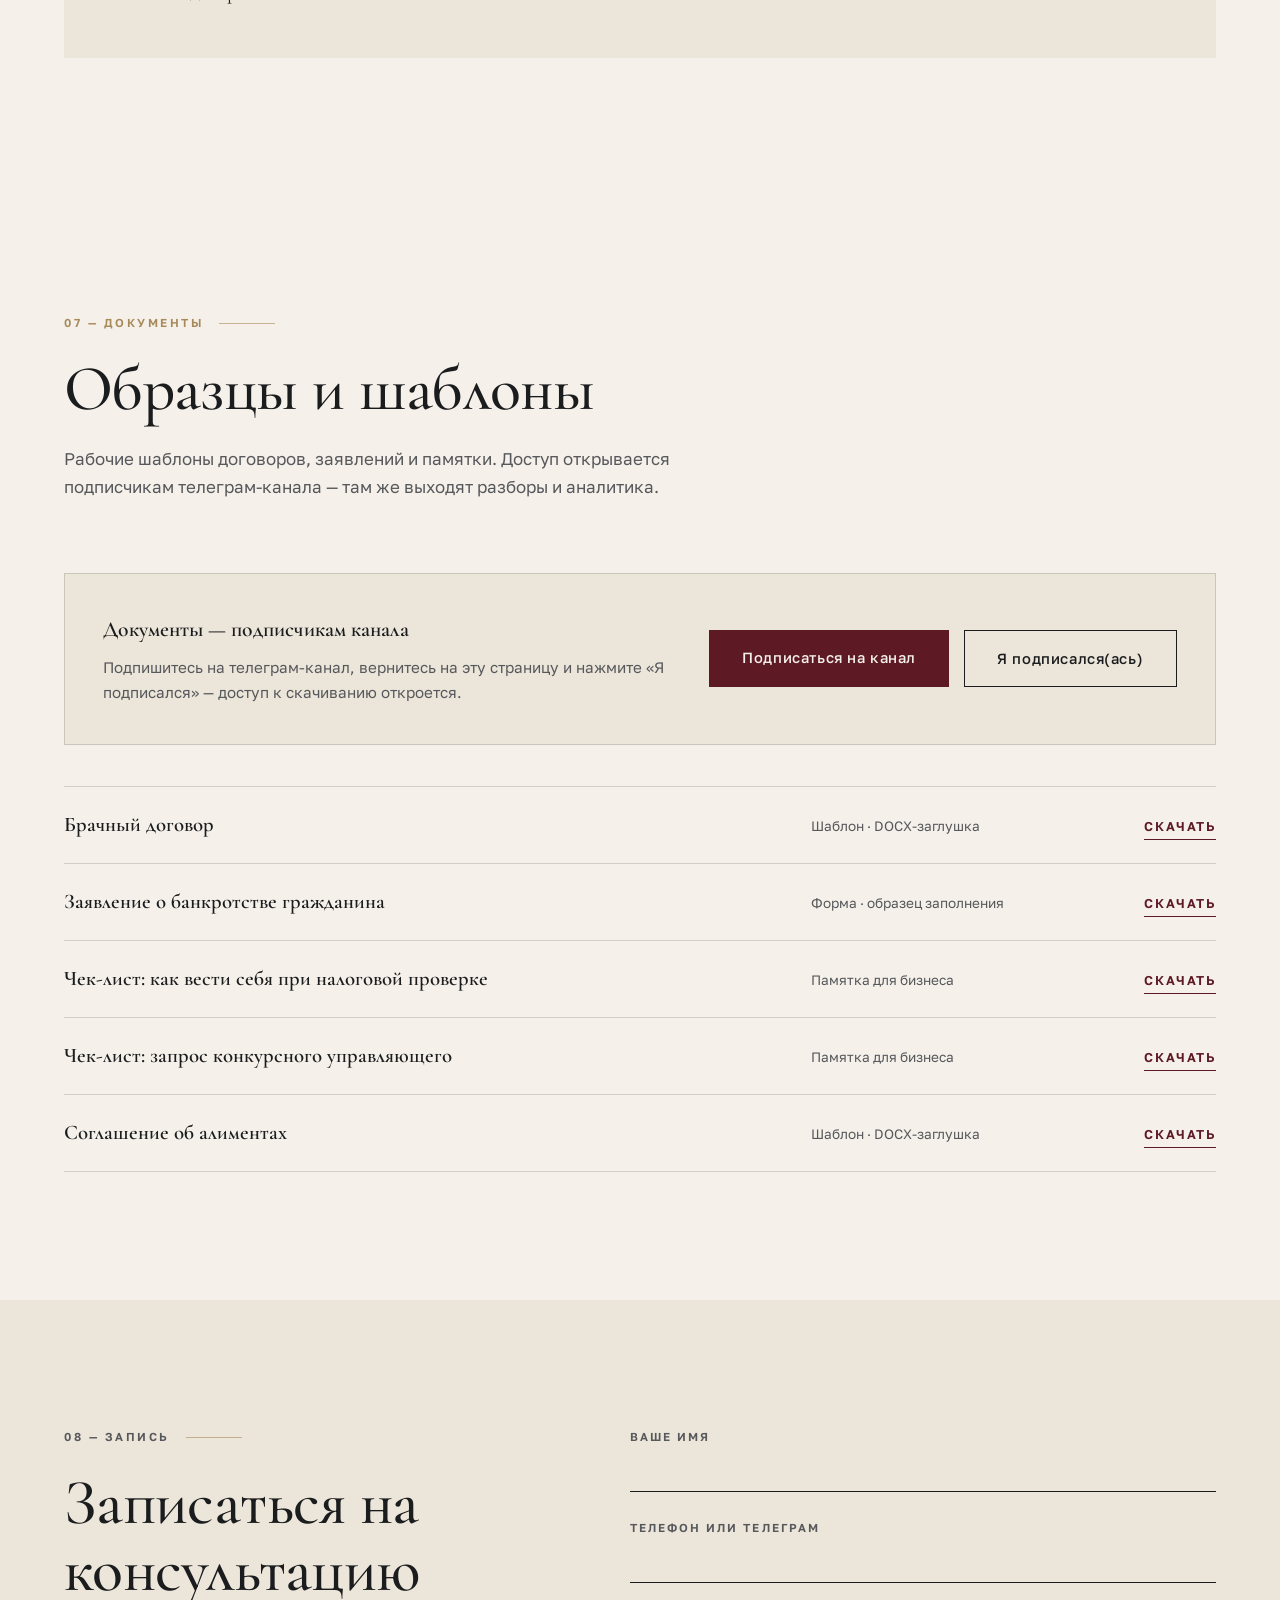
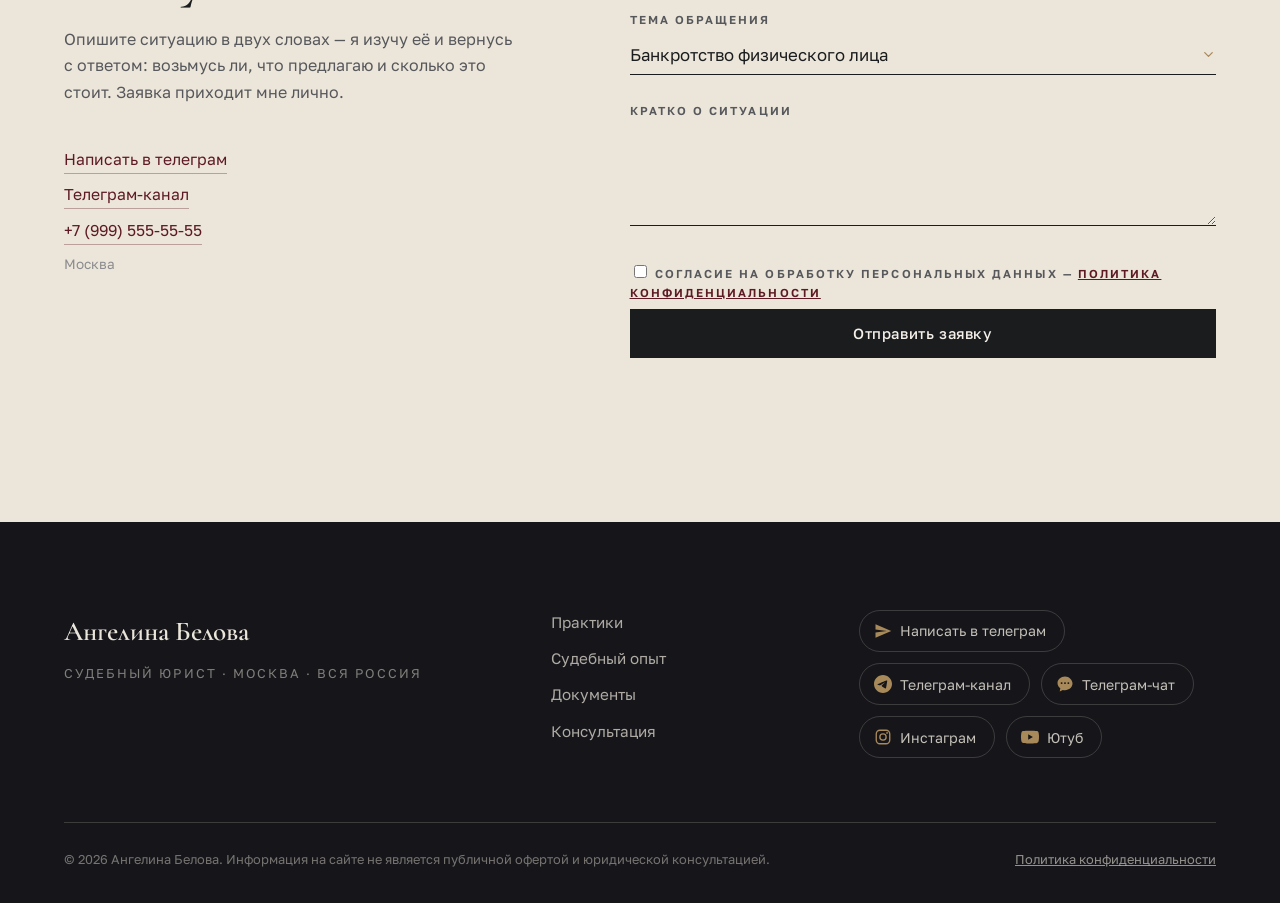
==== commit d95dcc0e: "Update Angelina Belova site texts and structure Co-Authored-By: Claude Fable 5 <noreply@anthropic.co" ====
--- a/index.html
+++ b/index.html
@@ -15,8 +15,8 @@
   <!-- Открытые графы: как сайт выглядит при пересылке в мессенджерах -->
   <meta property="og:type" content="website">
   <meta property="og:locale" content="ru_RU">
-  <meta property="og:title" content="Ангелина Белова — судебный юрист. Победа — самая интересная игра">
-  <meta property="og:description" content="Банкротство, субсидиарная ответственность, корпоративные, семейные, налоговые и таможенные споры. Личная стратегия вместо поточной юрфирмы.">
+  <meta property="og:title" content="Ангелина Белова — судебный юрист. Сложные дела требуют точной стратегии">
+  <meta property="og:description" content="Банкротство, субсидиарная ответственность, корпоративные, семейные, налоговые и таможенные споры. Команда профильных юристов под руководством Ангелины Беловой.">
   <meta property="og:image" content="https://example.ru/assets/photo/angelina-hero.jpg">
   <meta property="og:url" content="https://example.ru/">
   <meta name="twitter:card" content="summary_large_image">
@@ -100,14 +100,18 @@
     <section class="hero">
       <div class="hero-grid">
         <div class="hero-text">
-          <p class="hero-kicker"><span data-bind="hero.note">Эксперт Первого канала</span> · Москва</p>
+          <p class="hero-kicker" data-bind="hero.note">Юрист · Москва</p>
           <h1>
-            <span class="hero-manifesto" data-bind="hero.manifesto">Победа — самая интересная игра</span>
+            <span class="hero-manifesto" data-bind="hero.manifesto">Сложные дела требуют точной стратегии</span>
           </h1>
-          <p class="hero-sub" data-bind="hero.sub">Судебный бутик одного юриста: банкротство, корпоративные конфликты, семейные и налоговые споры. Не поточная юрфирма — личная стратегия и личная ответственность за результат.</p>
+          <p class="hero-sub" data-bind="hero.sub">С 2011 года защищаем интересы граждан и бизнеса в судебных спорах, банкротстве, корпоративных конфликтах, семейных, налоговых и таможенных делах.</p>
+          <p class="hero-sub" data-bind="hero.sub2">Над каждым проектом работает специалист соответствующего профиля. Мы изучаем обстоятельства дела, оцениваем риски и формируем индивидуальную стратегию с учётом поставленной задачи.</p>
           <div class="hero-actions">
             <a class="btn btn-dark" href="#consult">Записаться на консультацию</a>
-            <a class="btn btn-line" data-link="telegramChannel" href="#" target="_blank" rel="noopener">Телеграм-канал</a>
+            <div class="contact-menu-wrap">
+              <button class="btn btn-line contact-toggle" type="button" aria-haspopup="true" aria-expanded="false" aria-controls="contact-menu">Связаться</button>
+              <div class="contact-menu" id="contact-menu" hidden></div>
+            </div>
           </div>
         </div>
         <figure class="hero-photo">
@@ -128,17 +132,45 @@
     <section class="section practices" id="practices">
       <div class="section-head">
         <p class="section-no">01 — Практики</p>
-        <h2>Чем я занимаюсь</h2>
-        <p class="section-lead">Берусь за дела, в которых решают стратегия и упорство, — и не берусь за те, в которые не верю.</p>
-      </div>
-      <div class="practices-grid" data-render="practices"></div>
+        <h2>Чем мы можем помочь</h2>
+        <p class="section-lead">К каждому делу подходим ответственно: изучаем документы, проверяем обстоятельства, оцениваем перспективы и возможные риски.</p>
+        <p class="section-lead">Не принимаем дело только ради оплаты юридических услуг. Если после анализа документов становится понятно, что правовых оснований для достижения поставленной цели нет либо предполагаемые расходы несоразмерны возможному результату, честно говорим об этом до начала работы.</p>
+        <p class="section-lead">Если позицию можно усилить, предлагаем возможные варианты действий и формируем стратегию с учётом конкретных обстоятельств дела.</p>
+      </div>
+      <div class="practice-groups" data-render="practices"></div>
+    </section>
+
+    <!-- ===== Конверсионный блок: требования и запросы ===== -->
+    <section class="section demand" id="demand">
+      <div class="demand-grid">
+        <div class="demand-info">
+          <p class="section-no">Требования и запросы</p>
+          <h2>Получили требование или запрос?</h2>
+          <p class="demand-warning">Не направляйте документы до их правовой проверки.</p>
+          <p class="demand-text">Содержание ответа и состав приложений могут повлиять на дальнейший ход проверки, судебного спора, банкротства или вопрос о привлечении к ответственности.</p>
+        </div>
+        <div class="demand-side">
+          <p class="demand-list-title">Помогаем при получении:</p>
+          <ul class="demand-list">
+            <li>требований налогового органа;</li>
+            <li>запросов в рамках камеральных и выездных налоговых проверок;</li>
+            <li>требований и запросов таможенного органа;</li>
+            <li>запросов при проведении камеральной или выездной таможенной проверки;</li>
+            <li>требований арбитражного или финансового управляющего;</li>
+            <li>запросов о передаче бухгалтерской, корпоративной и иной документации;</li>
+            <li>требований о предоставлении сведений о сделках, имуществе и движении денежных средств.</li>
+          </ul>
+          <p class="demand-final">Анализируем запрос, определяем объём необходимой информации, формируем комплект документов и готовим юридически выверенный ответ.</p>
+          <a class="btn btn-wine" href="#consult">Получить консультацию</a>
+        </div>
+      </div>
     </section>
 
     <!-- ===== 3. Обо мне ===== -->
     <section class="section about" id="about">
       <div class="section-head">
         <p class="section-no">02 — Обо мне</p>
-        <h2>Не фирма. Юрист</h2>
+        <h2>Надёжная юридическая поддержка для вас и вашего бизнеса</h2>
       </div>
       <div class="about-grid">
         <figure class="about-photo">
@@ -153,6 +185,15 @@
       <dl class="facts" data-render="facts"></dl>
     </section>
 
+    <!-- ===== Акцент: своевременное обращение к юристу ===== -->
+    <section class="section timely" aria-label="Почему важно обращаться вовремя">
+      <div class="timely-inner">
+        <p class="timely-lead">К юристу, как и к врачу, лучше обращаться при появлении первых симптомов проблемы, а не тогда, когда последствия уже стали необратимыми.</p>
+        <p>Чем раньше специалист узнает обо всех обстоятельствах и документах, тем больше возможностей сохранить имущество, собрать доказательства, предупредить нарушения и выстроить сильную правовую позицию.</p>
+        <p>От юриста нельзя скрывать неудобные факты. Именно они чаще всего определяют риски дела и влияют на выбор стратегии.</p>
+      </div>
+    </section>
+
     <!-- ===== 4. Видео — эфиры Первого канала ===== -->
     <section class="section media" id="media">
       <div class="section-head media-head">
@@ -170,7 +211,9 @@
       <div class="section-head">
         <p class="section-no">04 — Судебный опыт</p>
         <h2>Дела, а не обещания</h2>
-        <p class="section-lead">Несколько показательных дел. Детали изменены ради тайны доверителей — суть и результат настоящие.</p>
+        <p class="section-lead">Примеры судебных дел и результаты нашей работы.</p>
+        <p class="section-lead">Мы не разглашаем сведения о судебных процессах, документы и материалы дела без согласия доверителя. Персональные данные и отдельные обстоятельства могут быть изменены для сохранения конфиденциальности и коммерческой тайны.</p>
+        <p class="section-lead">Полная информация о деле публикуется только с предварительного согласия доверителя.</p>
       </div>
       <div class="cases-list" data-render="cases"></div>
     </section>
@@ -179,7 +222,7 @@
     <section class="interlude">
       <img src="assets/photo/angelina-city.jpg" alt="Ангелина Белова идёт по деловому центру Москвы" loading="lazy">
       <div class="interlude-quote">
-        <p>«Хороший юрист выигрывает дело. <br>Очень хороший — выстраивает его так, <br>чтобы выигрыш был <em>неизбежен</em>»</p>
+        <p>«Судебный процесс похож на сложную партию: недостаточно видеть следующий ход — нужно понимать всю доску. Сильная стратегия рождается там, где право соединяется с точным расчётом, вниманием к деталям и умением видеть <em>дальше оппонента</em>».</p>
       </div>
     </section>
 
--- a/css/style.css
+++ b/css/style.css
@@ -105,6 +105,8 @@
   margin: 1.4rem 0 0;
 }
 
+.section-lead + .section-lead { margin-top: .9em; }
+
 /* ---------- Секции ---------- */
 
 .section {
@@ -313,12 +315,48 @@
   animation: rise .9s .38s cubic-bezier(.2, .7, .2, 1) both;
 }
 
+.hero-sub + .hero-sub { margin-top: 1.1rem; }
+
 .hero-actions {
+  position: relative;
+  z-index: 20;
   display: flex;
   flex-wrap: wrap;
   gap: 1rem;
   margin: 2.6rem 0 clamp(3rem, 6vw, 5rem);
   animation: rise .9s .52s cubic-bezier(.2, .7, .2, 1) both;
+}
+
+/* Кнопка «Связаться» — выпадающее меню мессенджеров */
+.contact-menu-wrap { position: relative; }
+
+.contact-menu {
+  position: absolute;
+  top: calc(100% + 8px);
+  left: 0;
+  z-index: 80;
+  min-width: 220px;
+  padding: .45rem 0;
+  background: var(--paper);
+  border: 1px solid var(--line);
+  border-top: 2px solid var(--gold);
+  box-shadow: 0 22px 48px rgba(22, 22, 26, .18);
+}
+
+.contact-menu[hidden] { display: none; }
+
+.contact-menu a {
+  display: block;
+  padding: .62em 1.3em;
+  font-size: .95rem;
+  color: var(--ink-60);
+  text-decoration: none;
+  transition: background .2s ease, color .2s ease;
+}
+
+.contact-menu a:hover {
+  background: var(--paper-2);
+  color: var(--wine);
 }
 
 .hero-photo {
@@ -381,23 +419,17 @@
   to   { transform: translateX(-50%); }
 }
 
-/* ---------- Практики ---------- */
-
-.practices-grid {
+/* ---------- Практики: тематические блоки с подразделами ---------- */
+
+.practice-groups { border-top: 1px solid var(--line); }
+
+.practice-group {
   display: grid;
-  grid-template-columns: repeat(3, 1fr);
-  gap: 1px;
-  background: var(--line);
-  border: 1px solid var(--line);
-}
-
-.practice {
-  background: var(--paper);
-  padding: clamp(1.6rem, 2.6vw, 2.6rem);
-  transition: background .4s ease;
-}
-
-.practice:hover { background: var(--paper-2); }
+  grid-template-columns: minmax(0, 4fr) minmax(0, 8fr);
+  gap: clamp(1.6rem, 4vw, 4rem);
+  padding: clamp(2.2rem, 4vw, 3.6rem) 0;
+  border-bottom: 1px solid var(--line);
+}
 
 .practice-no {
   font-family: var(--serif);
@@ -405,24 +437,145 @@
   font-size: 1rem;
   color: var(--gold);
   display: block;
-  margin-bottom: 1.6rem;
-}
-
-.practice h3 {
-  font-family: var(--serif);
-  font-weight: 600;
-  font-size: 1.55rem;
-  line-height: 1.15;
-  margin-bottom: .7rem;
+  margin-bottom: 1.2rem;
+}
+
+.practice-group-head h3 {
+  font-family: var(--serif);
+  font-weight: 600;
+  font-size: clamp(1.8rem, 3vw, 2.6rem);
+  line-height: 1.1;
+}
+
+.practice-subs {
+  display: grid;
+  grid-template-columns: repeat(2, 1fr);
+  gap: 0 clamp(1.6rem, 3vw, 3rem);
+  align-content: start;
+}
+
+.practice-sub {
+  border-top: 1px solid var(--line);
+  padding: 1.1rem 0 1.2rem;
+}
+
+.practice-sub summary {
+  list-style: none;
+  display: flex;
+  justify-content: space-between;
+  align-items: baseline;
+  gap: 1rem;
+}
+
+.practice-sub summary::-webkit-details-marker { display: none; }
+
+.practice-sub h4 {
+  font-family: var(--serif);
+  font-weight: 600;
+  font-size: 1.25rem;
+  line-height: 1.2;
+  margin: 0;
   transition: color .3s ease;
 }
 
-.practice:hover h3 { color: var(--wine); }
-
-.practice p {
+.practice-sub p {
+  margin: .55rem 0 0;
+  font-size: .92rem;
+  color: var(--ink-60);
+  max-width: 52ch;
+}
+
+.practice-mark {
+  display: none;
+  font-family: var(--serif);
+  font-weight: 400;
+  font-size: 1.5em;
+  line-height: .8;
+  color: var(--gold);
+  flex-shrink: 0;
+  transition: transform .35s ease;
+}
+
+.practice-sub[open] .practice-mark { transform: rotate(45deg); }
+
+/* На десктопе подразделы всегда раскрыты — клики по заголовкам отключены */
+@media (min-width: 641px) {
+  .practice-sub summary { pointer-events: none; }
+}
+
+/* ---------- Конверсионный блок: требования и запросы ---------- */
+
+.demand {
+  max-width: none;
+  background: var(--paper-2);
+}
+
+.demand-grid {
+  max-width: calc(var(--maxw) - 2 * var(--gutter));
+  margin: 0 auto;
+  display: grid;
+  grid-template-columns: minmax(0, 5fr) minmax(0, 6fr);
+  gap: clamp(2.4rem, 5vw, 5.5rem);
+}
+
+.demand-info h2 { margin-bottom: 1.6rem; }
+
+.demand-warning {
+  font-family: var(--serif);
+  font-style: italic;
+  font-weight: 500;
+  font-size: clamp(1.35rem, 2.2vw, 1.8rem);
+  line-height: 1.3;
+  color: var(--wine);
+  margin: 0 0 1.2rem;
+}
+
+.demand-text {
   margin: 0;
-  font-size: .92rem;
-  color: var(--ink-60);
+  color: var(--ink-60);
+  max-width: 52ch;
+}
+
+.demand-list-title {
+  font-size: .72rem;
+  font-weight: 600;
+  letter-spacing: .2em;
+  text-transform: uppercase;
+  color: var(--ink-40);
+  margin: 0 0 1.1rem;
+}
+
+.demand-list {
+  list-style: none;
+  margin: 0 0 1.6rem;
+  padding: 0;
+}
+
+.demand-list li {
+  position: relative;
+  padding: .5em 0 .5em 1.5em;
+  border-bottom: 1px solid var(--line);
+  color: var(--ink-60);
+  font-size: .95rem;
+}
+
+.demand-list li::before {
+  content: "";
+  position: absolute;
+  left: 0;
+  top: 1.15em;
+  width: 7px;
+  height: 7px;
+  background: var(--wine);
+}
+
+.demand-final {
+  margin: 0 0 1.8rem;
+  font-family: var(--serif);
+  font-size: 1.2rem;
+  line-height: 1.4;
+  color: var(--ink);
+  max-width: 50ch;
 }
 
 /* ---------- Обо мне ---------- */
@@ -513,7 +666,36 @@
   font-size: .84rem;
   line-height: 1.55;
   color: var(--ink-60);
-  max-width: 24ch;
+  max-width: 34ch;
+}
+
+/* ---------- Акцент: своевременное обращение ---------- */
+
+.timely { padding-top: 0; }
+
+.timely-inner {
+  max-width: 880px;
+  margin: 0 auto;
+  border-left: 2px solid var(--gold);
+  padding: .4em 0 .4em clamp(1.6rem, 4vw, 3rem);
+}
+
+.timely-inner p {
+  margin: 0 0 1.2em;
+  color: var(--ink-60);
+  font-size: 1.05rem;
+  max-width: 62ch;
+}
+
+.timely-inner p:last-child { margin-bottom: 0; }
+
+.timely-inner .timely-lead {
+  font-family: var(--serif);
+  font-style: italic;
+  font-weight: 500;
+  font-size: clamp(1.4rem, 2.4vw, 1.9rem);
+  line-height: 1.35;
+  color: var(--wine);
 }
 
 /* ---------- Видео / Первый канал ---------- */
@@ -713,11 +895,12 @@
 
 .interlude-quote p {
   margin: 0;
+  max-width: 34ch;
   font-family: var(--serif);
   font-style: italic;
   font-weight: 500;
-  font-size: clamp(1.55rem, 4.6vw, 3.6rem);
-  line-height: 1.3;
+  font-size: clamp(1.3rem, 3vw, 2.3rem);
+  line-height: 1.35;
   color: var(--paper-on-dark);
   text-wrap: balance;
   text-shadow: 0 2px 24px rgba(22, 22, 26, .45);
@@ -1463,7 +1646,6 @@
 /* ---------- Адаптив ---------- */
 
 @media (max-width: 1100px) {
-  .practices-grid { grid-template-columns: repeat(2, 1fr); }
   .case { grid-template-columns: minmax(48px, auto) 1fr; }
   .case-result {
     grid-column: 2;
@@ -1483,11 +1665,15 @@
   .hero-photo img { height: clamp(380px, 58vw, 520px); object-position: 50% 12%; }
   .hero-photo figcaption { display: none; }
 
+  .practice-group { grid-template-columns: 1fr; gap: 1.4rem; }
+
   .about-grid { grid-template-columns: 1fr; }
   .about-photo { position: static; max-width: 420px; }
 
   .reviews-grid { grid-template-columns: 1fr; max-width: 620px; }
 
+  .demand-grid { grid-template-columns: 1fr; }
+
   .consult-grid { grid-template-columns: 1fr; }
 
   .footer-grid { grid-template-columns: 1fr 1fr; }
@@ -1497,7 +1683,12 @@
 @media (max-width: 640px) {
   body { font-size: 15px; }
 
-  .practices-grid { grid-template-columns: 1fr; }
+  /* Подразделы практик — аккордеоны */
+  .practice-subs { grid-template-columns: 1fr; }
+  .practice-sub { padding: .9rem 0; }
+  .practice-sub summary { cursor: pointer; }
+  .practice-sub summary:hover h4 { color: var(--wine); }
+  .practice-mark { display: block; }
 
   .brand-role { display: none; }
 
@@ -1509,8 +1700,6 @@
 
   .media-logo { position: static; margin-top: 1.6rem; }
 
-  .interlude-quote p br { display: none; }
-
   .tg-float { height: 52px; min-width: 52px; padding: 0 14px; }
 
   .footer-grid { grid-template-columns: 1fr; gap: 2rem; }
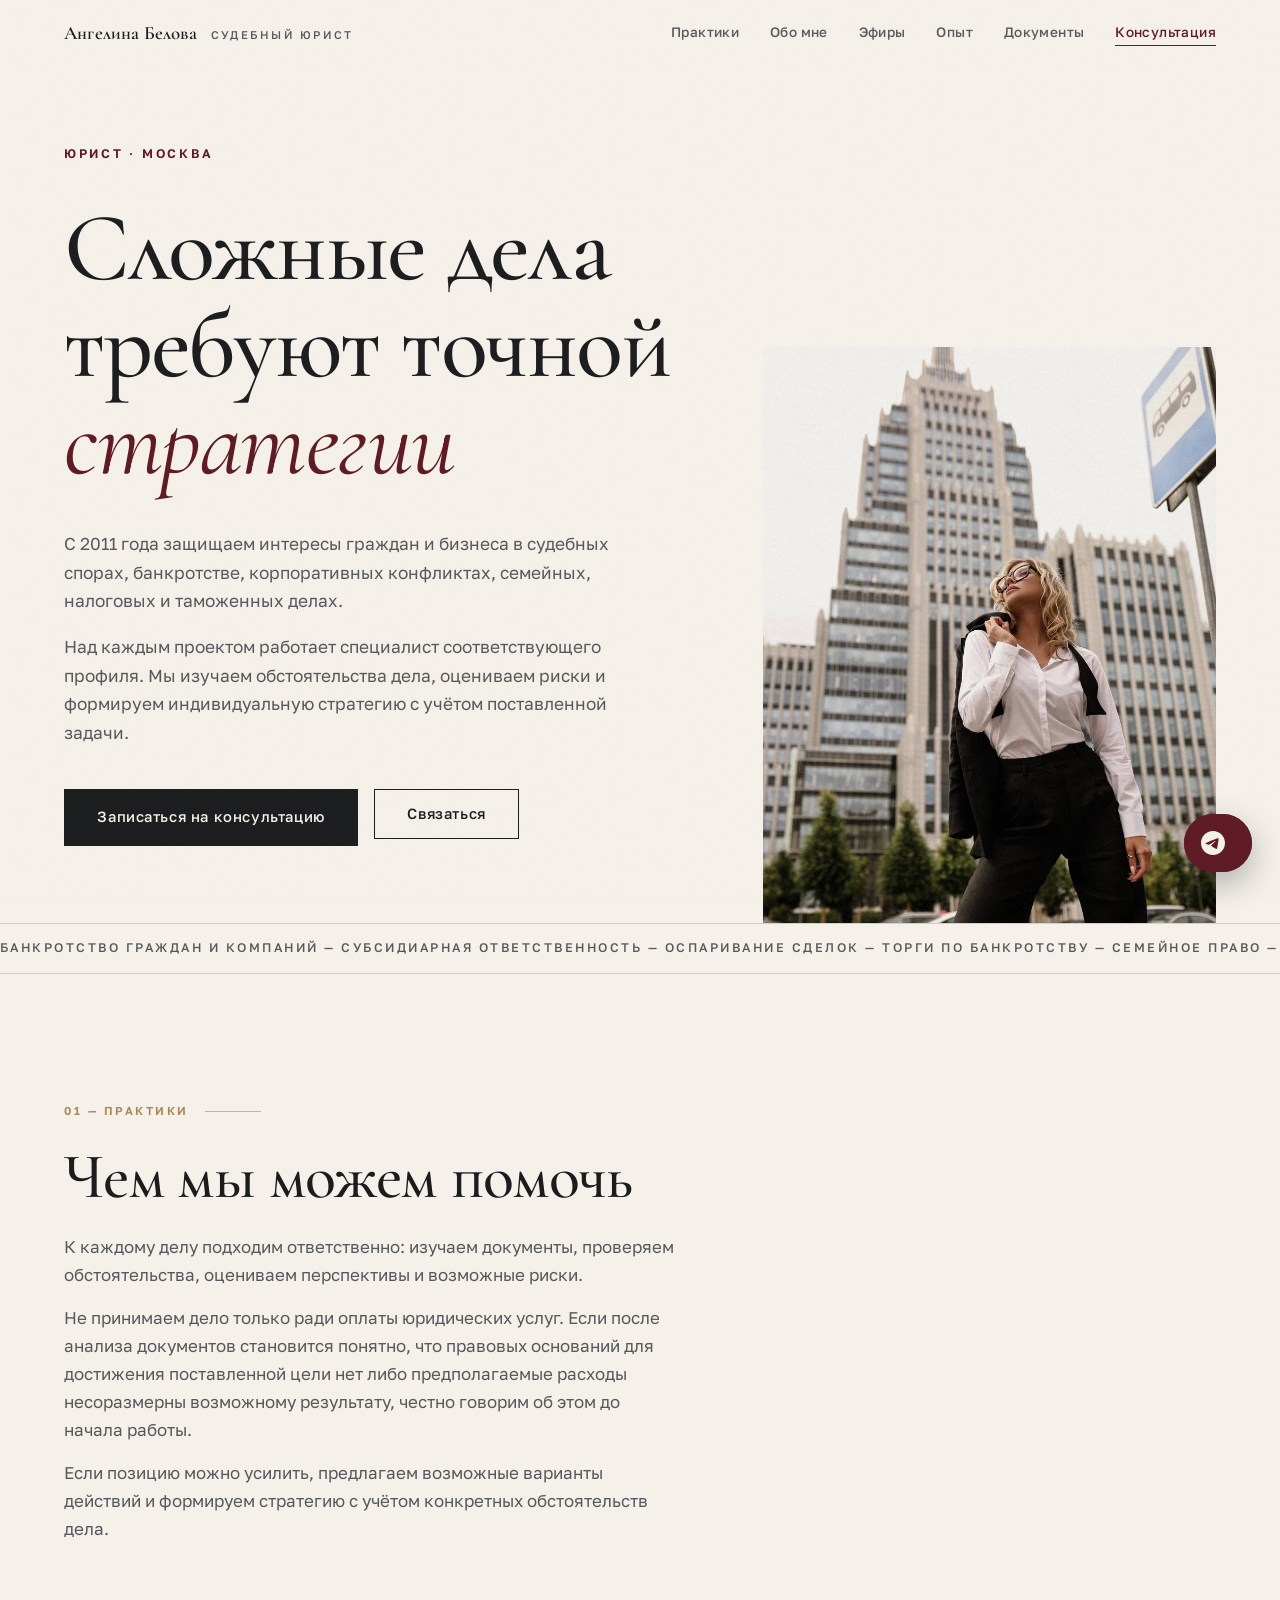
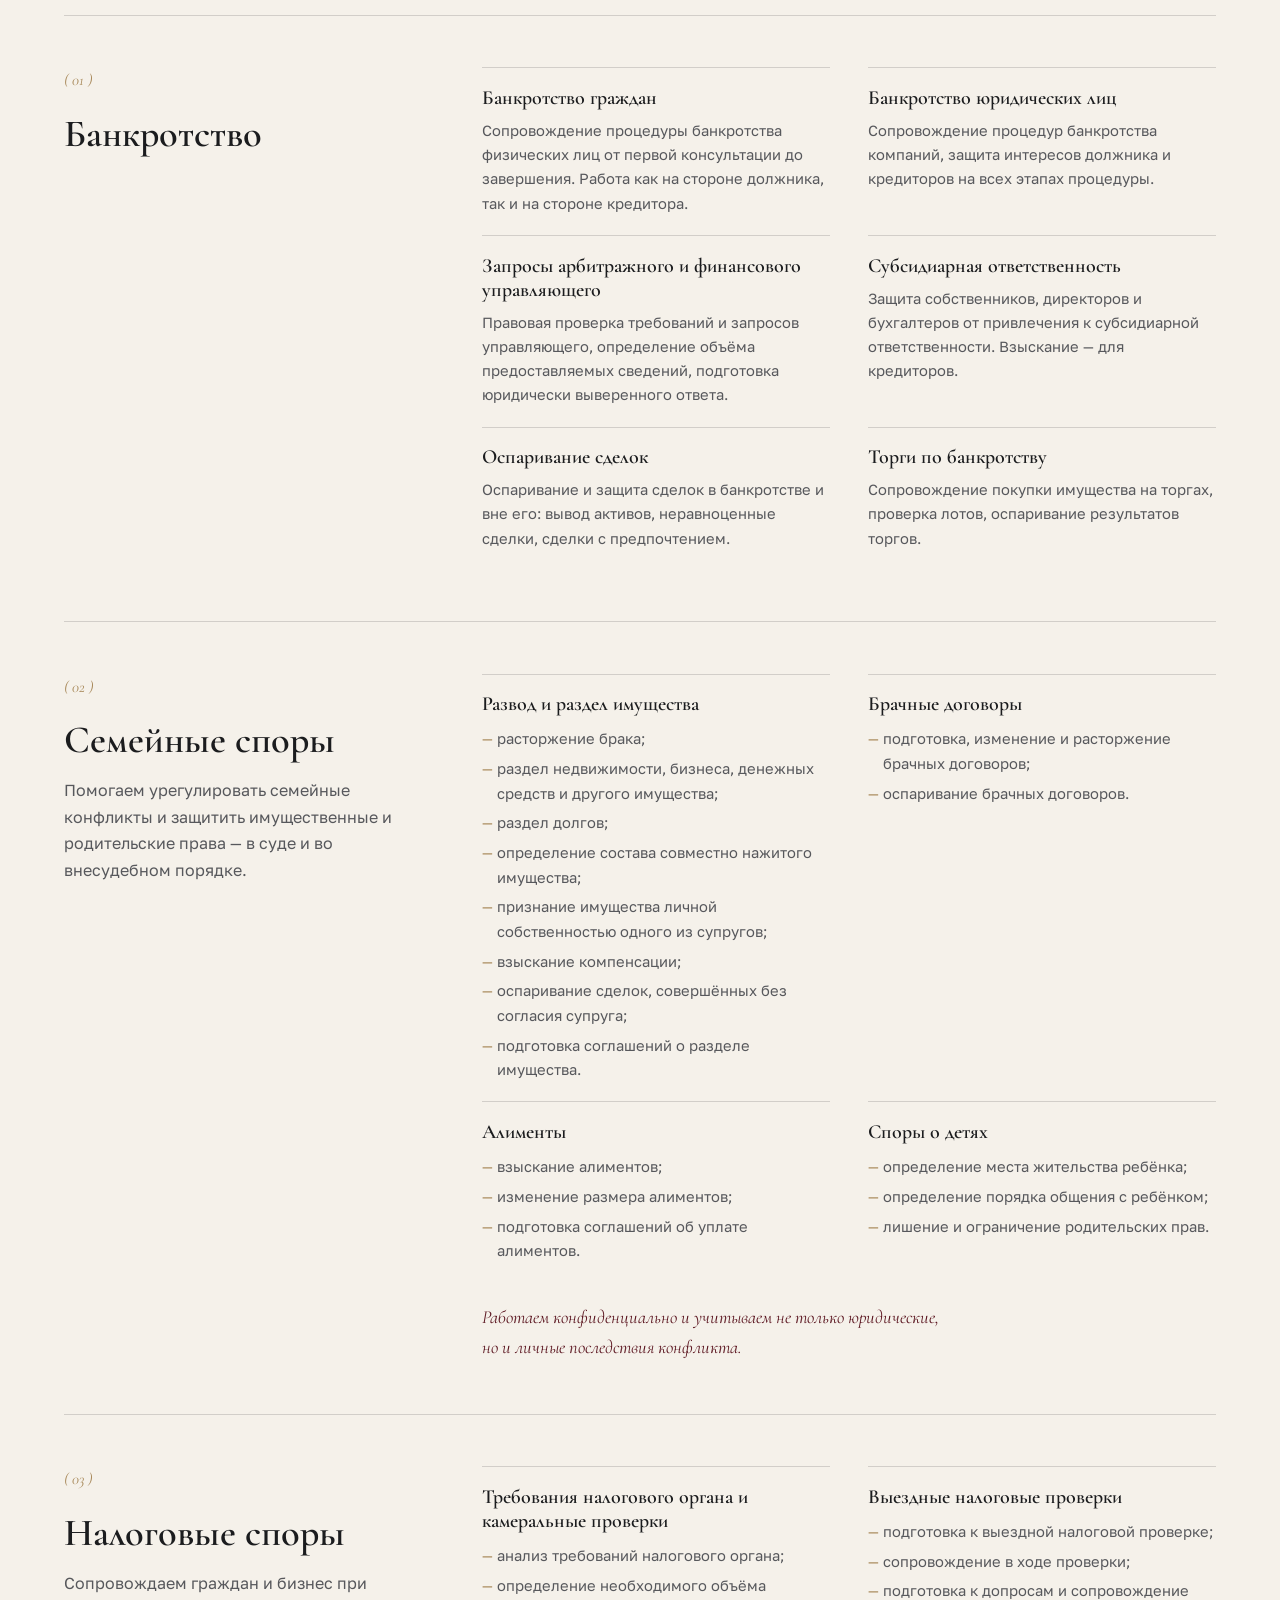
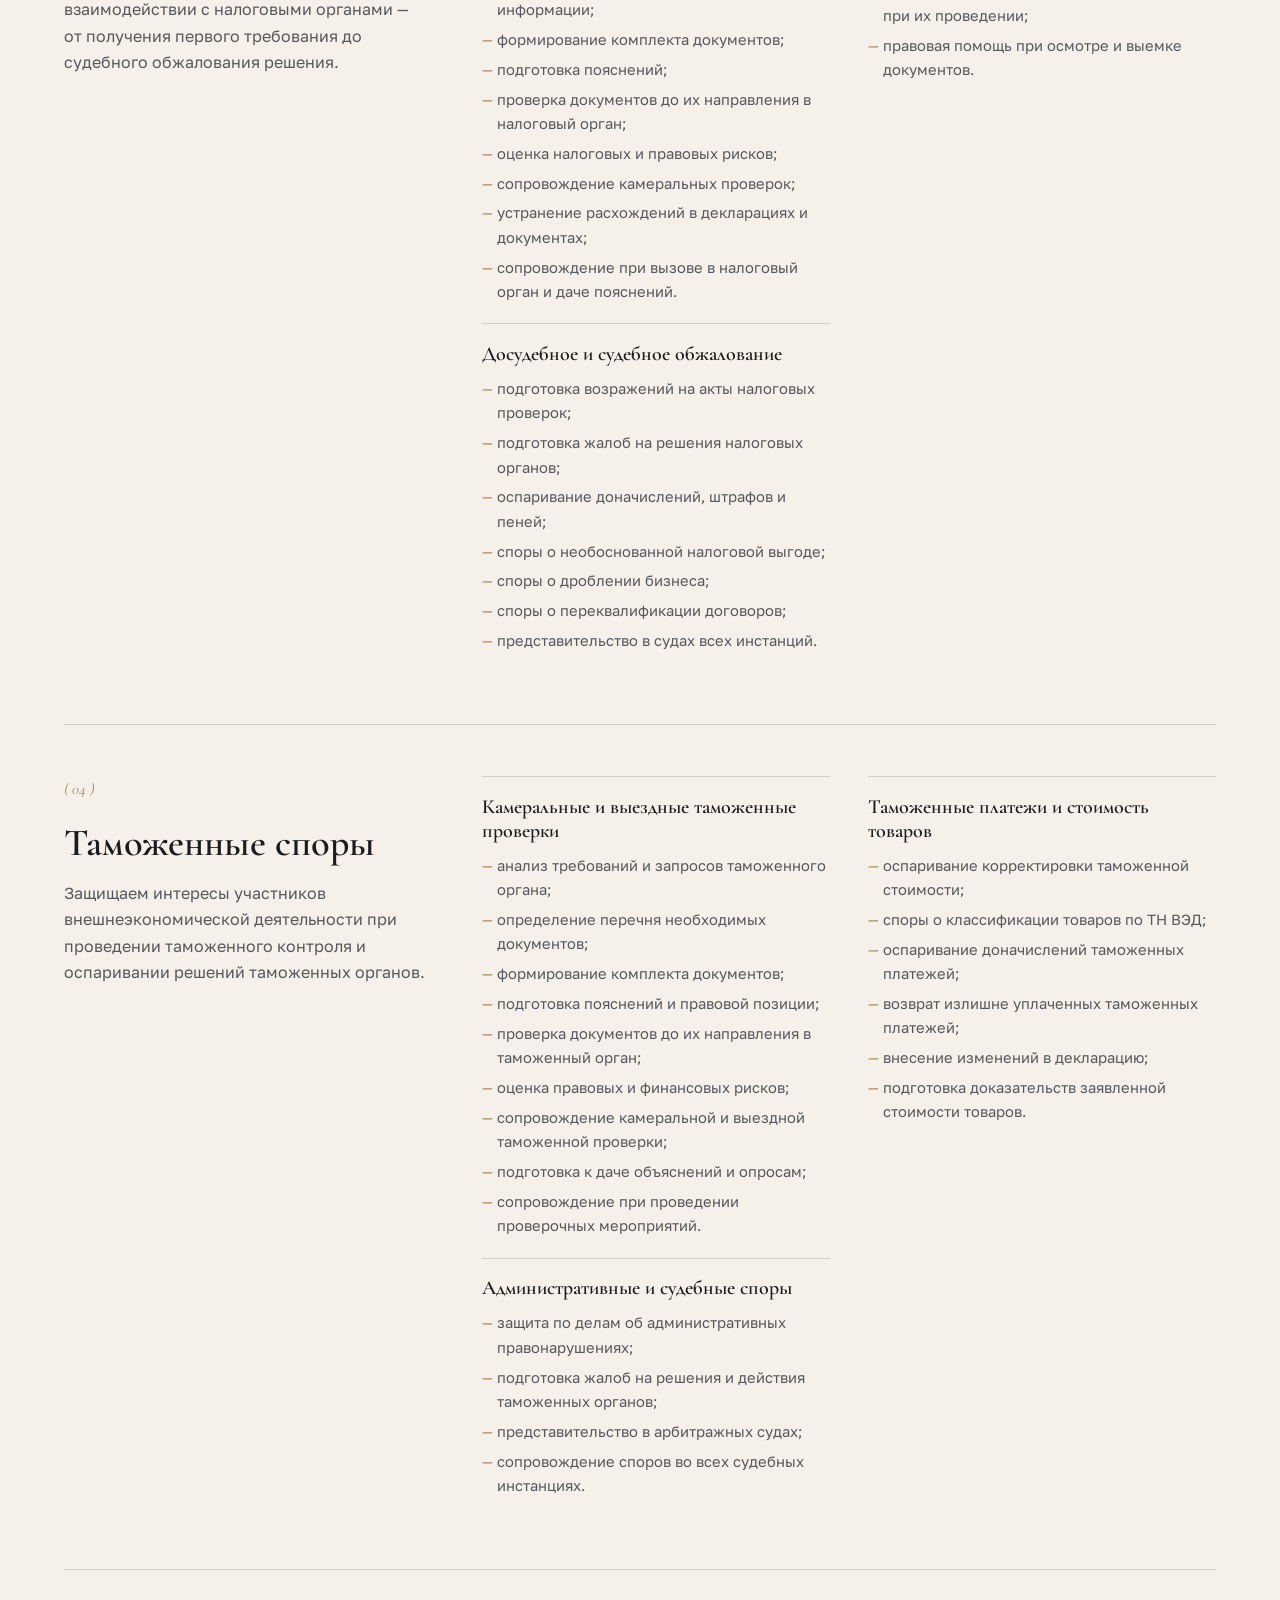
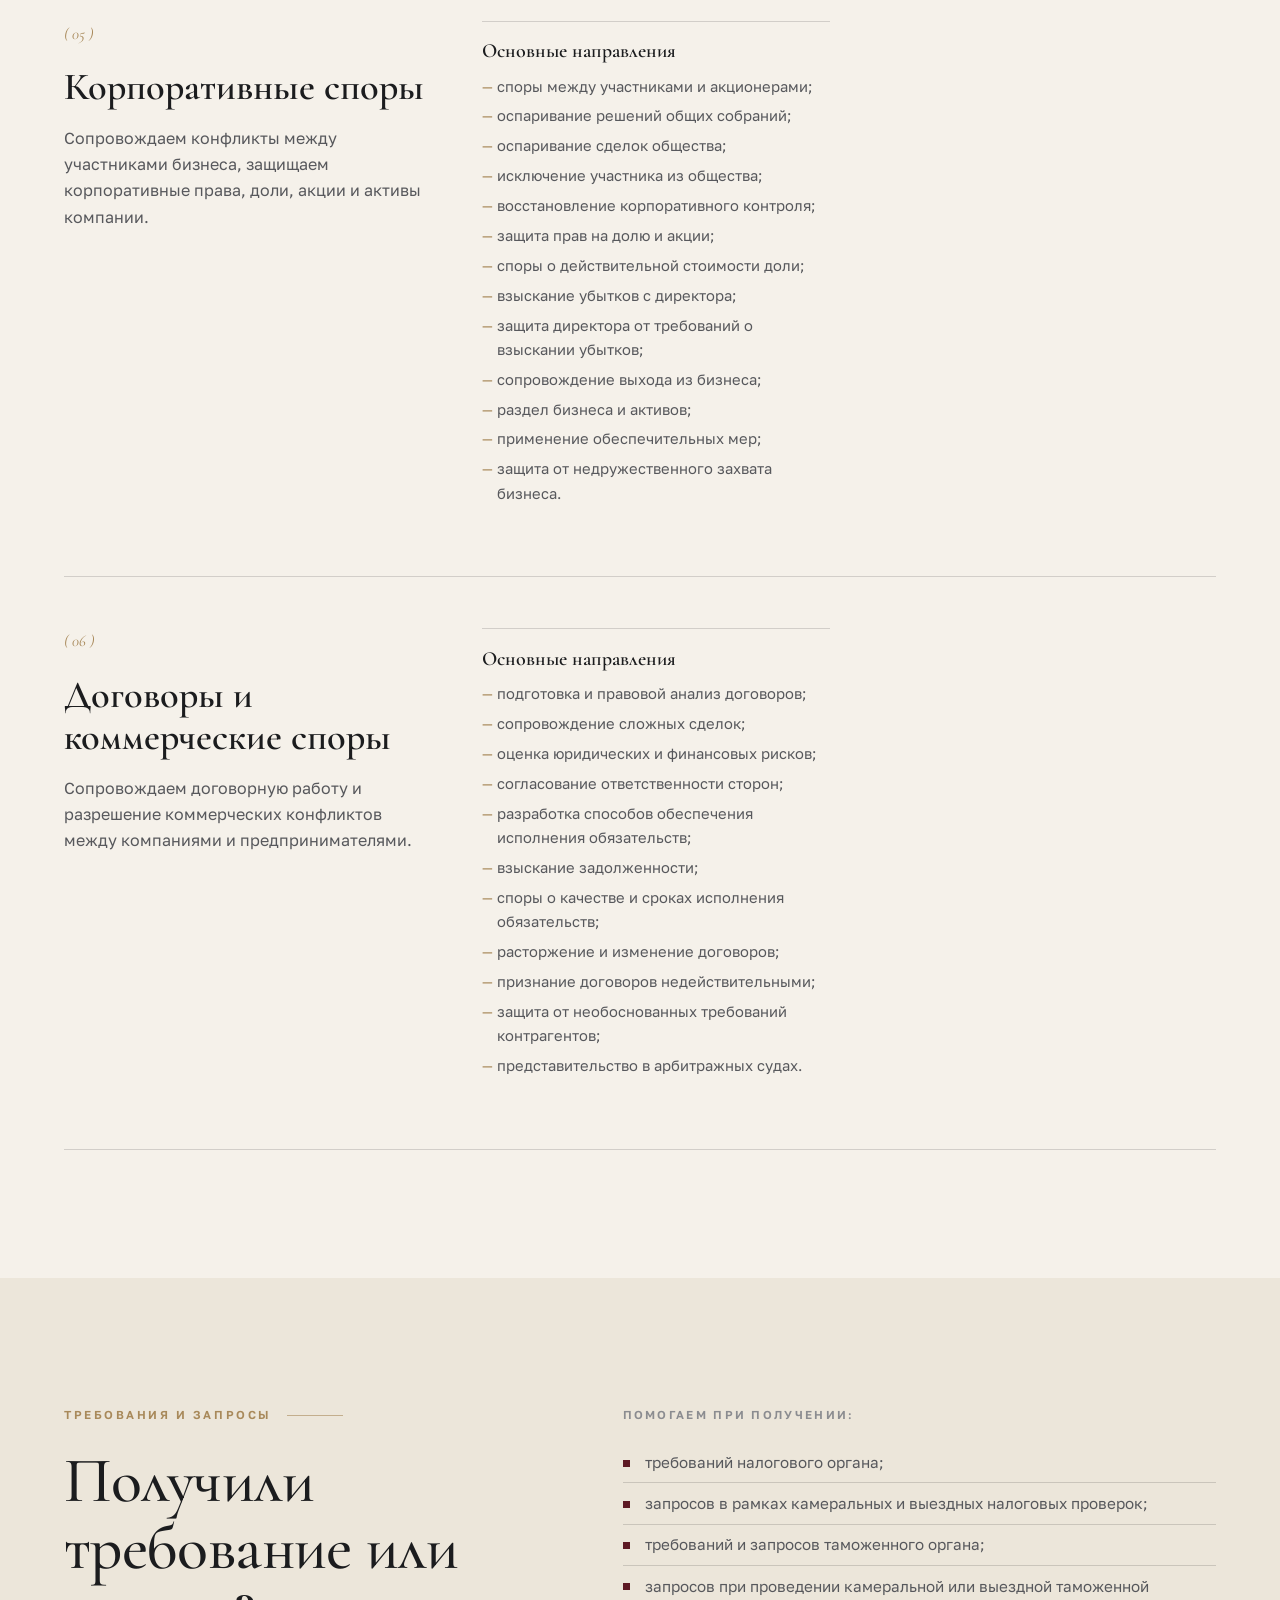
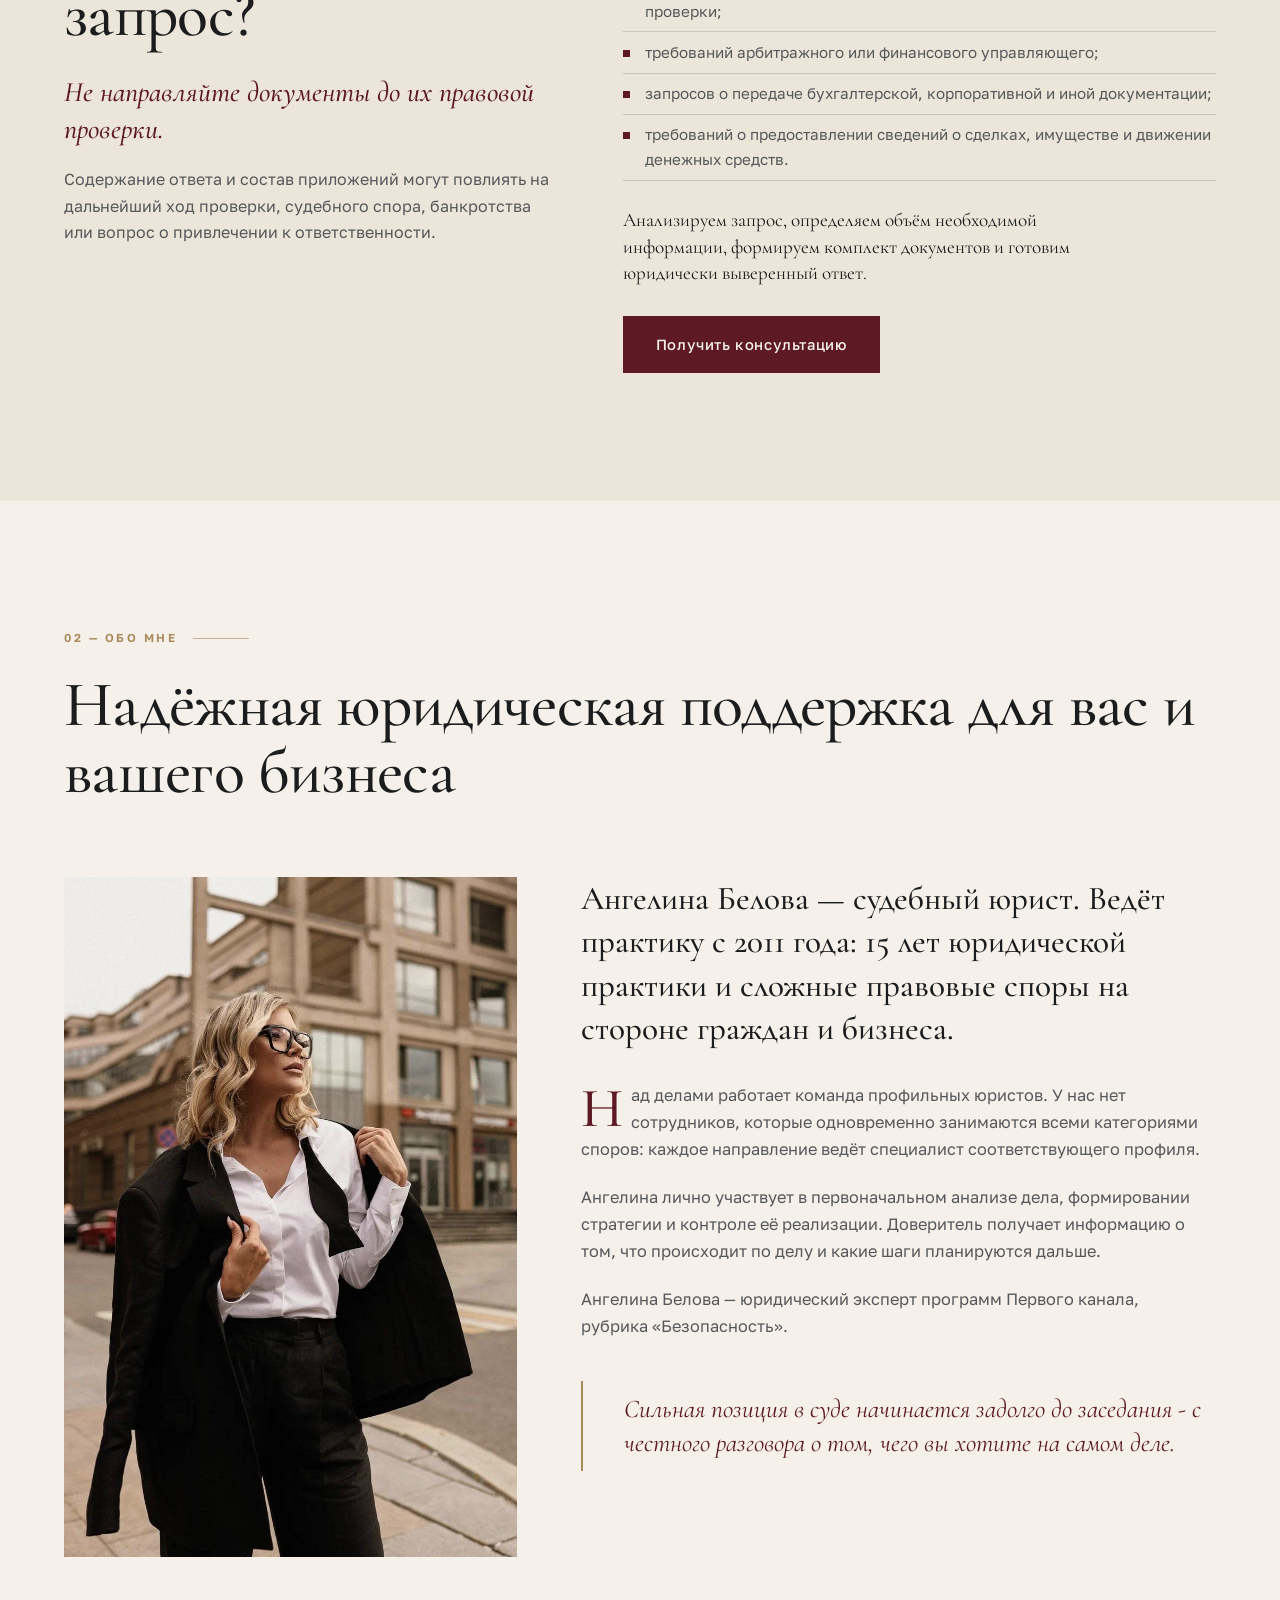
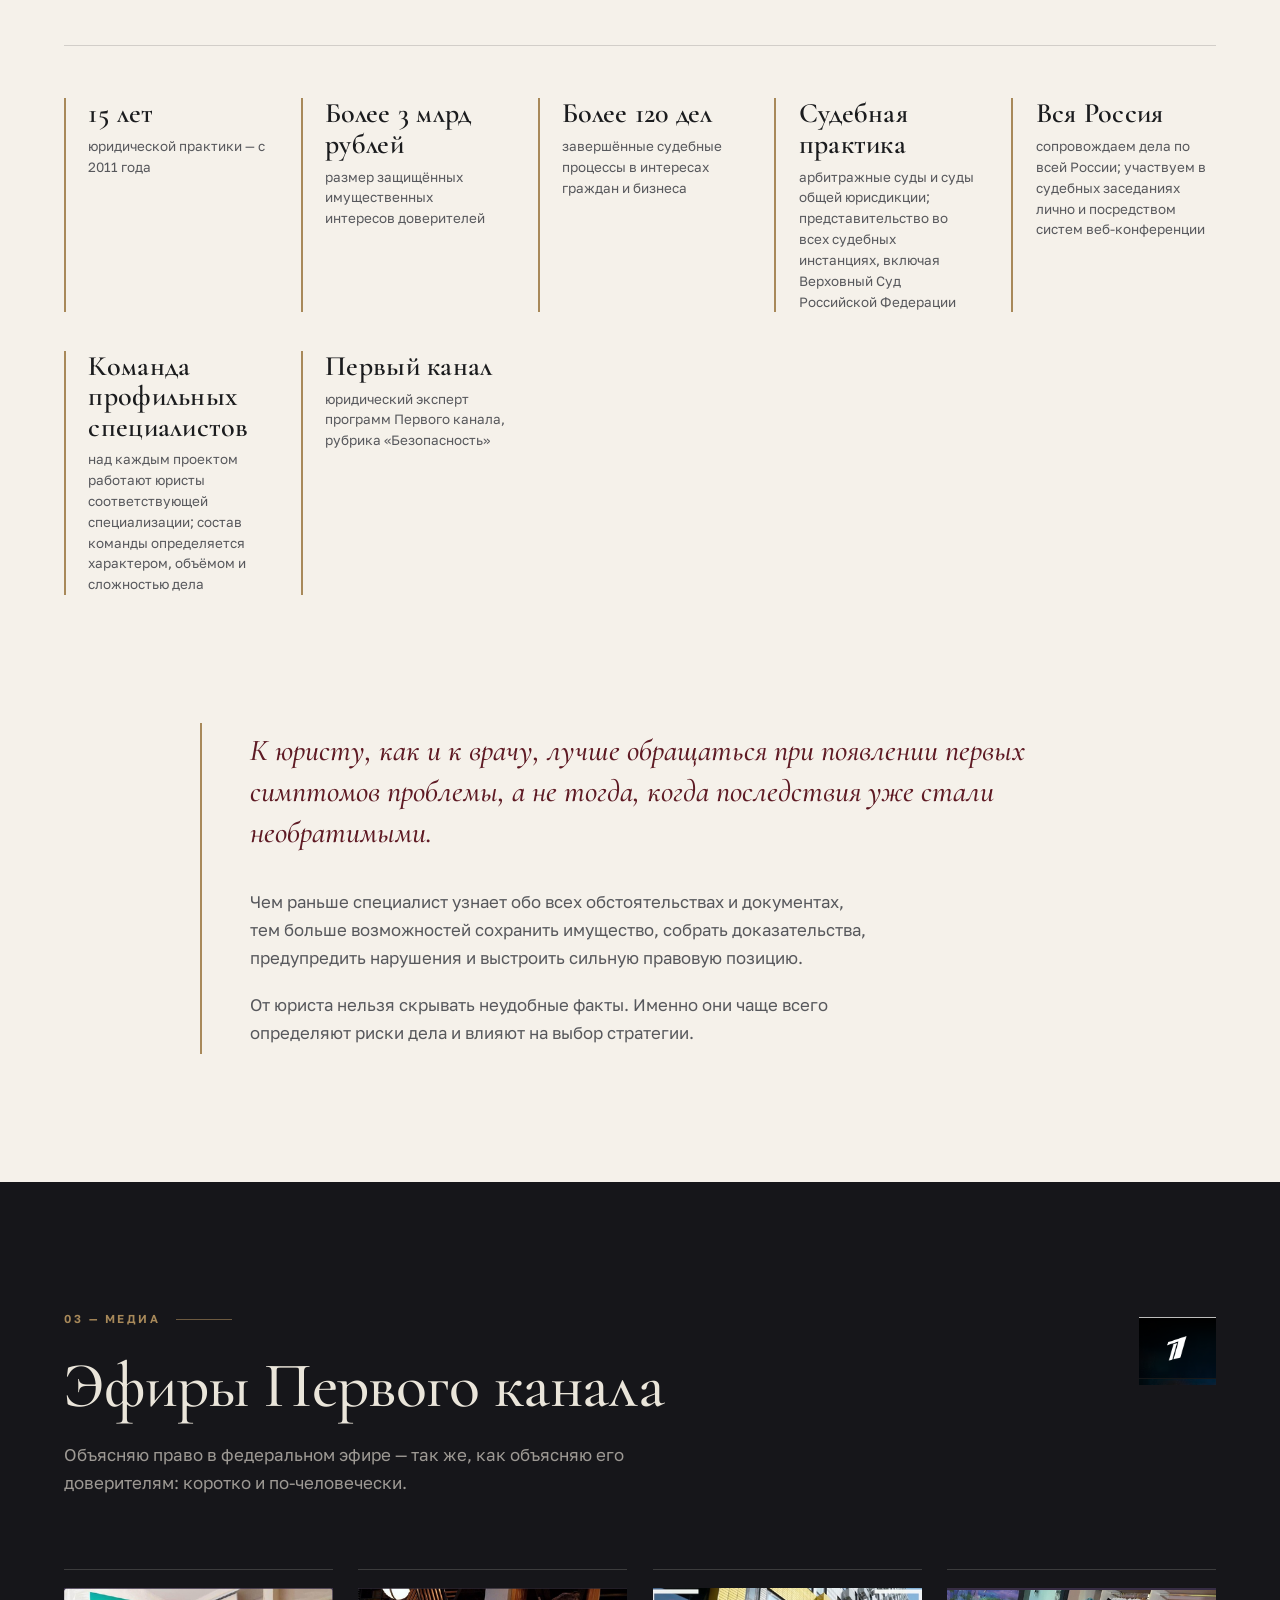
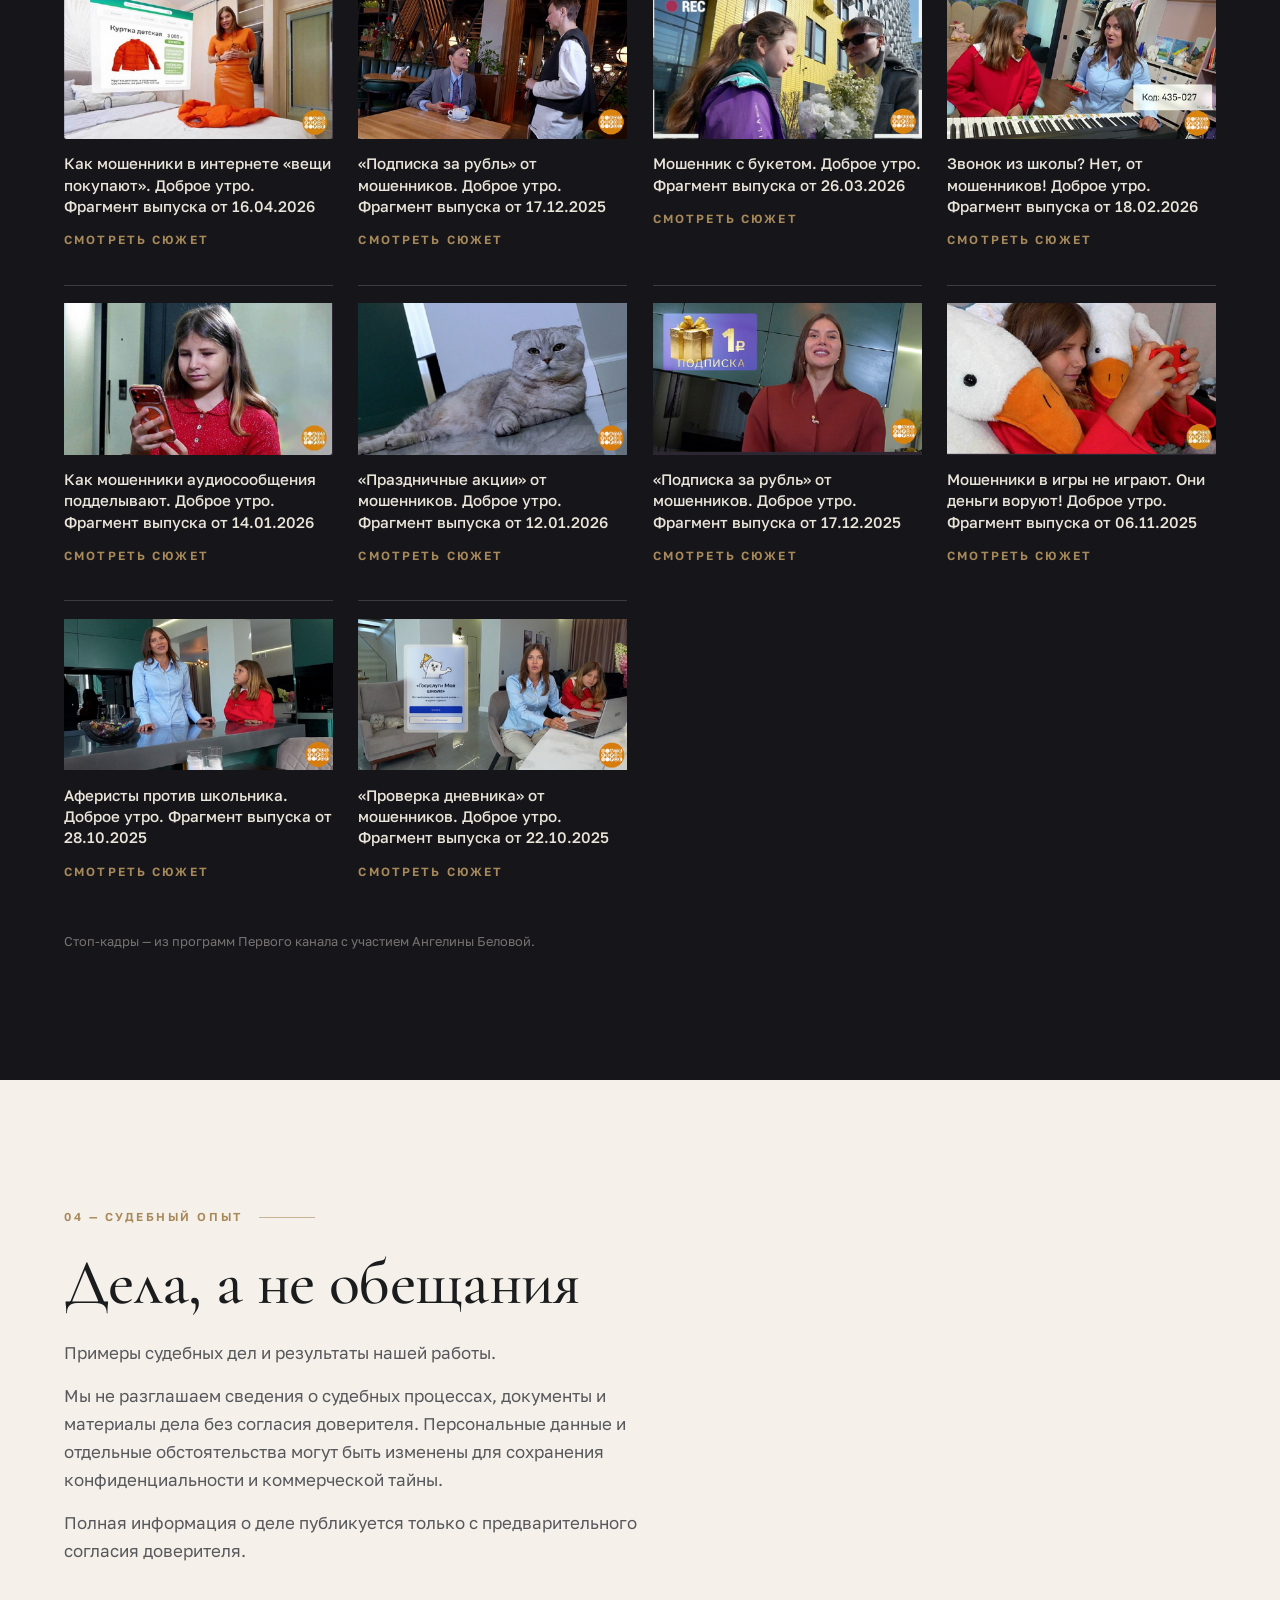
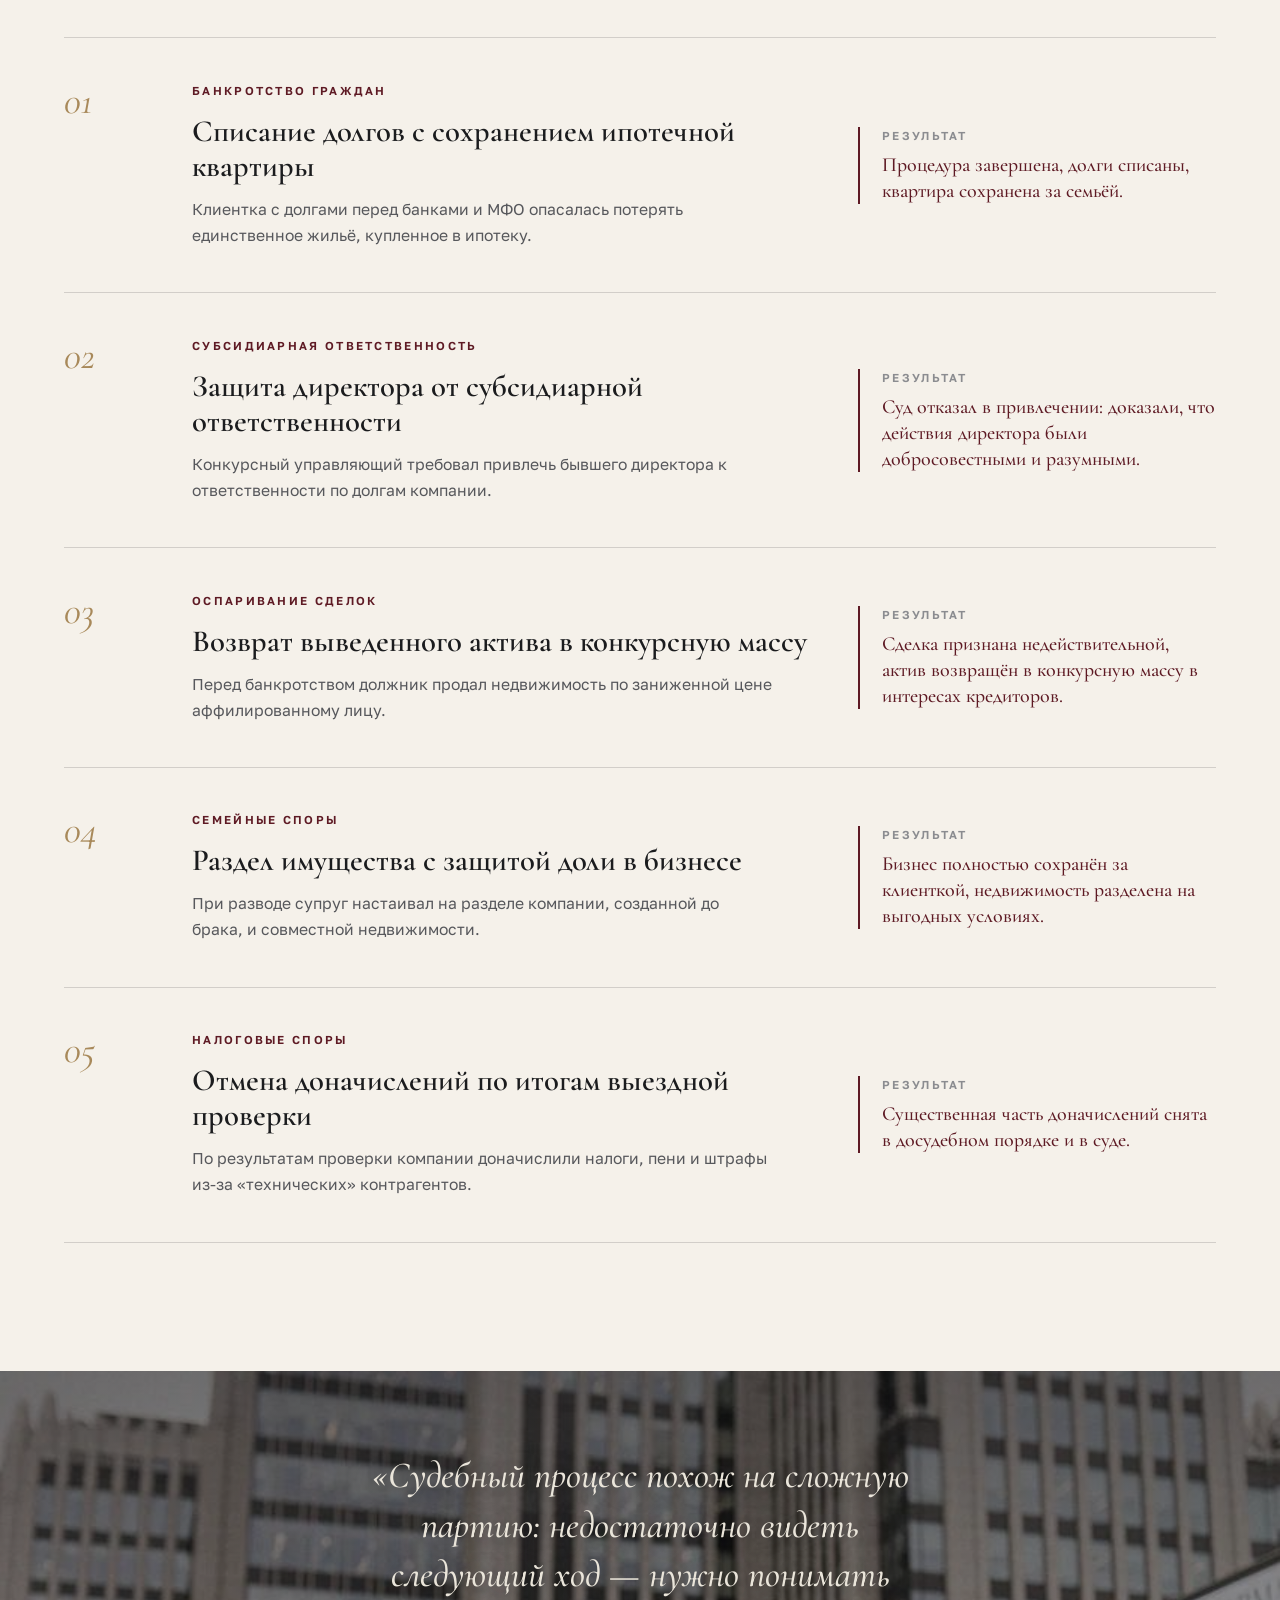
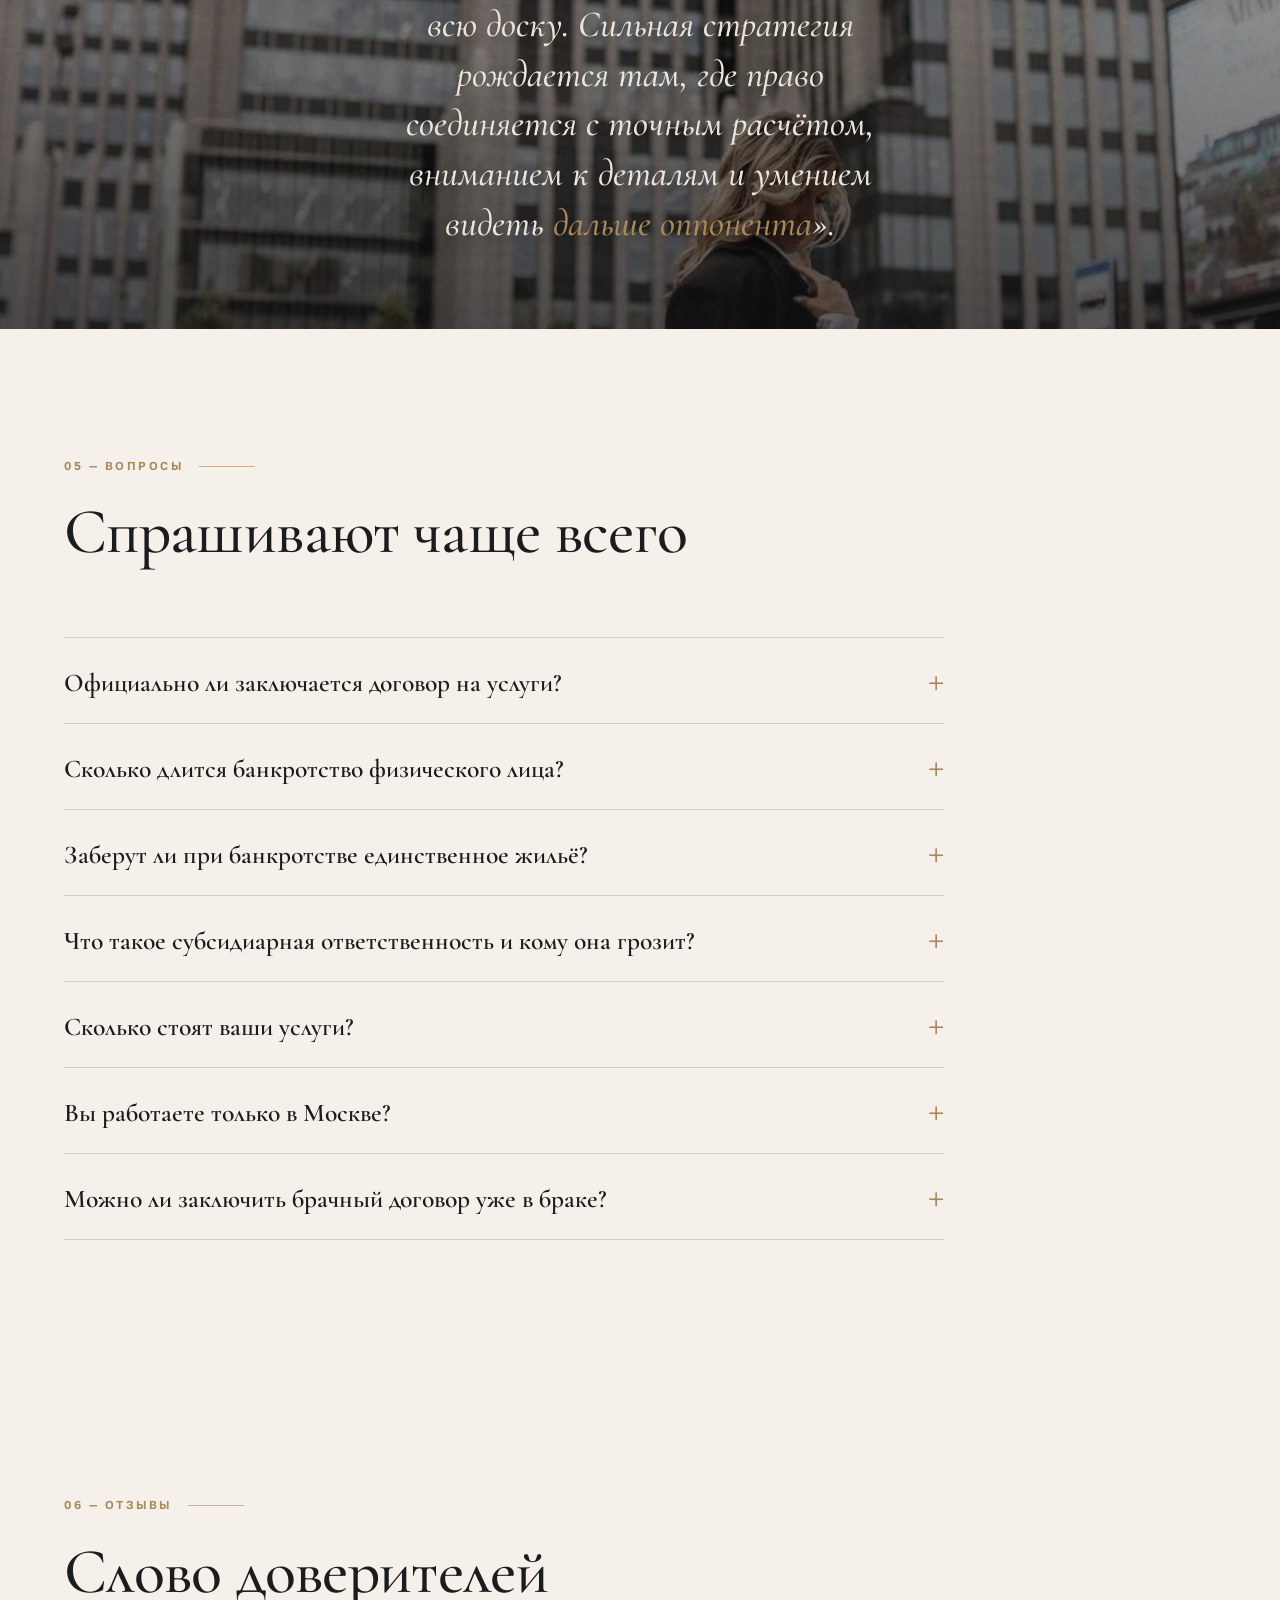
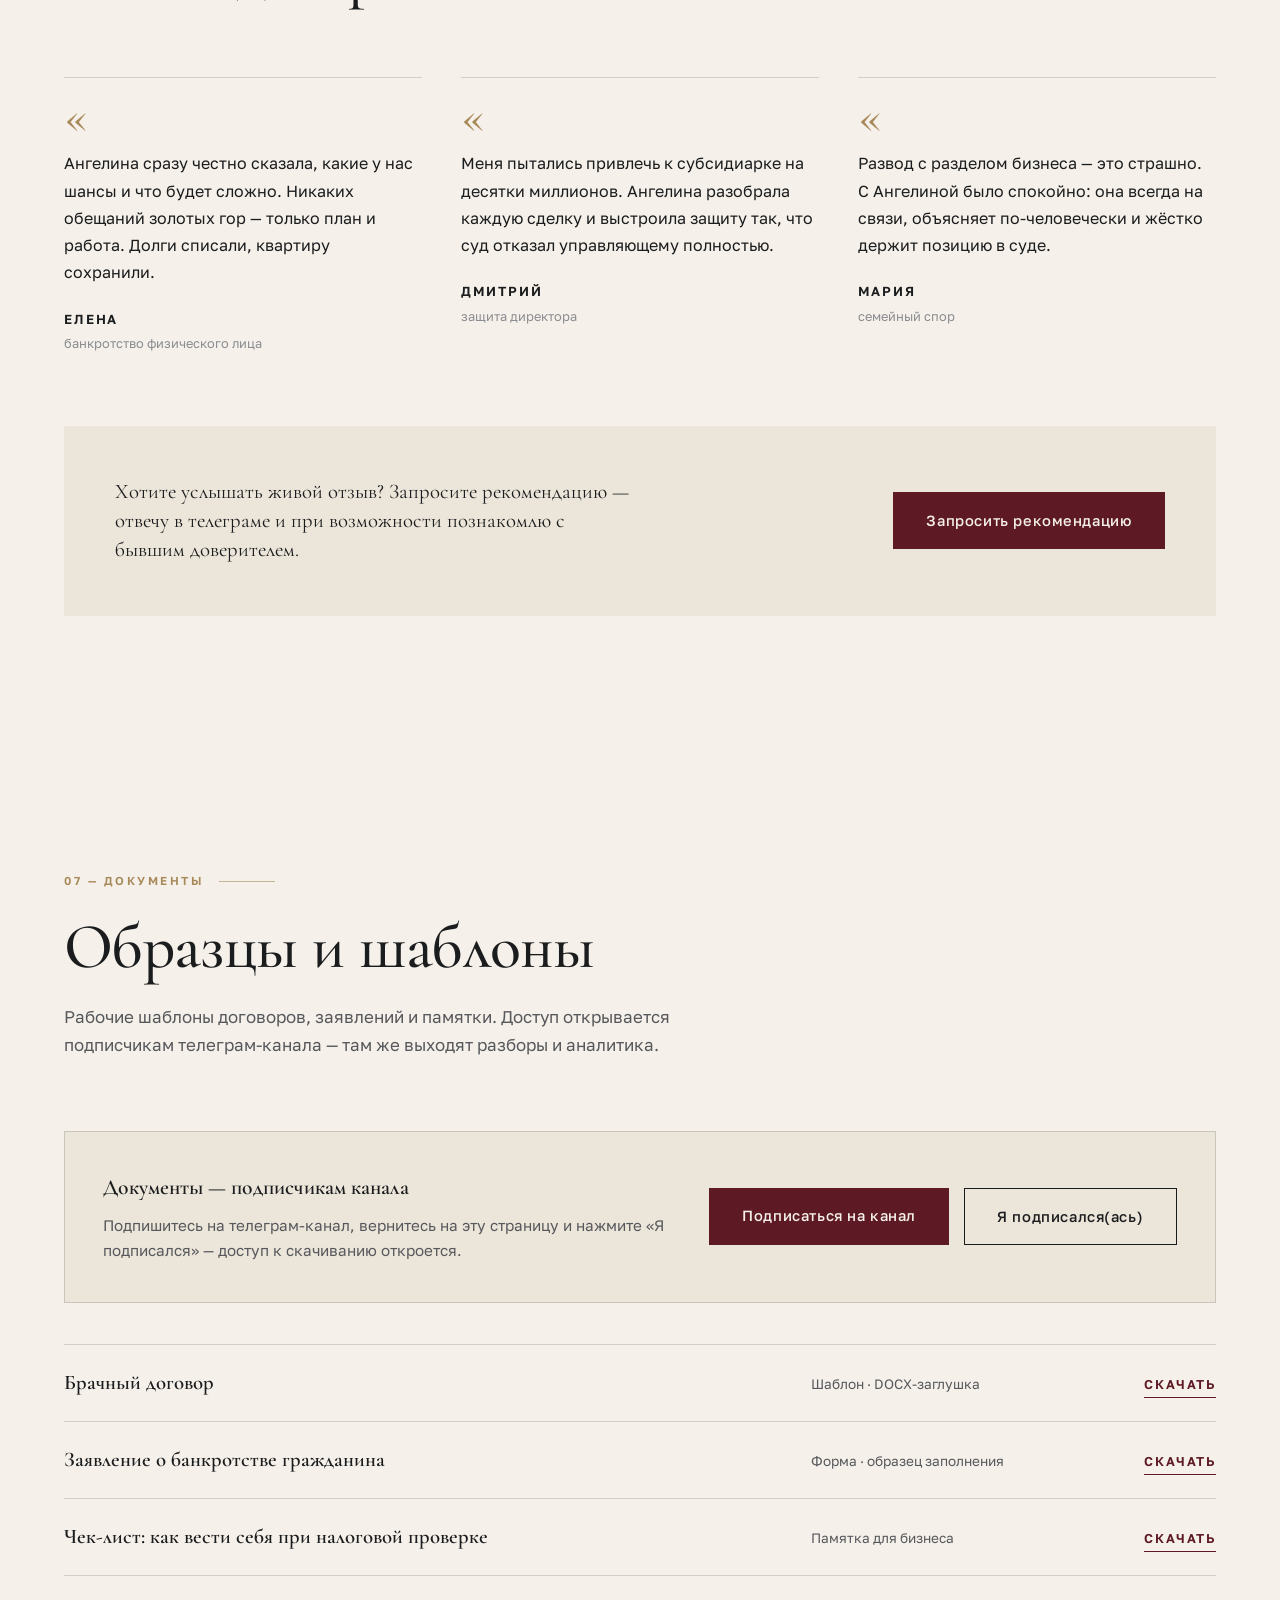
==== commit 9a495a37: "Fix review issues after Lina site update" ====
--- a/index.html
+++ b/index.html
@@ -100,7 +100,7 @@
     <section class="hero">
       <div class="hero-grid">
         <div class="hero-text">
-          <p class="hero-kicker" data-bind="hero.note">Юрист · Москва</p>
+          <p class="hero-kicker" data-bind="hero.note">ЮРИСТ · МОСКВА</p>
           <h1>
             <span class="hero-manifesto" data-bind="hero.manifesto">Сложные дела требуют точной стратегии</span>
           </h1>
--- a/css/style.css
+++ b/css/style.css
@@ -447,6 +447,12 @@
   line-height: 1.1;
 }
 
+.practice-intro {
+  margin: 1rem 0 0;
+  color: var(--ink-60);
+  max-width: 42ch;
+}
+
 .practice-subs {
   display: grid;
   grid-template-columns: repeat(2, 1fr);
@@ -483,6 +489,38 @@
   font-size: .92rem;
   color: var(--ink-60);
   max-width: 52ch;
+}
+
+.practice-points {
+  margin: .7rem 0 0;
+  padding: 0;
+  list-style: none;
+  font-size: .92rem;
+  color: var(--ink-60);
+}
+
+.practice-points li {
+  position: relative;
+  padding-left: 1em;
+}
+
+.practice-points li + li { margin-top: .35rem; }
+
+.practice-points li::before {
+  content: "—";
+  position: absolute;
+  left: 0;
+  color: var(--gold);
+}
+
+.practice-outro {
+  grid-column: 1 / -1;
+  margin: 1.2rem 0 0;
+  font-family: var(--serif);
+  font-size: 1.15rem;
+  font-style: italic;
+  color: var(--wine);
+  max-width: 58ch;
 }
 
 .practice-mark {
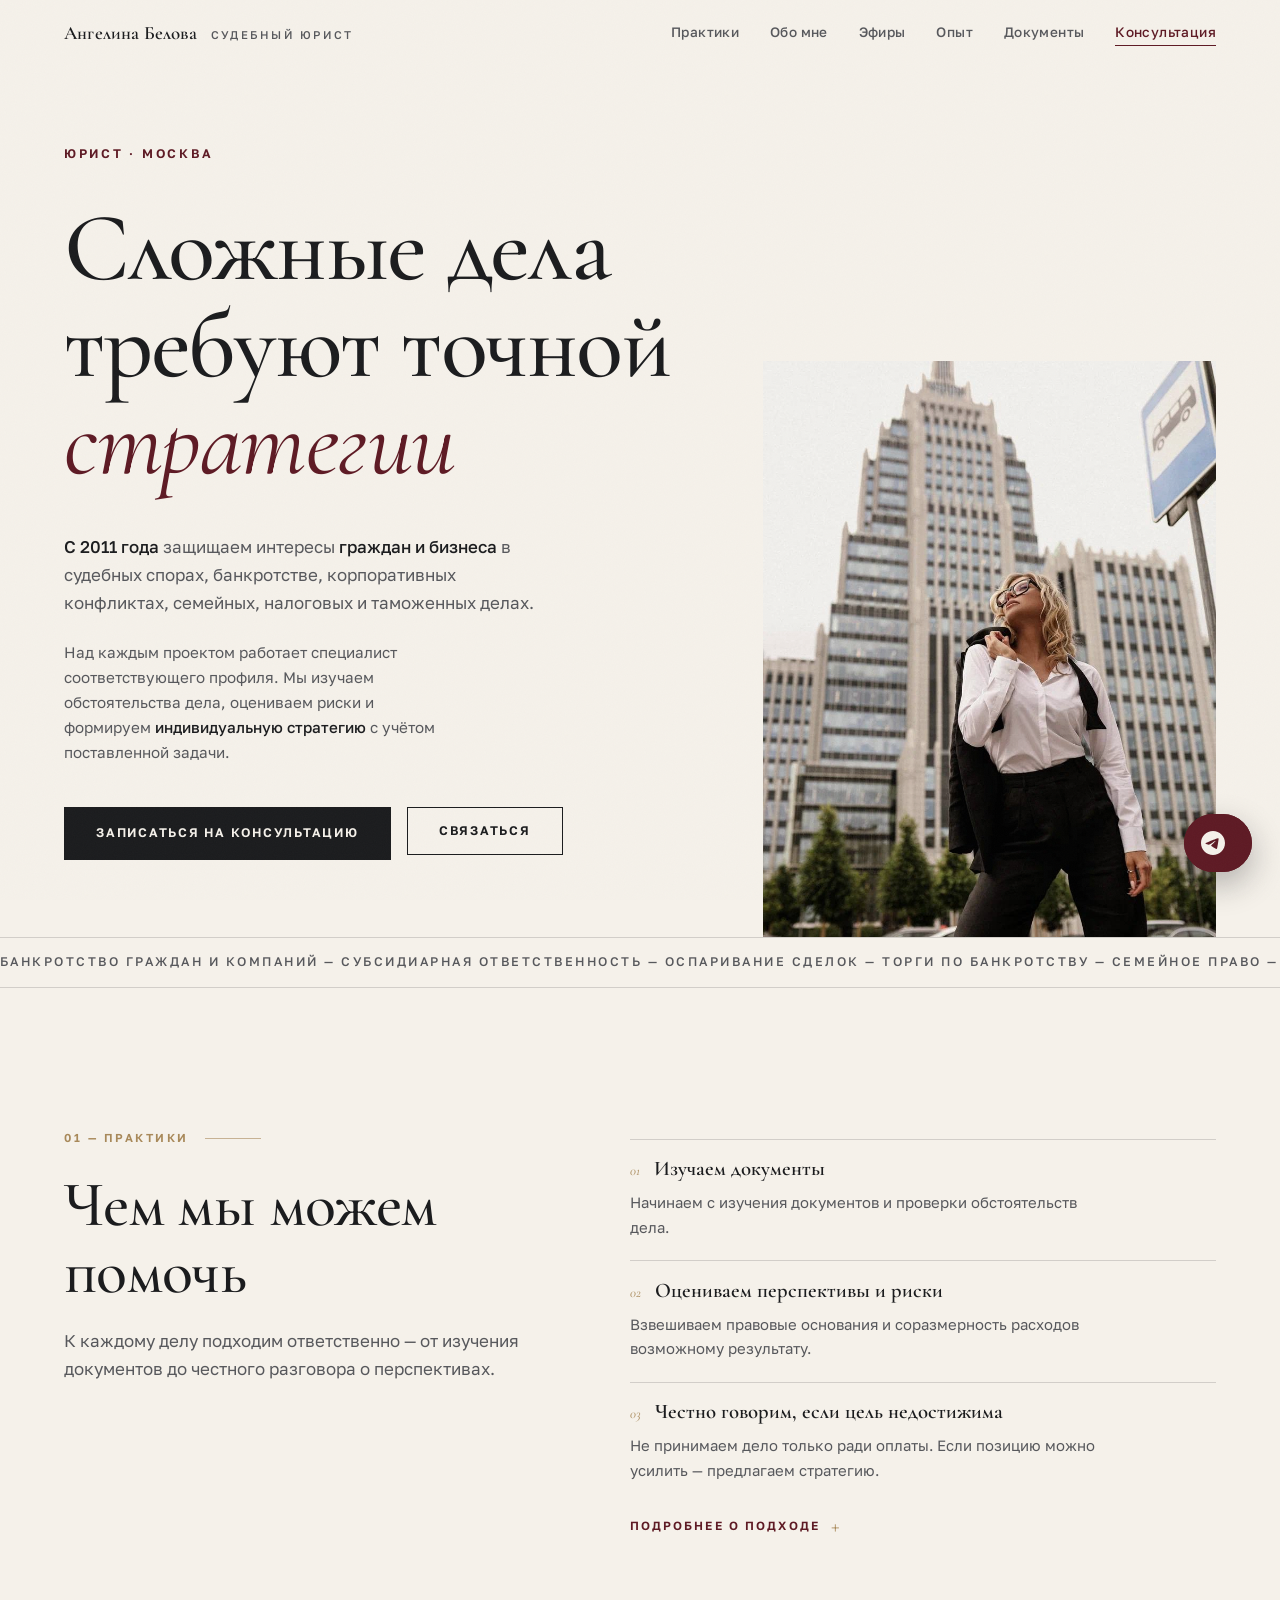
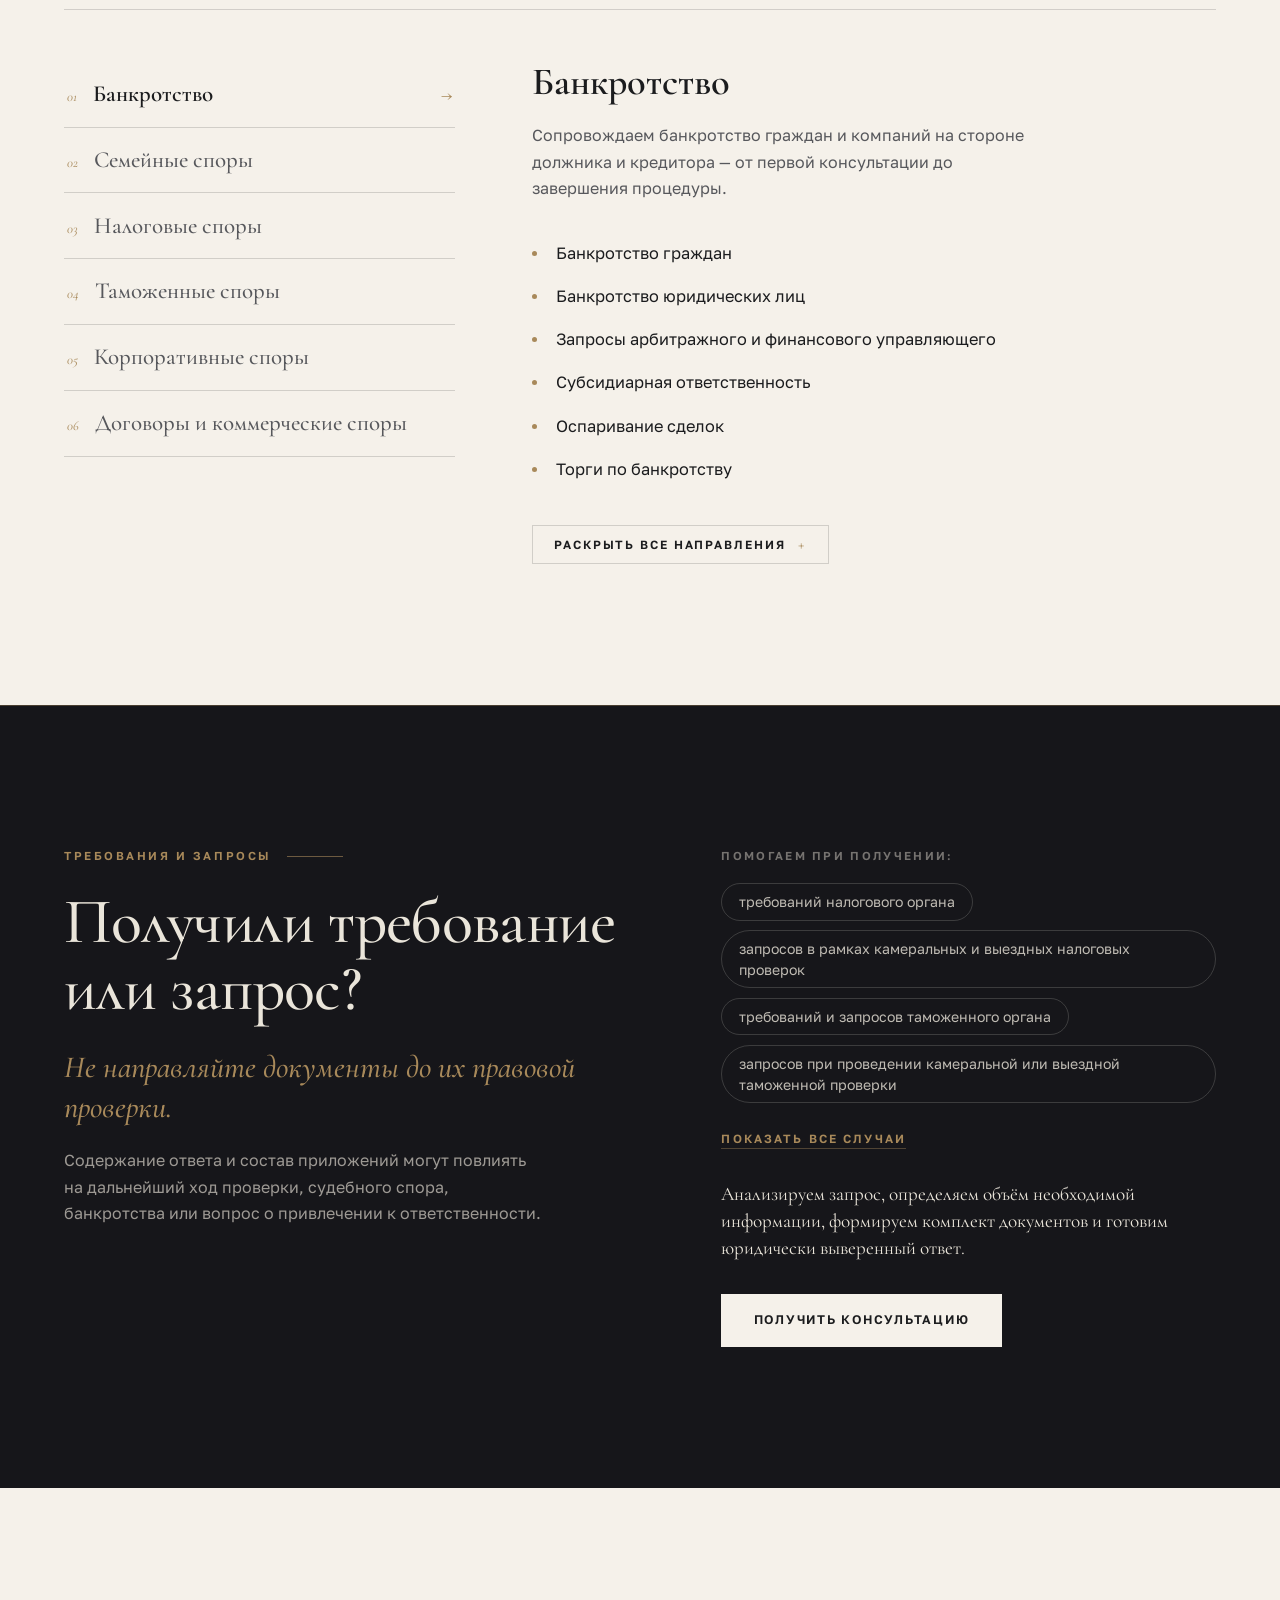
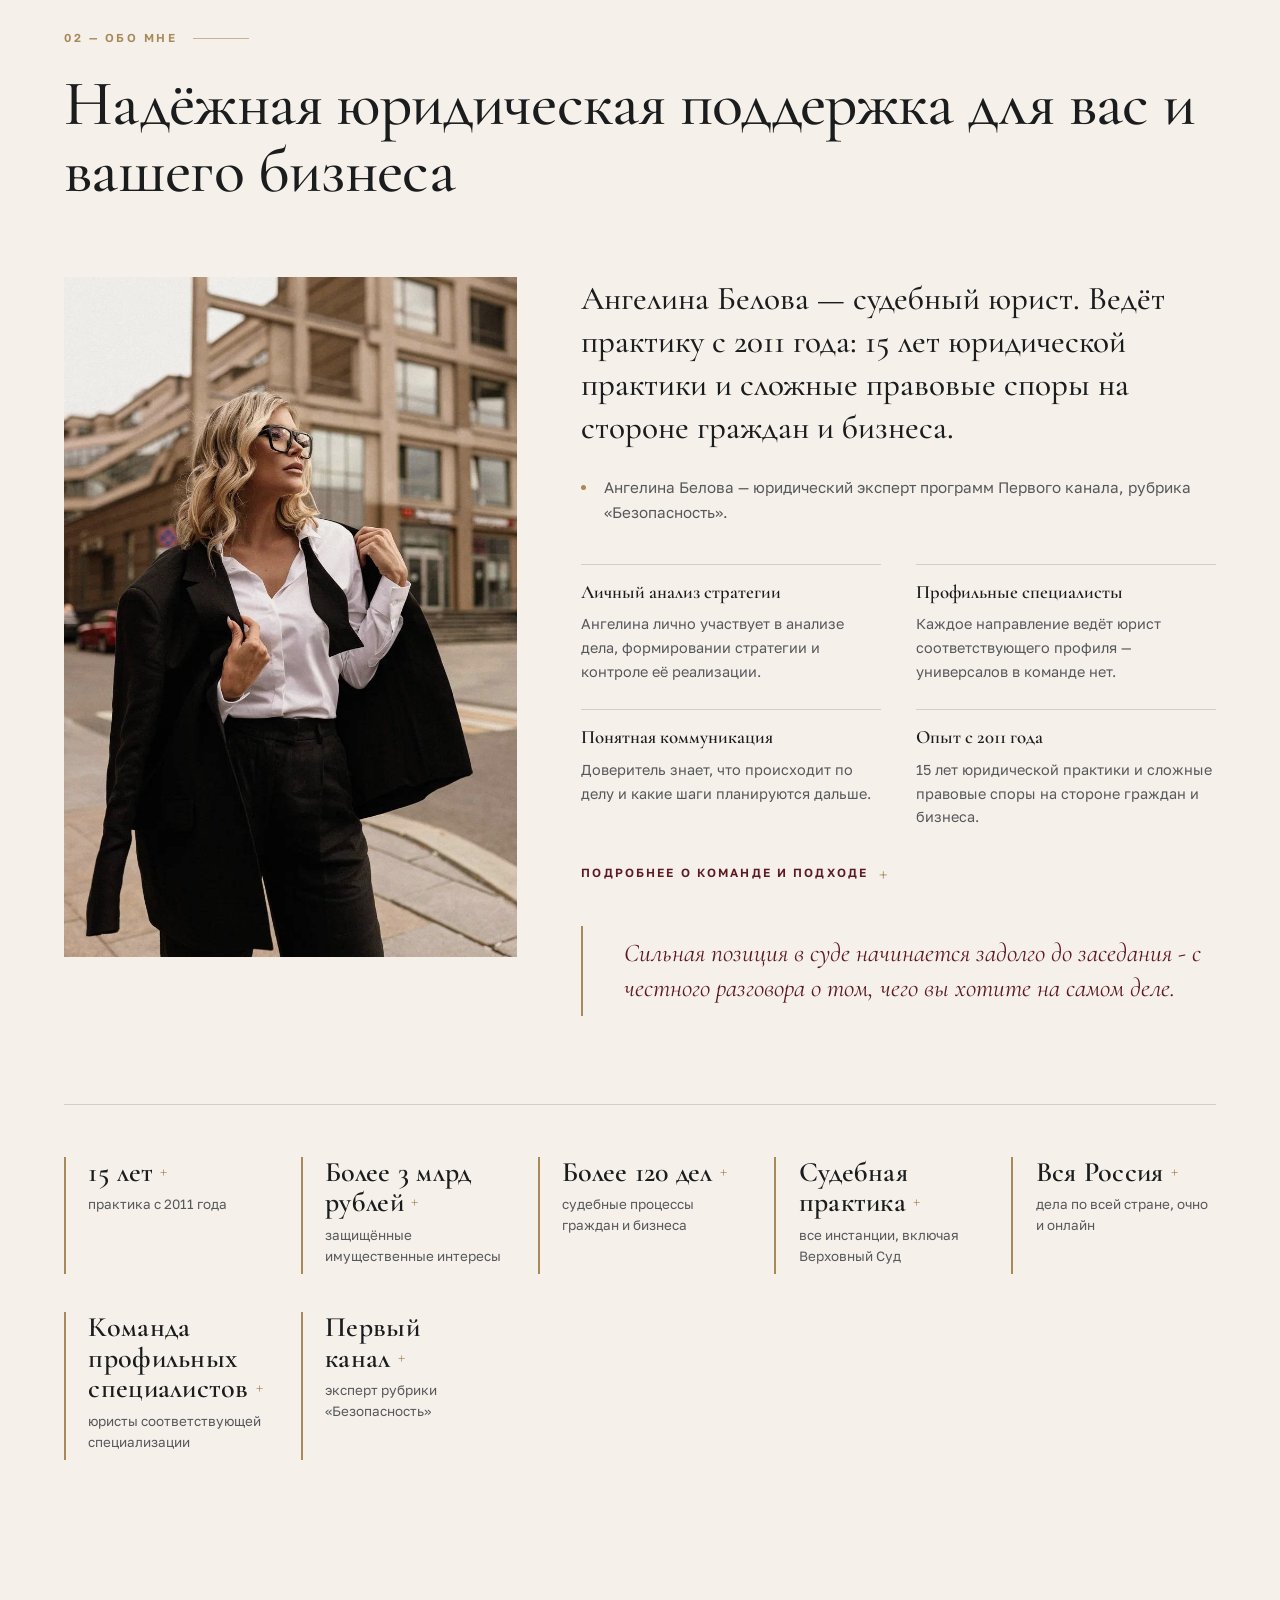
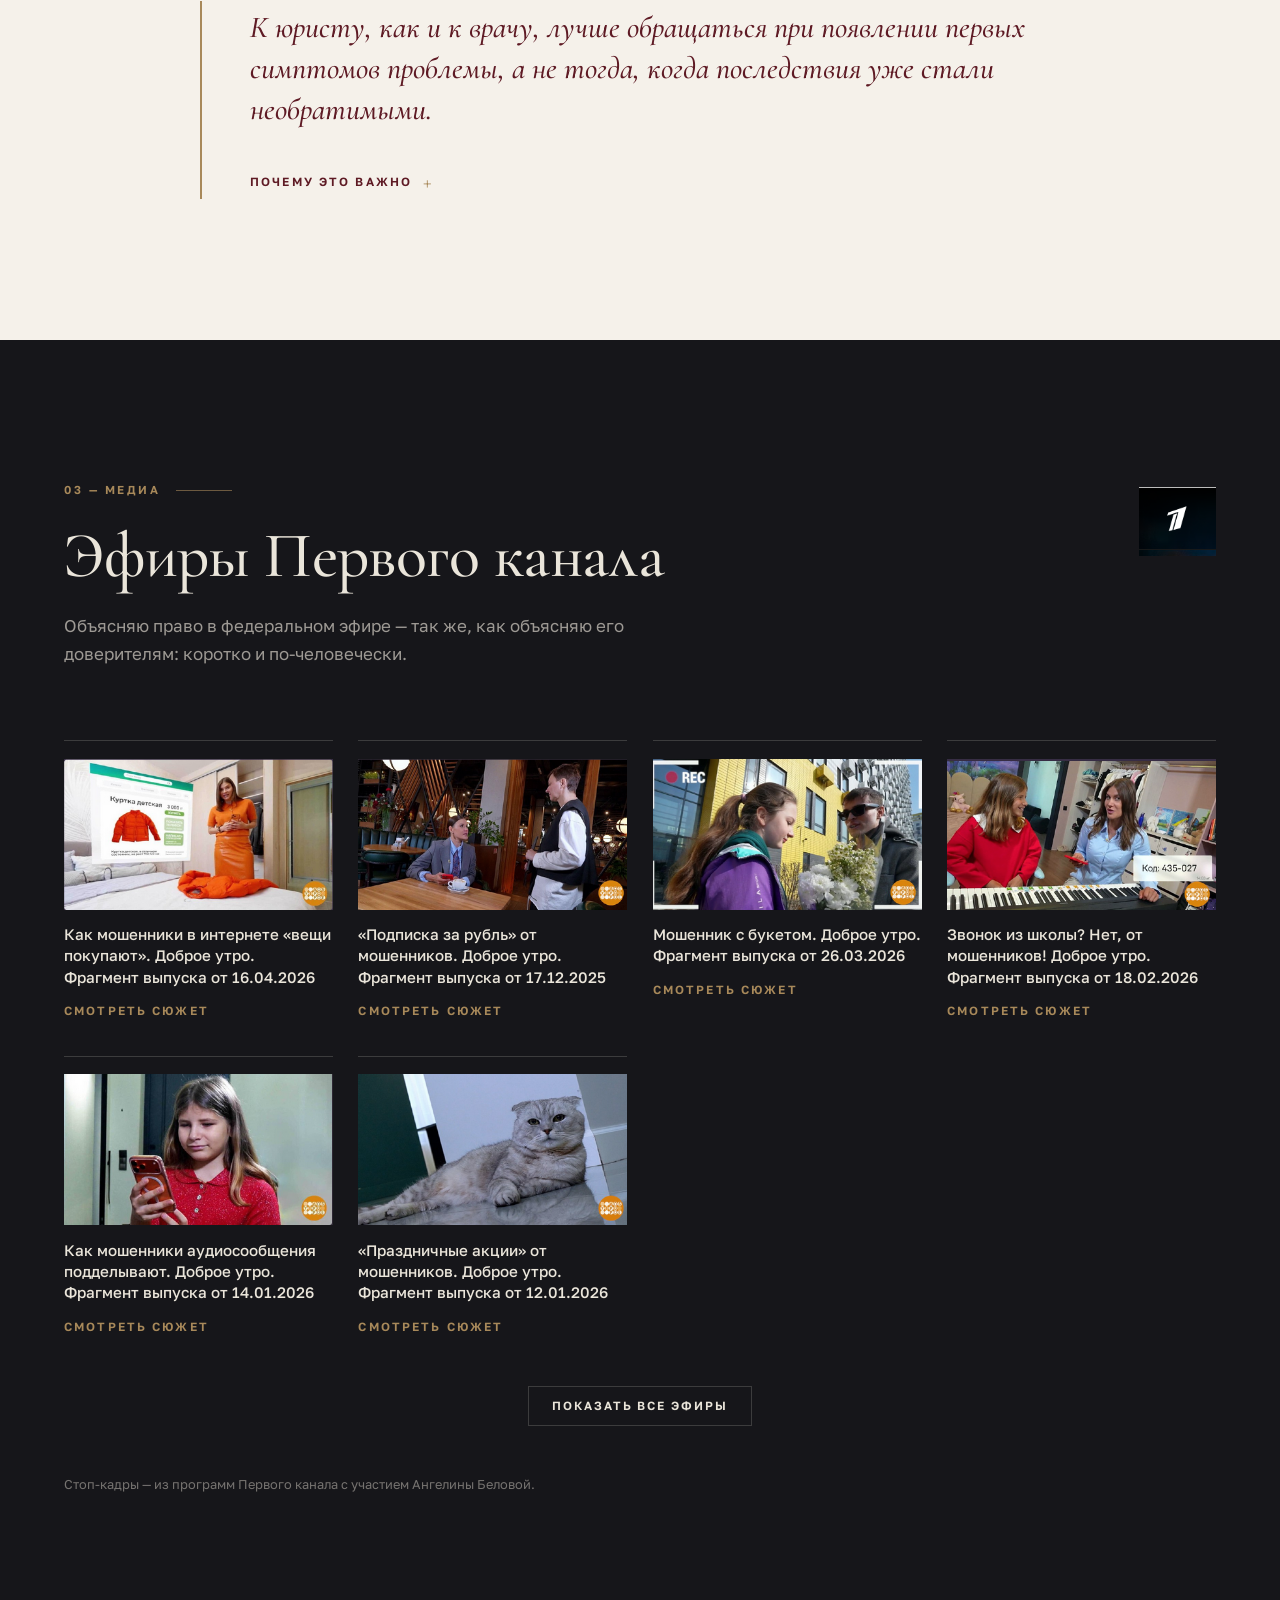
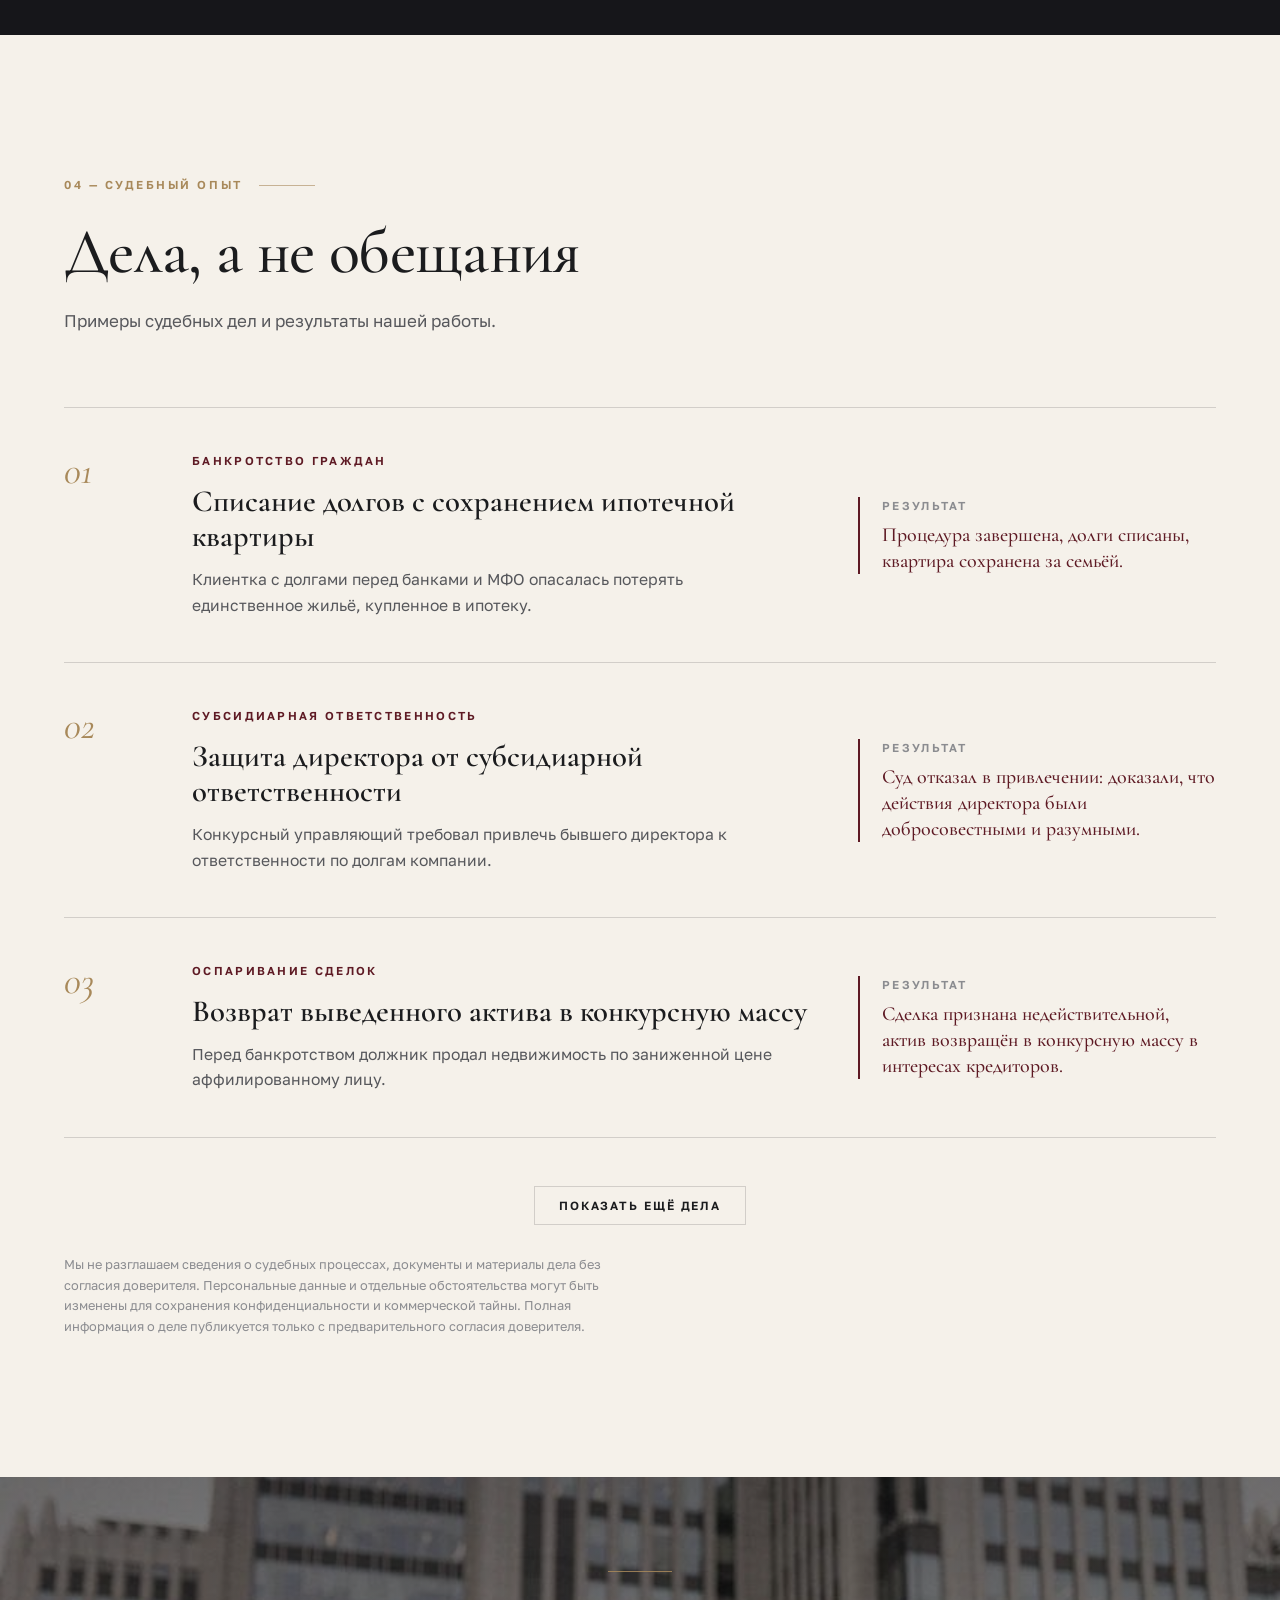
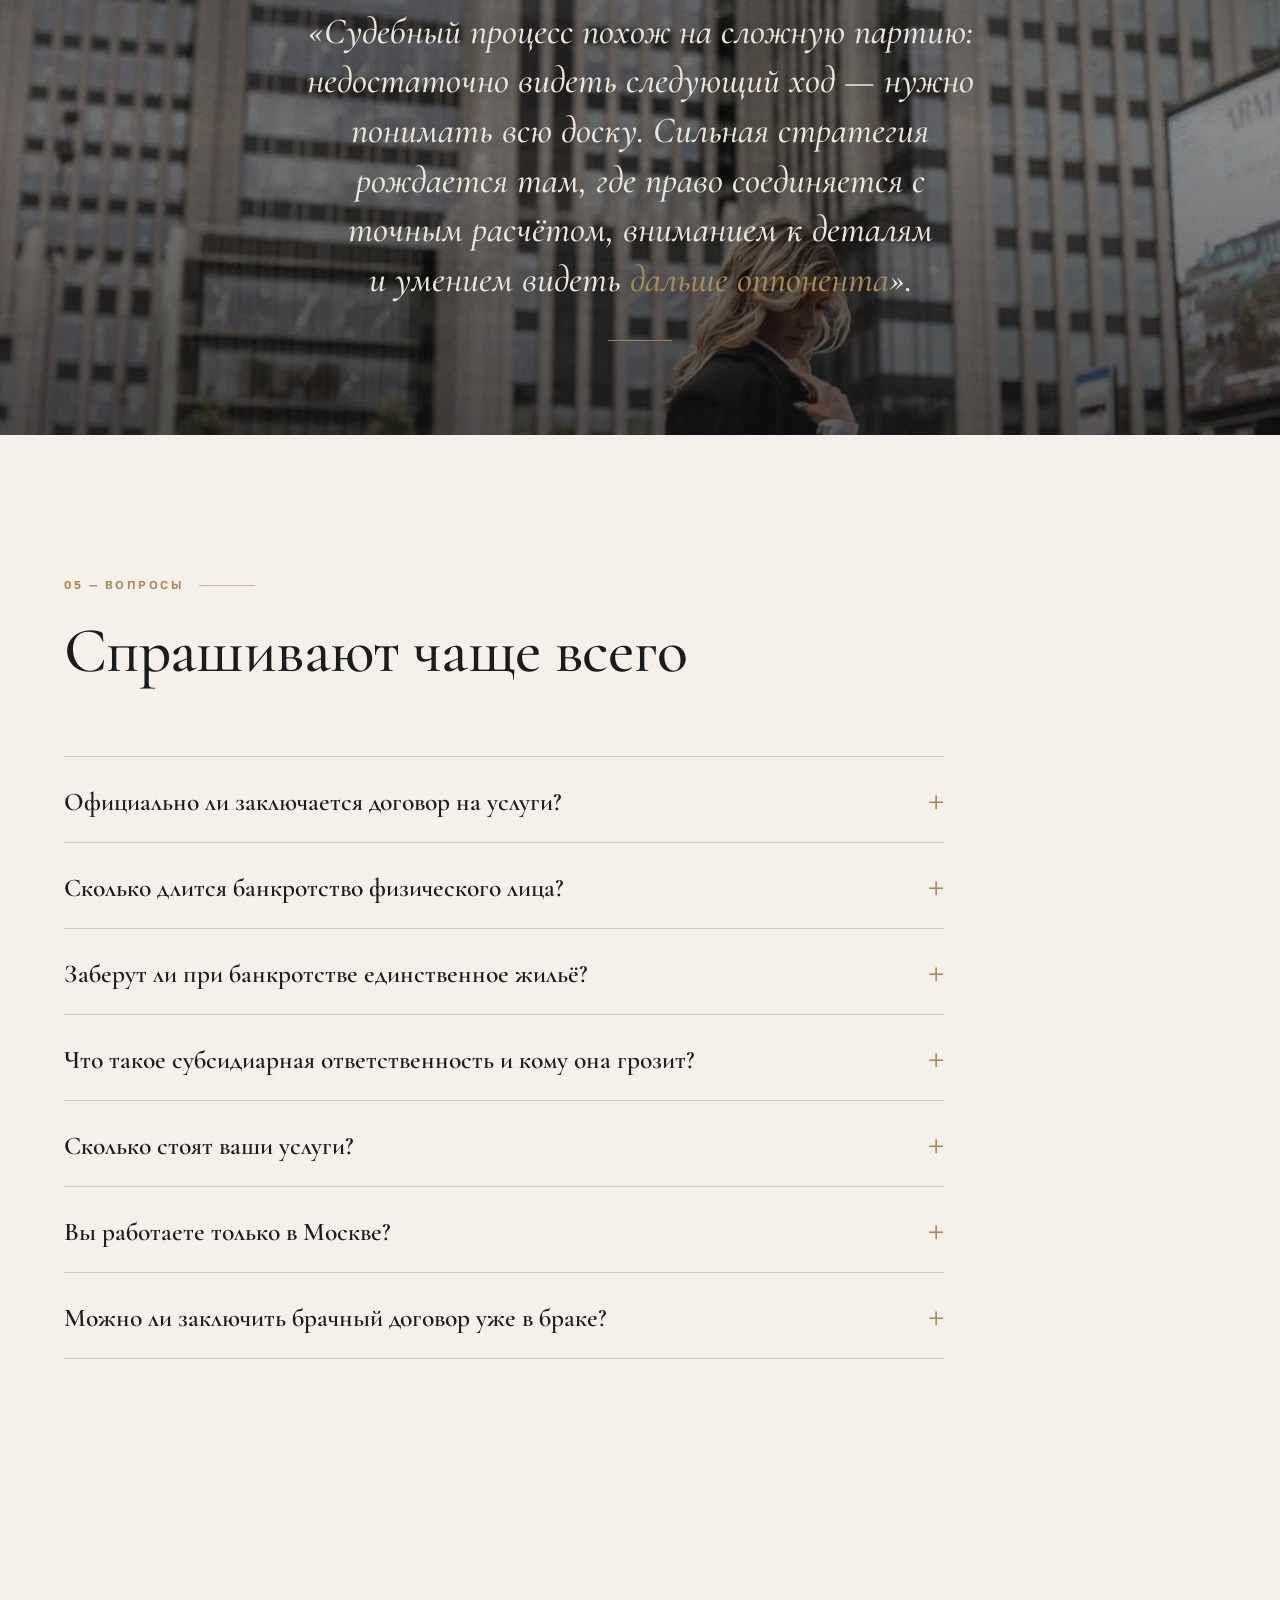
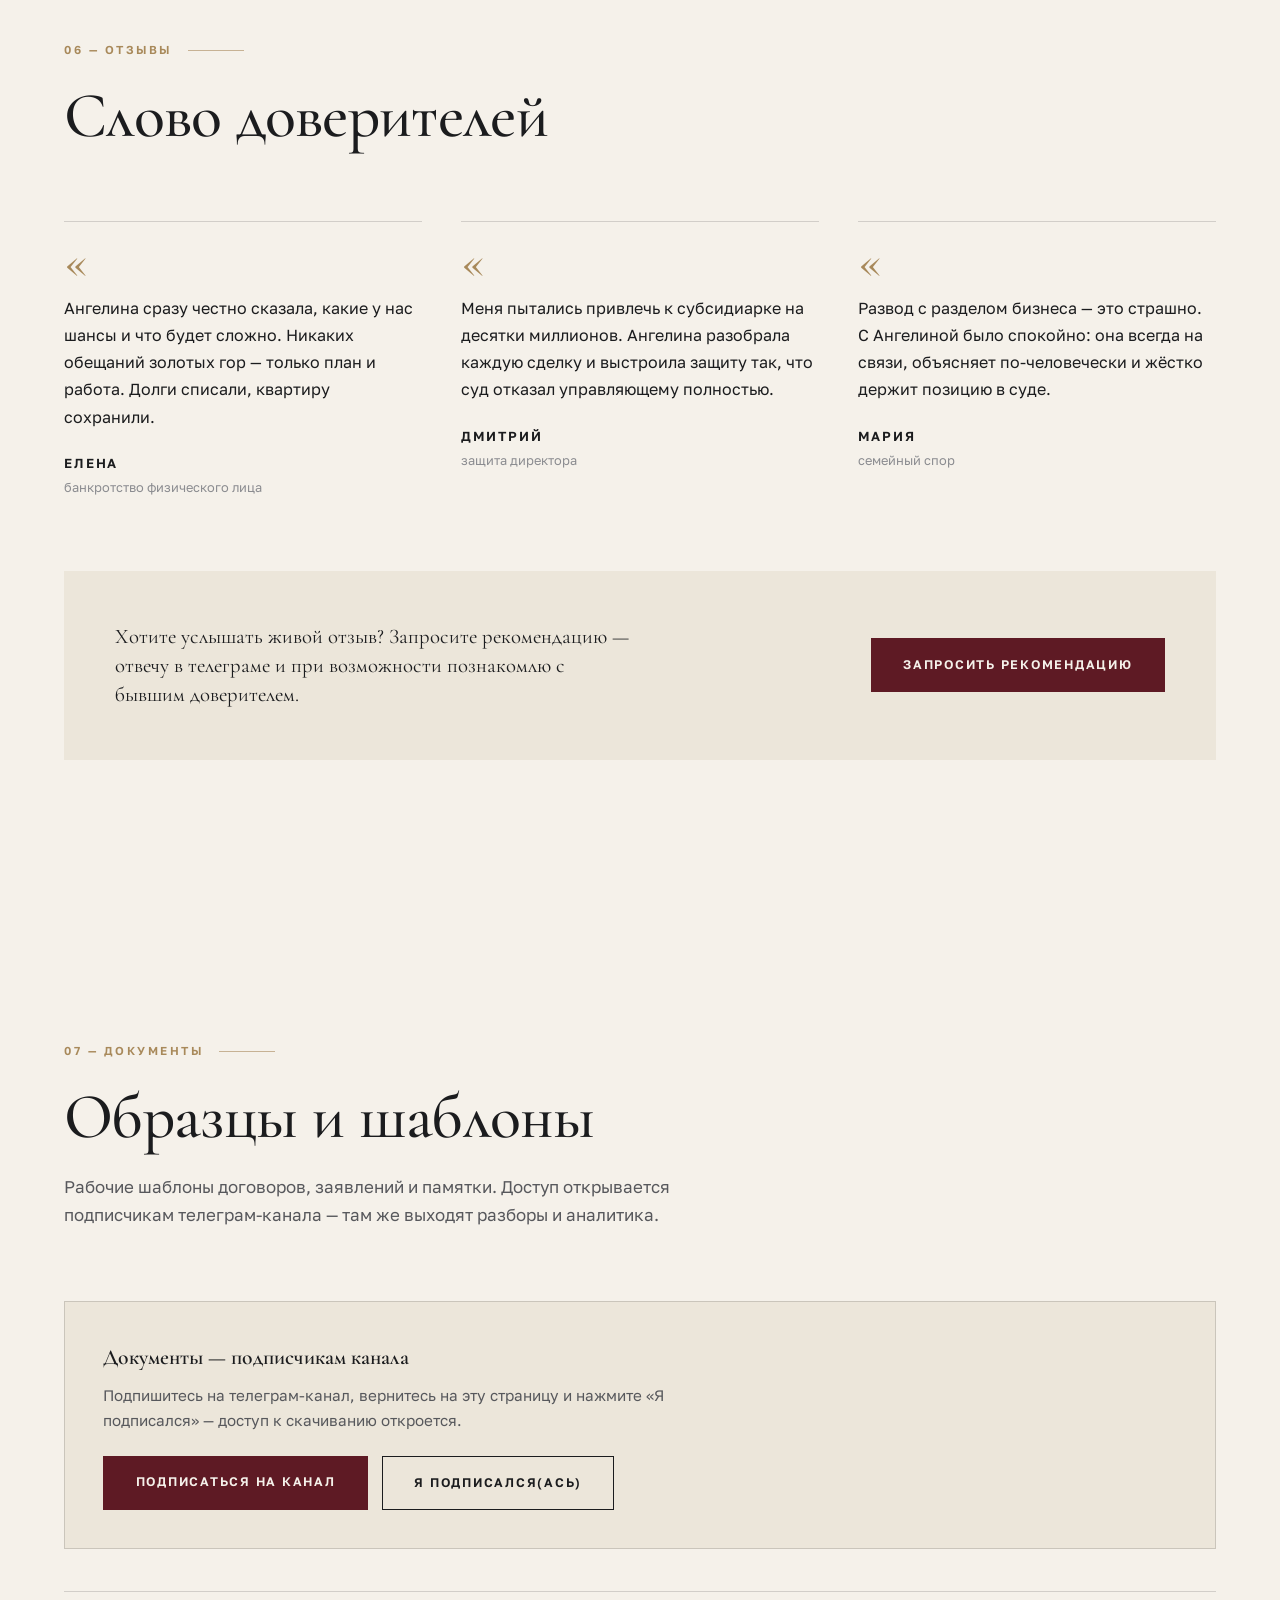
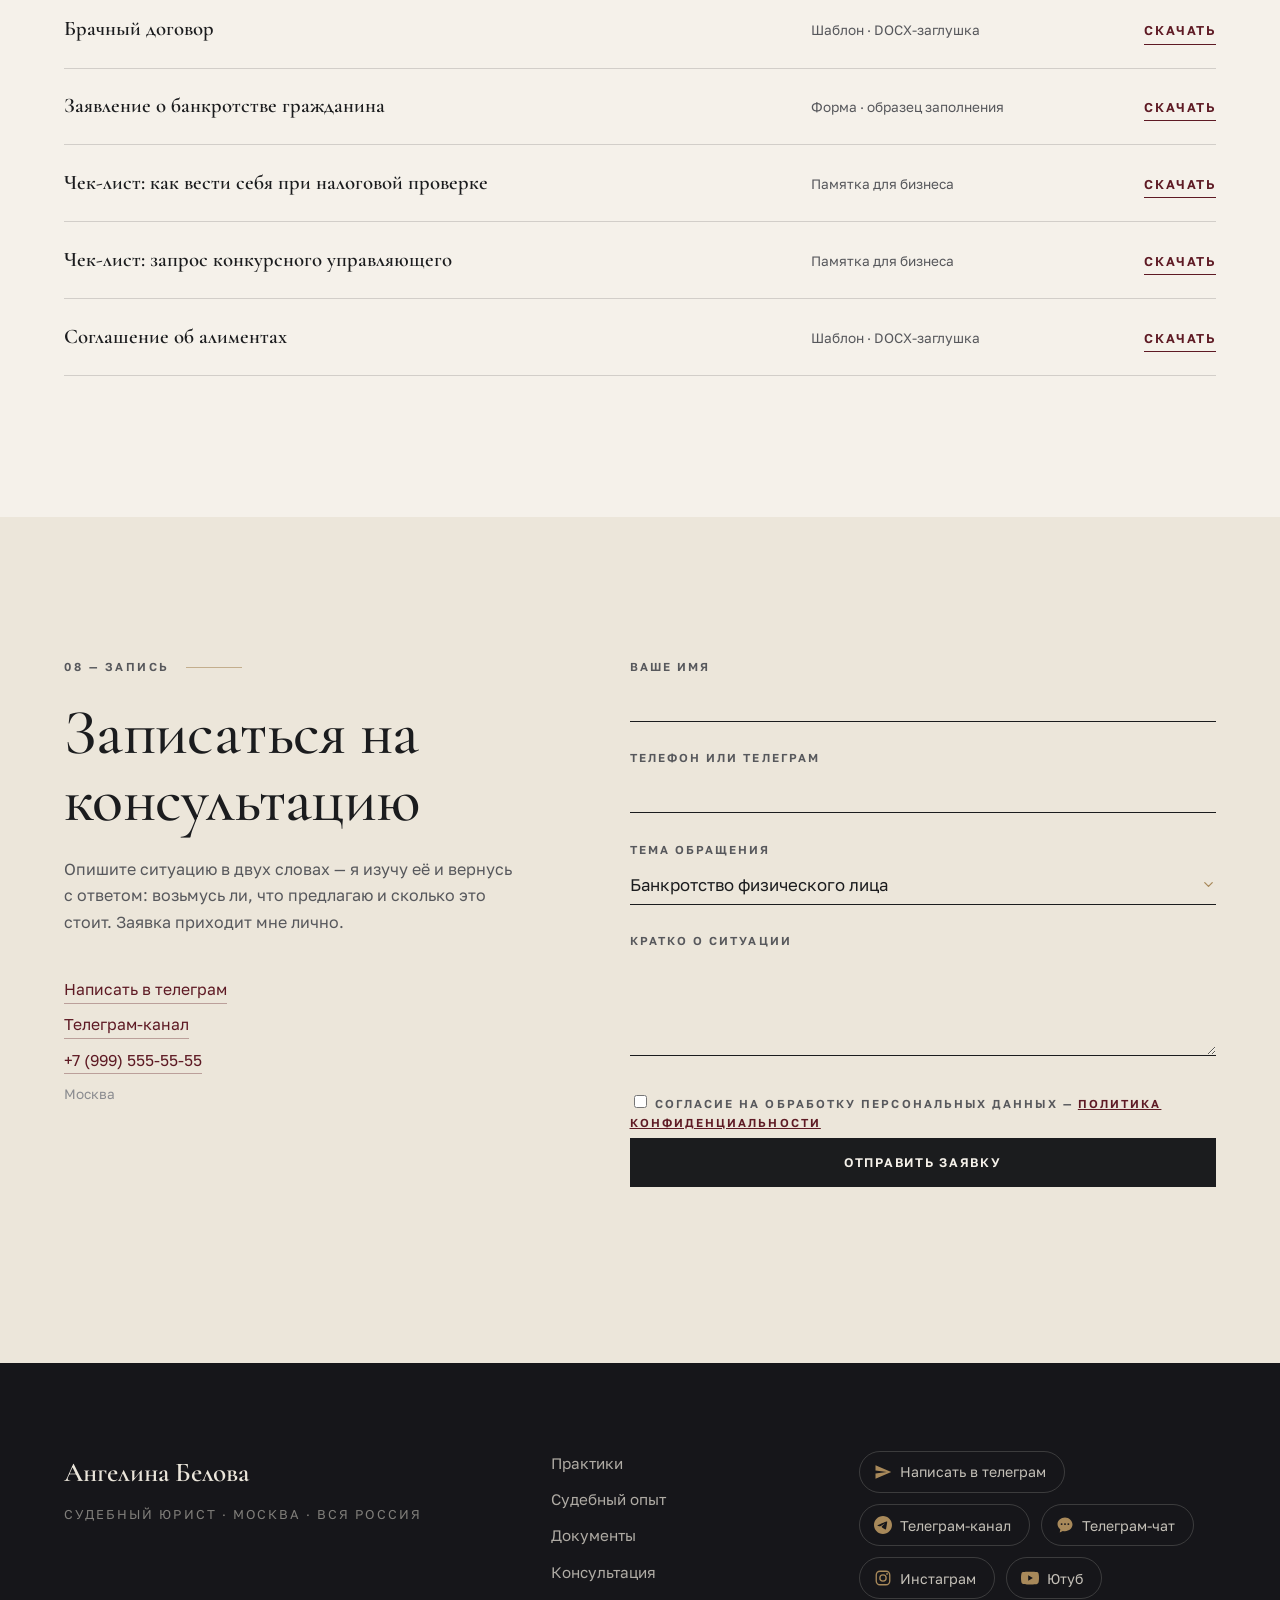
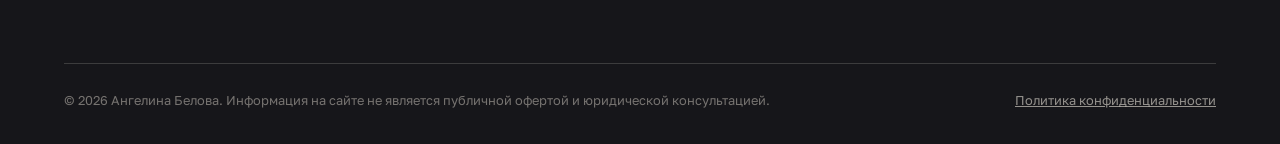
==== commit ef8c950f: "Redesign Lina site for lighter premium layout Co-Authored-By: Claude Fable 5 <noreply@anthropic.com>" ====
--- a/index.html
+++ b/index.html
@@ -130,12 +130,34 @@
 
     <!-- ===== 2. Практики ===== -->
     <section class="section practices" id="practices">
-      <div class="section-head">
-        <p class="section-no">01 — Практики</p>
-        <h2>Чем мы можем помочь</h2>
-        <p class="section-lead">К каждому делу подходим ответственно: изучаем документы, проверяем обстоятельства, оцениваем перспективы и возможные риски.</p>
-        <p class="section-lead">Не принимаем дело только ради оплаты юридических услуг. Если после анализа документов становится понятно, что правовых оснований для достижения поставленной цели нет либо предполагаемые расходы несоразмерны возможному результату, честно говорим об этом до начала работы.</p>
-        <p class="section-lead">Если позицию можно усилить, предлагаем возможные варианты действий и формируем стратегию с учётом конкретных обстоятельств дела.</p>
+      <div class="section-head practices-head">
+        <div class="practices-head-main">
+          <p class="section-no">01 — Практики</p>
+          <h2>Чем мы можем помочь</h2>
+          <p class="section-lead">К каждому делу подходим ответственно — от изучения документов до честного разговора о перспективах.</p>
+        </div>
+        <div class="approach">
+          <ol class="approach-cards">
+            <li>
+              <h3><span class="approach-no">01</span>Изучаем документы</h3>
+              <p>Начинаем с изучения документов и проверки обстоятельств дела.</p>
+            </li>
+            <li>
+              <h3><span class="approach-no">02</span>Оцениваем перспективы и риски</h3>
+              <p>Взвешиваем правовые основания и соразмерность расходов возможному результату.</p>
+            </li>
+            <li>
+              <h3><span class="approach-no">03</span>Честно говорим, если цель недостижима</h3>
+              <p>Не принимаем дело только ради оплаты. Если позицию можно усилить — предлагаем стратегию.</p>
+            </li>
+          </ol>
+          <details class="disclosure approach-more">
+            <summary><span class="disc-label">Подробнее о подходе</span><span class="disc-mark" aria-hidden="true">+</span></summary>
+            <p>К каждому делу подходим ответственно: изучаем документы, проверяем обстоятельства, оцениваем перспективы и возможные риски.</p>
+            <p>Не принимаем дело только ради оплаты юридических услуг. Если после анализа документов становится понятно, что правовых оснований для достижения поставленной цели нет либо предполагаемые расходы несоразмерны возможному результату, честно говорим об этом до начала работы.</p>
+            <p>Если позицию можно усилить, предлагаем возможные варианты действий и формируем стратегию с учётом конкретных обстоятельств дела.</p>
+          </details>
+        </div>
       </div>
       <div class="practice-groups" data-render="practices"></div>
     </section>
@@ -152,16 +174,17 @@
         <div class="demand-side">
           <p class="demand-list-title">Помогаем при получении:</p>
           <ul class="demand-list">
-            <li>требований налогового органа;</li>
-            <li>запросов в рамках камеральных и выездных налоговых проверок;</li>
-            <li>требований и запросов таможенного органа;</li>
-            <li>запросов при проведении камеральной или выездной таможенной проверки;</li>
-            <li>требований арбитражного или финансового управляющего;</li>
-            <li>запросов о передаче бухгалтерской, корпоративной и иной документации;</li>
-            <li>требований о предоставлении сведений о сделках, имуществе и движении денежных средств.</li>
+            <li>требований налогового органа</li>
+            <li>запросов в рамках камеральных и выездных налоговых проверок</li>
+            <li>требований и запросов таможенного органа</li>
+            <li>запросов при проведении камеральной или выездной таможенной проверки</li>
+            <li>требований арбитражного или финансового управляющего</li>
+            <li>запросов о передаче бухгалтерской, корпоративной и иной документации</li>
+            <li>требований о предоставлении сведений о сделках, имуществе и движении денежных средств</li>
           </ul>
+          <button class="demand-more" type="button" aria-expanded="false">Показать все случаи</button>
           <p class="demand-final">Анализируем запрос, определяем объём необходимой информации, формируем комплект документов и готовим юридически выверенный ответ.</p>
-          <a class="btn btn-wine" href="#consult">Получить консультацию</a>
+          <a class="btn btn-paper" href="#consult">Получить консультацию</a>
         </div>
       </div>
     </section>
@@ -178,7 +201,12 @@
         </figure>
         <div class="about-body">
           <p class="about-lead" data-bind="about.lead"></p>
-          <div class="about-paragraphs" data-render="about-paragraphs"></div>
+          <p class="about-tv" data-bind="about.tv"></p>
+          <div class="about-theses" data-render="about-theses"></div>
+          <details class="disclosure about-more">
+            <summary><span class="disc-label">Подробнее о команде и подходе</span><span class="disc-mark" aria-hidden="true">+</span></summary>
+            <div class="about-paragraphs" data-render="about-paragraphs"></div>
+          </details>
           <blockquote class="about-quote" data-bind="about.quote"></blockquote>
         </div>
       </div>
@@ -189,8 +217,11 @@
     <section class="section timely" aria-label="Почему важно обращаться вовремя">
       <div class="timely-inner">
         <p class="timely-lead">К юристу, как и к врачу, лучше обращаться при появлении первых симптомов проблемы, а не тогда, когда последствия уже стали необратимыми.</p>
-        <p>Чем раньше специалист узнает обо всех обстоятельствах и документах, тем больше возможностей сохранить имущество, собрать доказательства, предупредить нарушения и выстроить сильную правовую позицию.</p>
-        <p>От юриста нельзя скрывать неудобные факты. Именно они чаще всего определяют риски дела и влияют на выбор стратегии.</p>
+        <details class="disclosure timely-more">
+          <summary><span class="disc-label">Почему это важно</span><span class="disc-mark" aria-hidden="true">+</span></summary>
+          <p>Чем раньше специалист узнает обо всех обстоятельствах и документах, тем больше возможностей сохранить имущество, собрать доказательства, предупредить нарушения и выстроить сильную правовую позицию.</p>
+          <p>От юриста нельзя скрывать неудобные факты. Именно они чаще всего определяют риски дела и влияют на выбор стратегии.</p>
+        </details>
       </div>
     </section>
 
@@ -212,10 +243,9 @@
         <p class="section-no">04 — Судебный опыт</p>
         <h2>Дела, а не обещания</h2>
         <p class="section-lead">Примеры судебных дел и результаты нашей работы.</p>
-        <p class="section-lead">Мы не разглашаем сведения о судебных процессах, документы и материалы дела без согласия доверителя. Персональные данные и отдельные обстоятельства могут быть изменены для сохранения конфиденциальности и коммерческой тайны.</p>
-        <p class="section-lead">Полная информация о деле публикуется только с предварительного согласия доверителя.</p>
       </div>
       <div class="cases-list" data-render="cases"></div>
+      <p class="cases-note">Мы не разглашаем сведения о судебных процессах, документы и материалы дела без согласия доверителя. Персональные данные и отдельные обстоятельства могут быть изменены для сохранения конфиденциальности и коммерческой тайны. Полная информация о деле публикуется только с предварительного согласия доверителя.</p>
     </section>
 
     <!-- ===== Фотополоса с цитатой ===== -->
--- a/css/style.css
+++ b/css/style.css
@@ -110,7 +110,7 @@
 /* ---------- Секции ---------- */
 
 .section {
-  padding: clamp(72px, 10vw, 140px) var(--gutter);
+  padding: clamp(84px, 11vw, 160px) var(--gutter);
   max-width: var(--maxw);
   margin: 0 auto;
 }
@@ -122,11 +122,12 @@
 .btn {
   display: inline-block;
   font-family: var(--sans);
-  font-size: .92rem;
-  font-weight: 500;
-  letter-spacing: .04em;
+  font-size: .78rem;
+  font-weight: 600;
+  letter-spacing: .14em;
+  text-transform: uppercase;
   text-decoration: none;
-  padding: 1.05em 2.2em;
+  padding: 1.25em 2.5em;
   border: 1px solid var(--ink);
   cursor: pointer;
   transition: background .35s ease, color .35s ease, border-color .35s ease;
@@ -140,6 +141,49 @@
 
 .btn-wine { background: var(--wine); border-color: var(--wine); color: var(--paper); }
 .btn-wine:hover { background: var(--wine-dark); border-color: var(--wine-dark); }
+
+.btn-paper { background: var(--paper); border-color: var(--paper); color: var(--ink); }
+.btn-paper:hover { background: var(--gold); border-color: var(--gold); color: var(--ink); }
+
+/* ---------- Раскрытия «второго уровня» (details) ---------- */
+
+.disclosure { margin-top: 1.8rem; }
+
+.disclosure summary {
+  list-style: none;
+  cursor: pointer;
+  display: inline-flex;
+  align-items: center;
+  gap: .7rem;
+  font-size: .74rem;
+  font-weight: 600;
+  letter-spacing: .18em;
+  text-transform: uppercase;
+  color: var(--wine);
+  transition: color .3s ease;
+}
+
+.disclosure summary::-webkit-details-marker { display: none; }
+
+.disclosure summary:hover { color: var(--wine-dark); }
+
+.disclosure .disc-mark {
+  font-family: var(--serif);
+  font-weight: 400;
+  font-size: 1.35rem;
+  line-height: .8;
+  color: var(--gold);
+  transition: transform .35s ease;
+}
+
+.disclosure[open] .disc-mark { transform: rotate(45deg); }
+
+.disclosure p {
+  margin: 1.1rem 0 0;
+  font-size: .95rem;
+  color: var(--ink-60);
+  max-width: 60ch;
+}
 
 /* ---------- Шапка ---------- */
 
@@ -308,14 +352,23 @@
 }
 
 .hero-sub {
-  max-width: 50ch;
-  font-size: 1.08rem;
-  color: var(--ink-60);
-  margin: 2.4rem 0 0;
+  max-width: 44ch;
+  font-size: 1.06rem;
+  color: var(--ink-60);
+  margin: 2.6rem 0 0;
   animation: rise .9s .38s cubic-bezier(.2, .7, .2, 1) both;
 }
 
-.hero-sub + .hero-sub { margin-top: 1.1rem; }
+/* Второй абзац — визуально легче первого */
+.hero-sub + .hero-sub {
+  margin-top: 1.4rem;
+  font-size: .95rem;
+}
+
+.hero-accent {
+  font-weight: 500;
+  color: var(--ink);
+}
 
 .hero-actions {
   position: relative;
@@ -419,142 +472,292 @@
   to   { transform: translateX(-50%); }
 }
 
-/* ---------- Практики: тематические блоки с подразделами ---------- */
-
-.practice-groups { border-top: 1px solid var(--line); }
-
-.practice-group {
+/* ---------- Вводный блок «Чем мы можем помочь» ---------- */
+
+.practices-head {
   display: grid;
-  grid-template-columns: minmax(0, 4fr) minmax(0, 8fr);
-  gap: clamp(1.6rem, 4vw, 4rem);
-  padding: clamp(2.2rem, 4vw, 3.6rem) 0;
-  border-bottom: 1px solid var(--line);
-}
-
-.practice-no {
+  grid-template-columns: minmax(0, 5fr) minmax(0, 6fr);
+  gap: clamp(2.4rem, 6vw, 6rem);
+  align-items: start;
+}
+
+.approach { padding-top: .6rem; }
+
+.approach-cards {
+  list-style: none;
+  margin: 0;
+  padding: 0;
+  display: grid;
+  gap: 1.3rem;
+}
+
+.approach-cards li {
+  border-top: 1px solid var(--line);
+  padding-top: 1.1rem;
+}
+
+.approach-cards h3 {
+  display: flex;
+  align-items: baseline;
+  gap: .9rem;
+  font-family: var(--serif);
+  font-weight: 600;
+  font-size: 1.3rem;
+  line-height: 1.2;
+}
+
+.approach-no {
   font-family: var(--serif);
   font-style: italic;
-  font-size: 1rem;
+  font-weight: 400;
+  font-size: .85rem;
   color: var(--gold);
-  display: block;
-  margin-bottom: 1.2rem;
-}
-
-.practice-group-head h3 {
-  font-family: var(--serif);
-  font-weight: 600;
-  font-size: clamp(1.8rem, 3vw, 2.6rem);
-  line-height: 1.1;
-}
-
-.practice-intro {
-  margin: 1rem 0 0;
-  color: var(--ink-60);
-  max-width: 42ch;
-}
-
-.practice-subs {
+}
+
+.approach-cards p {
+  margin: .5rem 0 0;
+  font-size: .93rem;
+  color: var(--ink-60);
+  max-width: 52ch;
+}
+
+/* ---------- Практики: вкладки (desktop) / аккордеоны (mobile) ---------- */
+
+.practices-shell {
   display: grid;
-  grid-template-columns: repeat(2, 1fr);
-  gap: 0 clamp(1.6rem, 3vw, 3rem);
-  align-content: start;
-}
-
-.practice-sub {
+  grid-template-columns: minmax(0, 4fr) minmax(0, 7fr);
+  gap: clamp(2.4rem, 6vw, 6.5rem);
   border-top: 1px solid var(--line);
-  padding: 1.1rem 0 1.2rem;
-}
-
-.practice-sub summary {
-  list-style: none;
-  display: flex;
-  justify-content: space-between;
+  padding-top: clamp(2.2rem, 4vw, 3.6rem);
+}
+
+.practice-tabs {
+  display: flex;
+  flex-direction: column;
+  position: sticky;
+  top: 100px;
+  align-self: start;
+}
+
+.practice-tab {
+  display: flex;
   align-items: baseline;
   gap: 1rem;
-}
-
-.practice-sub summary::-webkit-details-marker { display: none; }
-
-.practice-sub h4 {
-  font-family: var(--serif);
-  font-weight: 600;
-  font-size: 1.25rem;
-  line-height: 1.2;
-  margin: 0;
+  background: none;
+  border: none;
+  border-bottom: 1px solid var(--line);
+  padding: 1.2rem .2rem;
+  text-align: left;
+  cursor: pointer;
+  font-family: var(--serif);
+  font-weight: 500;
+  font-size: clamp(1.35rem, 1.8vw, 1.7rem);
+  line-height: 1.15;
+  color: var(--ink-60);
   transition: color .3s ease;
 }
 
-.practice-sub p {
-  margin: .55rem 0 0;
-  font-size: .92rem;
-  color: var(--ink-60);
-  max-width: 52ch;
-}
-
-.practice-points {
-  margin: .7rem 0 0;
+.practice-no {
+  font-family: var(--serif);
+  font-style: italic;
+  font-weight: 400;
+  font-size: .85rem;
+  color: var(--gold);
+  flex-shrink: 0;
+}
+
+.practice-tab-arrow {
+  margin-left: auto;
+  font-family: var(--serif);
+  font-size: 1.1rem;
+  color: var(--gold);
+  opacity: 0;
+  transform: translateX(-8px);
+  transition: opacity .35s ease, transform .35s ease;
+}
+
+.practice-tab:hover { color: var(--ink); }
+
+.practice-tab.active { color: var(--ink); font-weight: 600; }
+
+.practice-tab.active .practice-tab-arrow { opacity: 1; transform: none; }
+
+.practice-panel { display: none; }
+
+.practice-panel.active {
+  display: block;
+  animation: rise .55s cubic-bezier(.2, .7, .2, 1) both;
+}
+
+.practice-panel-toggle { display: none; }
+
+.practice-title {
+  font-family: var(--serif);
+  font-weight: 600;
+  font-size: clamp(1.9rem, 3vw, 2.8rem);
+  line-height: 1.08;
+}
+
+.practice-intro {
+  margin: 1.2rem 0 0;
+  color: var(--ink-60);
+  max-width: 50ch;
+}
+
+/* Первый уровень: ключевые направления с золотыми точками */
+.practice-keys {
+  list-style: none;
+  margin: 1.9rem 0 0;
   padding: 0;
-  list-style: none;
-  font-size: .92rem;
-  color: var(--ink-60);
-}
-
-.practice-points li {
+}
+
+.practice-keys li {
   position: relative;
-  padding-left: 1em;
-}
-
-.practice-points li + li { margin-top: .35rem; }
-
-.practice-points li::before {
-  content: "—";
+  padding: .55em 0 .55em 1.5em;
+  font-size: 1.02rem;
+  line-height: 1.55;
+  color: var(--ink);
+}
+
+.practice-keys li::before {
+  content: "";
   position: absolute;
   left: 0;
-  color: var(--gold);
-}
-
-.practice-outro {
-  grid-column: 1 / -1;
-  margin: 1.2rem 0 0;
-  font-family: var(--serif);
-  font-size: 1.15rem;
-  font-style: italic;
-  color: var(--wine);
-  max-width: 58ch;
-}
+  top: 1.15em;
+  width: 5px;
+  height: 5px;
+  border-radius: 50%;
+  background: var(--gold);
+}
+
+/* Кнопка «Раскрыть все направления» */
+.practice-expand {
+  display: inline-flex;
+  align-items: center;
+  gap: .8rem;
+  margin-top: 2.1rem;
+  background: none;
+  border: 1px solid var(--line);
+  padding: .95em 1.8em;
+  cursor: pointer;
+  font-family: var(--sans);
+  font-size: .74rem;
+  font-weight: 600;
+  letter-spacing: .16em;
+  text-transform: uppercase;
+  color: var(--ink);
+  transition: border-color .3s ease, color .3s ease;
+}
+
+.practice-expand:hover { border-color: var(--wine); color: var(--wine); }
 
 .practice-mark {
-  display: none;
   font-family: var(--serif);
   font-weight: 400;
-  font-size: 1.5em;
+  font-size: 1.35em;
   line-height: .8;
   color: var(--gold);
   flex-shrink: 0;
   transition: transform .35s ease;
 }
 
+.practice-expand.open .practice-mark,
 .practice-sub[open] .practice-mark { transform: rotate(45deg); }
 
-/* На десктопе подразделы всегда раскрыты — клики по заголовкам отключены */
-@media (min-width: 641px) {
-  .practice-sub summary { pointer-events: none; }
-}
-
-/* ---------- Конверсионный блок: требования и запросы ---------- */
+/* Второй уровень: подробные направления */
+.practice-detail { margin-top: 1.8rem; }
+
+.practice-detail[hidden] { display: none; }
+
+.practice-sub { border-top: 1px solid var(--line); }
+
+.practice-sub summary {
+  list-style: none;
+  cursor: pointer;
+  display: flex;
+  justify-content: space-between;
+  align-items: baseline;
+  gap: 1rem;
+  padding: 1.05rem 0;
+}
+
+.practice-sub summary::-webkit-details-marker { display: none; }
+
+.practice-sub-title {
+  font-family: var(--serif);
+  font-weight: 600;
+  font-size: 1.2rem;
+  line-height: 1.25;
+  transition: color .3s ease;
+}
+
+.practice-sub summary:hover .practice-sub-title { color: var(--wine); }
+
+.practice-sub > p {
+  margin: 0 0 1.2rem;
+  font-size: .95rem;
+  color: var(--ink-60);
+  max-width: 54ch;
+}
+
+.practice-points {
+  list-style: none;
+  margin: 0 0 1.3rem;
+  padding: 0;
+  font-size: .95rem;
+  color: var(--ink-60);
+}
+
+.practice-points li {
+  position: relative;
+  padding: .3em 0 .3em 1.4em;
+  line-height: 1.6;
+}
+
+.practice-points li::before {
+  content: "";
+  position: absolute;
+  left: 0;
+  top: 1em;
+  width: 4px;
+  height: 4px;
+  border-radius: 50%;
+  background: var(--gold);
+}
+
+/* Для практик с одним разделом второй уровень — плоский список */
+.practice-detail > .practice-points {
+  border-top: 1px solid var(--line);
+  padding-top: 1.2rem;
+}
+
+.practice-outro {
+  margin: 1.5rem 0 0;
+  font-family: var(--serif);
+  font-size: 1.1rem;
+  font-style: italic;
+  color: var(--wine);
+  max-width: 56ch;
+}
+
+/* ---------- Конверсионный блок: требования и запросы (тёмный callout) ---------- */
 
 .demand {
   max-width: none;
-  background: var(--paper-2);
+  background: var(--dark);
+  color: var(--paper-on-dark);
+  border-top: 1px solid rgba(168, 137, 90, .35);
 }
 
 .demand-grid {
   max-width: calc(var(--maxw) - 2 * var(--gutter));
   margin: 0 auto;
   display: grid;
-  grid-template-columns: minmax(0, 5fr) minmax(0, 6fr);
+  grid-template-columns: minmax(0, 6fr) minmax(0, 5fr);
   gap: clamp(2.4rem, 5vw, 5.5rem);
 }
+
+.demand .section-no { color: var(--gold); }
 
 .demand-info h2 { margin-bottom: 1.6rem; }
 
@@ -562,16 +765,16 @@
   font-family: var(--serif);
   font-style: italic;
   font-weight: 500;
-  font-size: clamp(1.35rem, 2.2vw, 1.8rem);
+  font-size: clamp(1.4rem, 2.4vw, 2rem);
   line-height: 1.3;
-  color: var(--wine);
+  color: var(--gold);
   margin: 0 0 1.2rem;
 }
 
 .demand-text {
   margin: 0;
-  color: var(--ink-60);
-  max-width: 52ch;
+  color: rgba(234, 229, 218, .64);
+  max-width: 48ch;
 }
 
 .demand-list-title {
@@ -579,40 +782,57 @@
   font-weight: 600;
   letter-spacing: .2em;
   text-transform: uppercase;
-  color: var(--ink-40);
+  color: rgba(234, 229, 218, .45);
   margin: 0 0 1.1rem;
 }
 
+/* Случаи — компактные chips, по умолчанию видны первые четыре */
 .demand-list {
   list-style: none;
-  margin: 0 0 1.6rem;
+  margin: 0 0 1.3rem;
   padding: 0;
+  display: flex;
+  flex-wrap: wrap;
+  gap: .6rem;
 }
 
 .demand-list li {
-  position: relative;
-  padding: .5em 0 .5em 1.5em;
-  border-bottom: 1px solid var(--line);
-  color: var(--ink-60);
-  font-size: .95rem;
-}
-
-.demand-list li::before {
-  content: "";
-  position: absolute;
-  left: 0;
-  top: 1.15em;
-  width: 7px;
-  height: 7px;
-  background: var(--wine);
-}
+  border: 1px solid var(--line-on-dark);
+  border-radius: 999px;
+  padding: .5em 1.2em;
+  font-size: .88rem;
+  line-height: 1.5;
+  color: rgba(234, 229, 218, .8);
+}
+
+.demand-list li:nth-child(n+5) { display: none; }
+
+.demand-list.expanded li:nth-child(n+5) { display: block; }
+
+.demand-more {
+  background: none;
+  border: none;
+  padding: 0 0 2px;
+  margin: 0 0 2rem;
+  cursor: pointer;
+  font-family: var(--sans);
+  font-size: .74rem;
+  font-weight: 600;
+  letter-spacing: .18em;
+  text-transform: uppercase;
+  color: var(--gold);
+  border-bottom: 1px solid rgba(168, 137, 90, .4);
+  transition: color .3s ease, border-color .3s ease;
+}
+
+.demand-more:hover { color: var(--paper-on-dark); border-color: var(--paper-on-dark); }
 
 .demand-final {
-  margin: 0 0 1.8rem;
+  margin: 0 0 2rem;
   font-family: var(--serif);
   font-size: 1.2rem;
   line-height: 1.4;
-  color: var(--ink);
+  color: var(--paper-on-dark);
   max-width: 50ch;
 }
 
@@ -642,25 +862,59 @@
   font-size: clamp(1.5rem, 2.6vw, 2.1rem);
   font-weight: 500;
   line-height: 1.3;
-  margin: 0 0 2rem;
+  margin: 0 0 1.6rem;
+}
+
+/* Строка-регалия: Первый канал */
+.about-tv {
+  position: relative;
+  margin: 0 0 2.4rem;
+  padding-left: 1.5em;
+  font-size: .95rem;
+  color: var(--ink-60);
+}
+
+.about-tv::before {
+  content: "";
+  position: absolute;
+  left: 0;
+  top: .62em;
+  width: 5px;
+  height: 5px;
+  border-radius: 50%;
+  background: var(--gold);
+}
+
+/* Четыре тезисные карточки */
+.about-theses {
+  display: grid;
+  grid-template-columns: repeat(2, 1fr);
+  gap: 1.6rem 2.2rem;
+}
+
+.about-thesis {
+  border-top: 1px solid var(--line);
+  padding-top: 1rem;
+}
+
+.about-thesis h3 {
+  font-family: var(--serif);
+  font-weight: 600;
+  font-size: 1.18rem;
+  line-height: 1.25;
+}
+
+.about-thesis p {
+  margin: .5rem 0 0;
+  font-size: .9rem;
+  color: var(--ink-60);
 }
 
 .about-paragraphs p {
-  margin: 0 0 1.3em;
-  color: var(--ink-60);
-  font-size: 1.02rem;
+  margin: 1.1rem 0 0;
+  color: var(--ink-60);
+  font-size: .98rem;
   max-width: 62ch;
-}
-
-/* Буквица в первом абзаце */
-.about-paragraphs p:first-child::first-letter {
-  font-family: var(--serif);
-  font-size: 3.4em;
-  line-height: .8;
-  float: left;
-  padding: .08em .14em 0 0;
-  color: var(--wine);
-  font-weight: 500;
 }
 
 .about-quote {
@@ -707,6 +961,48 @@
   max-width: 34ch;
 }
 
+/* Полная подпись цифры — по клику или наведению */
+.fact-more { cursor: pointer; }
+
+.fact-more:focus-visible {
+  outline: 1px solid var(--gold);
+  outline-offset: 6px;
+}
+
+.fact-more dt::after {
+  content: "+";
+  font-family: var(--serif);
+  font-weight: 400;
+  font-size: .65em;
+  color: var(--gold);
+  margin-left: .4em;
+  vertical-align: .25em;
+}
+
+.fact-full {
+  max-height: 0;
+  opacity: 0;
+  overflow: hidden;
+  margin: 0;
+  font-size: .8rem;
+  color: var(--ink-40);
+  transition: max-height .45s ease, opacity .4s ease, margin .4s ease;
+}
+
+.fact.open .fact-full {
+  max-height: 10em;
+  opacity: 1;
+  margin-top: .5em;
+}
+
+@media (hover: hover) {
+  .fact-more:hover .fact-full {
+    max-height: 10em;
+    opacity: 1;
+    margin-top: .5em;
+  }
+}
+
 /* ---------- Акцент: своевременное обращение ---------- */
 
 .timely { padding-top: 0; }
@@ -891,6 +1187,52 @@
   color: var(--wine);
 }
 
+/* Мелкое примечание о конфиденциальности под списком дел */
+.cases-note {
+  margin: 1.8rem 0 0;
+  font-size: .8rem;
+  line-height: 1.6;
+  color: var(--ink-40);
+  max-width: 72ch;
+}
+
+/* ---------- Кнопки «Показать ещё» и скрытые карточки ---------- */
+
+.row-hidden { display: none; }
+
+.show-more-wrap {
+  max-width: calc(var(--maxw) - 2 * var(--gutter));
+  margin: clamp(2rem, 4vw, 3rem) auto 0;
+  display: flex;
+  justify-content: center;
+}
+
+.show-more {
+  display: inline-flex;
+  align-items: center;
+  gap: .8rem;
+  background: none;
+  border: 1px solid var(--line);
+  padding: .95em 2em;
+  cursor: pointer;
+  font-family: var(--sans);
+  font-size: .74rem;
+  font-weight: 600;
+  letter-spacing: .16em;
+  text-transform: uppercase;
+  color: var(--ink);
+  transition: border-color .3s ease, color .3s ease;
+}
+
+.show-more:hover { border-color: var(--wine); color: var(--wine); }
+
+.media .show-more {
+  color: var(--paper-on-dark);
+  border-color: var(--line-on-dark);
+}
+
+.media .show-more:hover { color: var(--gold); border-color: var(--gold); }
+
 /* ---------- Фотополоса ---------- */
 
 .interlude {
@@ -933,7 +1275,7 @@
 
 .interlude-quote p {
   margin: 0;
-  max-width: 34ch;
+  max-width: 44ch;
   font-family: var(--serif);
   font-style: italic;
   font-weight: 500;
@@ -1700,33 +2042,84 @@
 
   .hero { padding-top: 104px; }
   .hero-grid { grid-template-columns: 1fr; align-items: start; }
-  .hero-photo img { height: clamp(380px, 58vw, 520px); object-position: 50% 12%; }
+  .hero-photo img { height: clamp(230px, 52vw, 400px); object-position: 50% 12%; }
   .hero-photo figcaption { display: none; }
 
-  .practice-group { grid-template-columns: 1fr; gap: 1.4rem; }
+  /* Вводный блок практик — в одну колонку */
+  .practices-head { grid-template-columns: 1fr; }
+  .approach { padding-top: 0; }
+
+  /* Практики: вместо вкладок — аккордеоны, закрытые по умолчанию */
+  .practices-shell {
+    grid-template-columns: 1fr;
+    gap: 0;
+    border-top: none;
+    padding-top: 0;
+  }
+
+  .practice-tabs { display: none; }
+
+  .practice-panel {
+    display: block;
+    border-bottom: 1px solid var(--line);
+  }
+
+  .practice-panel:first-child { border-top: 1px solid var(--line); }
+
+  .practice-panel-toggle {
+    display: flex;
+    width: 100%;
+    align-items: baseline;
+    gap: 1rem;
+    background: none;
+    border: none;
+    padding: 1.25rem 0;
+    text-align: left;
+    cursor: pointer;
+    font-family: var(--serif);
+    font-weight: 600;
+    font-size: 1.4rem;
+    line-height: 1.2;
+    color: var(--ink);
+  }
+
+  .practice-panel-toggle .practice-mark {
+    margin-left: auto;
+    font-size: 1.5rem;
+  }
+
+  .practice-panel.open .practice-panel-toggle .practice-mark { transform: rotate(45deg); }
+
+  .practice-panel-body { display: none; padding-bottom: 1.8rem; }
+
+  .practice-panel.open .practice-panel-body { display: block; }
+
+  /* Название уже есть в заголовке аккордеона */
+  .practice-title { display: none; }
+
+  .practice-intro { margin-top: .2rem; }
 
   .about-grid { grid-template-columns: 1fr; }
   .about-photo { position: static; max-width: 420px; }
 
   .reviews-grid { grid-template-columns: 1fr; max-width: 620px; }
 
-  .demand-grid { grid-template-columns: 1fr; }
-
-  .consult-grid { grid-template-columns: 1fr; }
-
   .footer-grid { grid-template-columns: 1fr 1fr; }
   .footer-brand { grid-column: 1 / -1; }
 }
 
+@media (max-width: 1100px) {
+  .reviews-grid { grid-template-columns: 1fr; max-width: 720px; }
+
+  .demand-grid { grid-template-columns: 1fr; }
+
+  .consult-grid { grid-template-columns: 1fr; }
+}
+
 @media (max-width: 640px) {
   body { font-size: 15px; }
 
-  /* Подразделы практик — аккордеоны */
-  .practice-subs { grid-template-columns: 1fr; }
-  .practice-sub { padding: .9rem 0; }
-  .practice-sub summary { cursor: pointer; }
-  .practice-sub summary:hover h4 { color: var(--wine); }
-  .practice-mark { display: block; }
+  .about-theses { grid-template-columns: 1fr; }
 
   .brand-role { display: none; }
 
@@ -1741,4 +2134,7 @@
   .tg-float { height: 52px; min-width: 52px; padding: 0 14px; }
 
   .footer-grid { grid-template-columns: 1fr; gap: 2rem; }
-}
+
+  .interlude { height: clamp(280px, 52vh, 420px); }
+  .interlude-quote p { max-width: 38ch; }
+}
